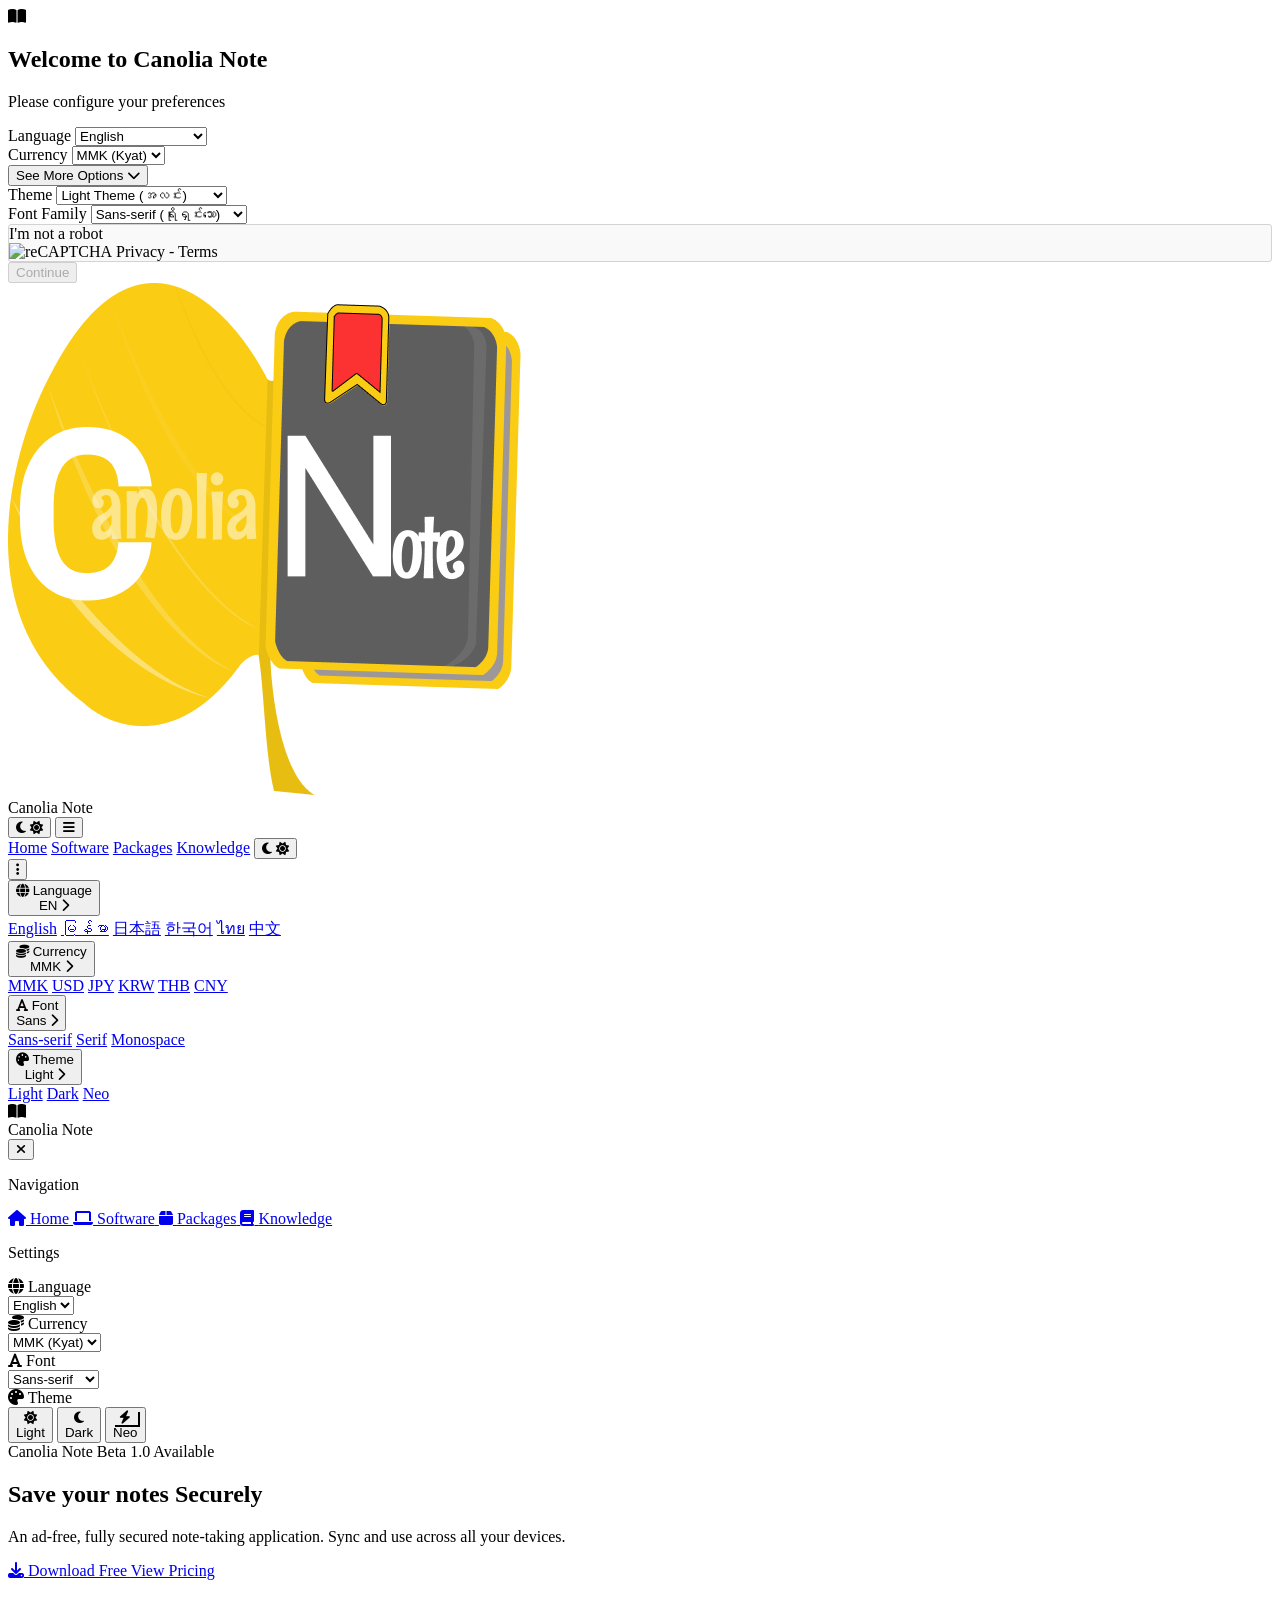
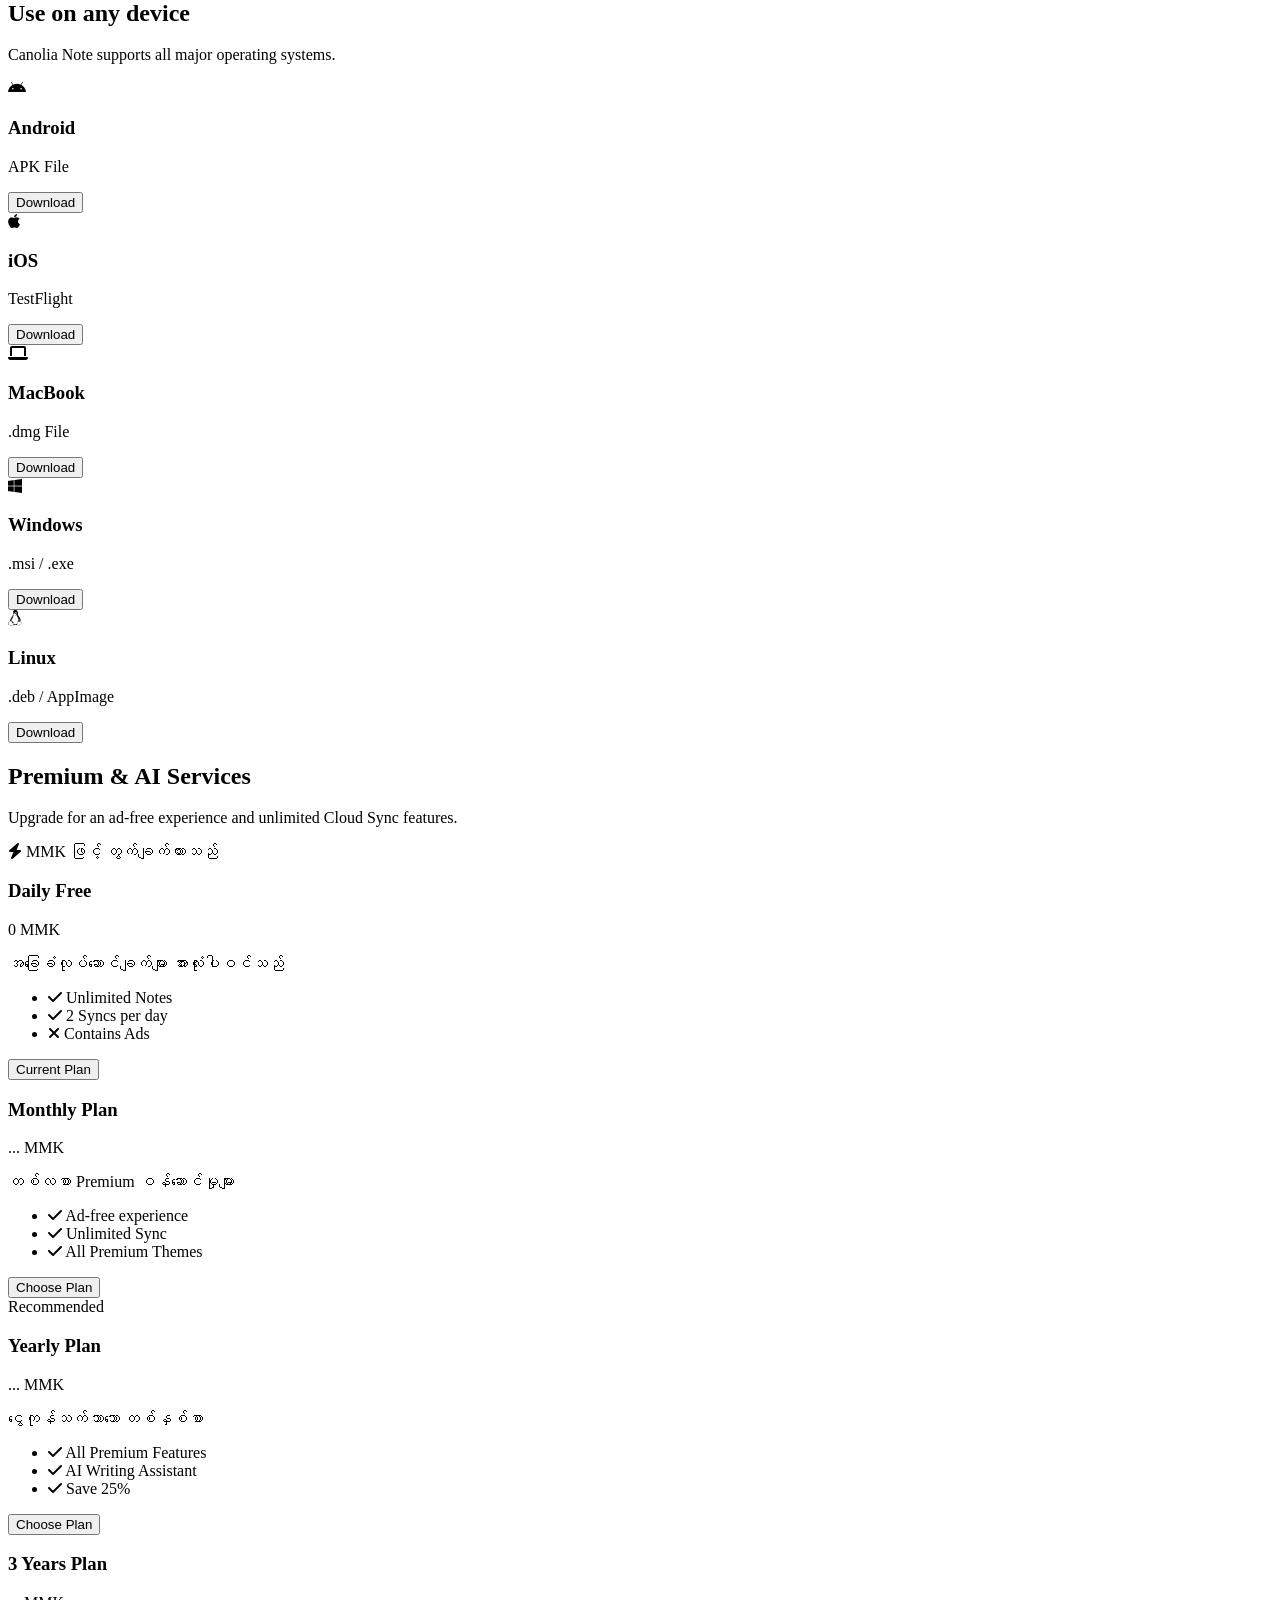
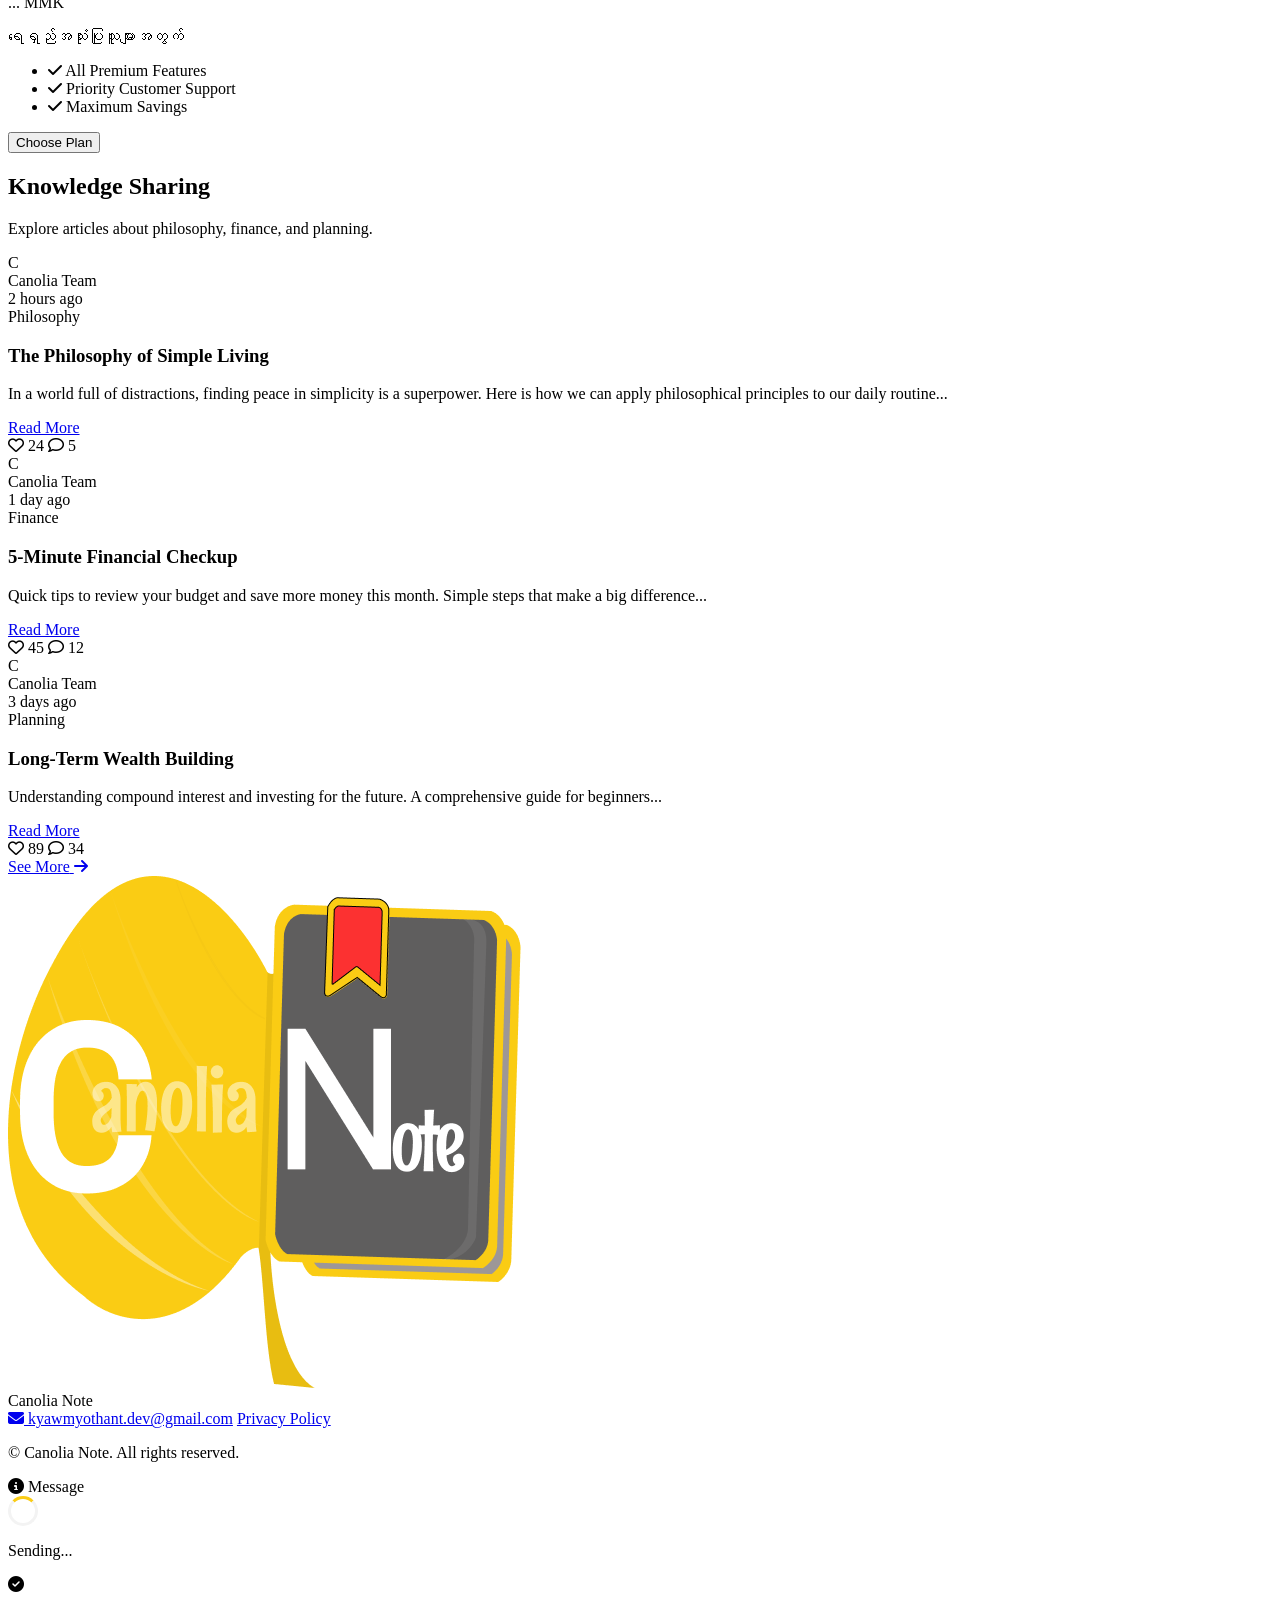
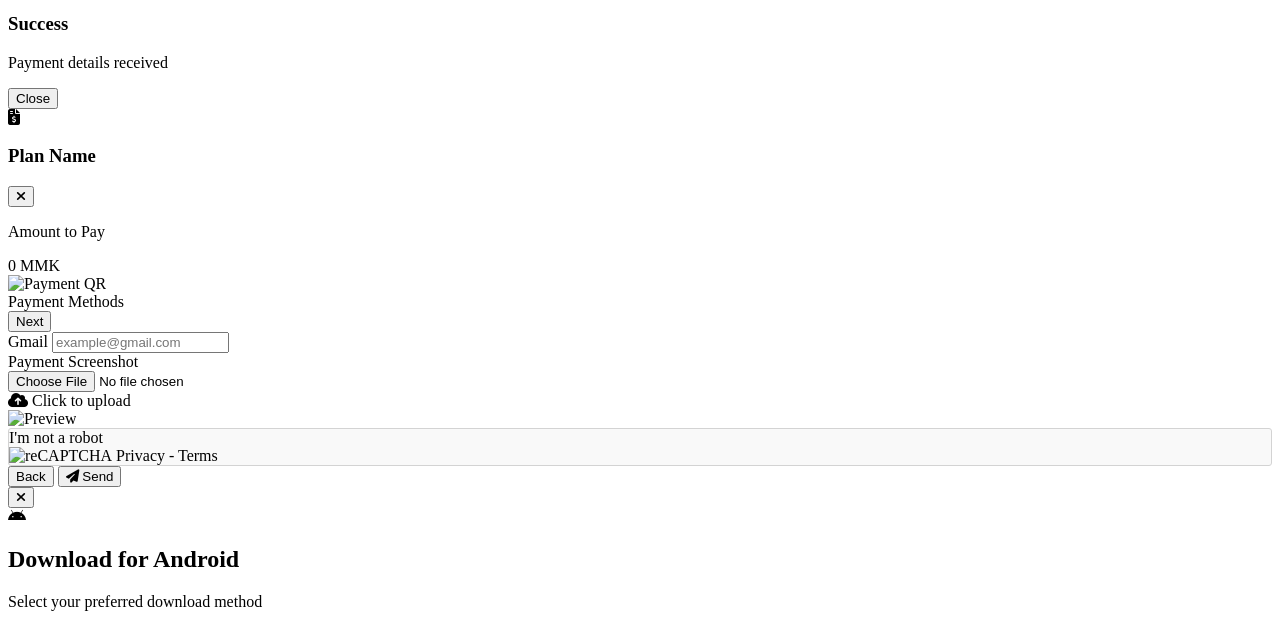
==== index.html @ 128c6852 "add knowledge sharing page" ====
<!DOCTYPE html>
<html lang="en">
<head>
    <meta charset="UTF-8">
    <meta name="viewport" content="width=device-width, initial-scale=1.0">
    <title>Canolia Note</title>
    
    <!-- Tailwind CSS -->
    <script src="https://cdn.tailwindcss.com"></script>
    <script>
        tailwind.config = {
            darkMode: 'class',
            theme: {
                extend: {
                    colors: {
                        primary: '#FACC15', // Tailwind Yellow 400
                        primaryDark: '#713F12',
                        darkBg: '#0F172A', // Slate 900
                        neoBg: '#A5F3FC'
                    },
                    fontFamily: {
                        sans: ['Padauk', 'system-ui', 'sans-serif'],
                        serif: ['"Myanmar Text"', 'serif'],
                        mono: ['Monospace']
                    }
                }
            }
        }
    </script>
    
    <!-- FontAwesome for Icons -->
    <link rel="stylesheet" href="https://cdnjs.cloudflare.com/ajax/libs/font-awesome/6.4.0/css/all.min.css">
    
    <!-- jQuery -->
    <script src="https://code.jquery.com/jquery-3.7.1.min.js"></script>

    <link rel="stylesheet" href="css/style.css">

    <!-- Pre-render: instantly hide welcome modal for returning visitors (prevents flash) -->
    <script>
        if (localStorage.getItem('canolia_visited')) {
            document.addEventListener('DOMContentLoaded', function() {
                var m = document.getElementById('welcomeModal');
                if (m) m.style.display = 'none';
            });
            // Inject style before paint
            var s = document.createElement('style');
            s.textContent = '#welcomeModal { display: none !important; }';
            document.head.appendChild(s);
        }
    </script>
</head>
<body class="bg-gray-50 text-gray-900 transition-colors duration-300 antialiased font-sans">

    <!-- ပထမဆုံးဝင်ဝင်ခြင်း ပေါ်လာမည့် Initial Setup Modal -->
    <div id="welcomeModal" class="fixed inset-0 z-50 flex items-center justify-center bg-black/60 backdrop-blur-sm">
        <div class="bg-white dark:bg-gray-800 rounded-2xl shadow-2xl p-6 w-[90%] max-w-md transform transition-all">
            <div class="text-center mb-6">
                <div class="w-16 h-16 bg-primary rounded-full flex items-center justify-center mx-auto mb-4 shadow-lg">
                    <i class="fa-solid fa-book-open text-primaryDark text-2xl"></i>
                </div>
                <h2 class="text-2xl font-bold dark:text-white" data-i18n="modal_welcome">Welcome to Canolia Note</h2>
                <p class="text-gray-500 dark:text-gray-400 text-sm mt-2" data-i18n="modal_desc">Please configure your preferences</p>
            </div>

            <div class="space-y-4">
                <!-- Language Selection -->
                <div>
                    <label class="block text-sm font-semibold mb-1 dark:text-gray-300" data-i18n="label_lang">Language</label>
                    <select id="modalLang" class="w-full border rounded-lg p-2.5 dark:bg-gray-700 dark:border-gray-600 dark:text-white outline-none focus:ring-2 focus:ring-primary">
                        <option value="en" selected>English</option>
                        <option value="mm">မြန်မာ (Myanmar)</option>
                        <option value="jp">日本語 (Japanese)</option>
                        <option value="kr">한국어 (Korean)</option>
                        <option value="th">ไทย (Thai)</option>
                        <option value="cn">中文 (Chinese)</option>
                    </select>
                </div>

                <!-- Currency Selection -->
                <div>
                    <label class="block text-sm font-semibold mb-1 dark:text-gray-300" data-i18n="label_currency">Currency</label>
                    <select id="modalCurrency" class="w-full border rounded-lg p-2.5 dark:bg-gray-700 dark:border-gray-600 dark:text-white outline-none focus:ring-2 focus:ring-primary">
                        <option value="USD">USD ($)</option>
                        <option value="MMK" selected>MMK (Kyat)</option>
                        <option value="JPY">JPY (¥)</option>
                        <option value="KRW">KRW (₩)</option>
                        <option value="THB">THB (฿)</option>
                        <option value="CNY">CNY (¥)</option>
                    </select>
                </div>

                <!-- See More Toggle -->
                <div class="pt-2">
                    <button id="seeMoreBtn" class="text-primary font-semibold text-sm flex items-center gap-2 hover:underline">
                        <span data-i18n="btn_seemore">See More Options</span>
                        <i class="fa-solid fa-chevron-down text-xs transition-transform duration-300" id="seeMoreIcon"></i>
                    </button>
                </div>

                <!-- Optional Settings (Hidden initially) -->
                <div id="optionalSettings" class="hidden space-y-4 pt-2 border-t dark:border-gray-700">
                    <div>
                        <label class="block text-sm font-semibold mb-1 dark:text-gray-300" data-i18n="label_theme">Theme</label>
                        <select id="modalTheme" class="w-full border rounded-lg p-2.5 dark:bg-gray-700 dark:border-gray-600 dark:text-white outline-none focus:ring-2 focus:ring-primary">
                            <option value="light" selected>Light Theme (အလင်း)</option>
                            <option value="dark">Dark Theme (အမှောင်)</option>
                            <option value="neo">Neo Brutalism (ခေတ်သစ်)</option>
                        </select>
                    </div>
                    <div>
                        <label class="block text-sm font-semibold mb-1 dark:text-gray-300" data-i18n="label_font">Font Family</label>
                        <select id="modalFont" class="w-full border rounded-lg p-2.5 dark:bg-gray-700 dark:border-gray-600 dark:text-white outline-none focus:ring-2 focus:ring-primary">
                            <option value="sans" selected>Sans-serif (ရိုးရှင်းသော)</option>
                            <option value="serif">Serif (စာအုပ်ဖောင့်)</option>
                            <option value="mono">Monospace (ကုဒ်ဖောင့်)</option>
                        </select>
                    </div>
                </div>

                <!-- Mock reCAPTCHA -->
                <div class="mock-recaptcha flex items-center justify-between p-3 dark:bg-gray-700 dark:border-gray-600 mt-4 cursor-pointer" id="mockCaptchaBox">
                    <div class="flex items-center gap-3">
                        <div id="captchaCheck" class="w-6 h-6 border-2 border-gray-400 bg-white rounded flex items-center justify-center text-green-500 font-bold transition-colors">
                            <!-- Checkmark will be inserted here by JS -->
                        </div>
                        <span class="text-sm dark:text-gray-200" data-i18n="captcha_text">I'm not a robot</span>
                    </div>
                    <div class="flex flex-col items-center">
                        <img src="https://upload.wikimedia.org/wikipedia/commons/thumb/a/ad/RecaptchaLogo.svg/1200px-RecaptchaLogo.svg.png" alt="reCAPTCHA" class="h-6 opacity-70">
                        <span class="text-[10px] text-gray-500">Privacy - Terms</span>
                    </div>
                </div>

                <button id="enterSiteBtn" disabled class="w-full bg-primary hover:bg-yellow-500 text-primaryDark font-bold py-3 rounded-lg shadow-md transition-all disabled:opacity-50 disabled:cursor-not-allowed mt-4">
                    <span data-i18n="btn_enter">Continue</span>
                </button>
            </div>
        </div>
    </div>

    <!-- Main Content Wrapper -->
    <div id="mainApp" class="hidden min-h-screen flex flex-col">
        
        <!-- Navigation -->
        <nav class="sticky top-0 z-40 bg-white/80 dark:bg-gray-900/80 backdrop-blur-md border-b border-gray-200 dark:border-gray-800 transition-colors duration-300">
            <div class="max-w-7xl mx-auto px-4 sm:px-6 lg:px-8">
                <div class="flex justify-between items-center h-16">
                    <!-- Logo -->
                    <div class="flex-shrink-0 flex items-center gap-2 cursor-pointer">
                        <div class="w-12 h-12 rounded-md flex items-center justify-center">
                            <img src="img/app_logo.png" alt="Logo" class="w-12 h-12 object-contain">
                        </div>
                        <span class="font-bold text-xl dark:text-white">Canolia Note</span>
                    </div>
                    <!-- Mobile Menu Button -->
                    <div class="flex md:hidden items-center gap-2">
                        <!-- Theme Toggle Btn for Mobile -->
                        <button id="navThemeToggleMobile" class="w-10 h-10 rounded-full bg-gray-100 dark:bg-gray-800 flex items-center justify-center text-gray-600 dark:text-gray-300 hover:bg-gray-200 dark:hover:bg-gray-700 transition">
                            <i class="fa-solid fa-moon dark:hidden"></i>
                            <i class="fa-solid fa-sun hidden dark:block"></i>
                        </button>
                        
                        <button id="mobileMenuBtn" class="w-10 h-10 rounded-full bg-gray-100 dark:bg-gray-800 flex items-center justify-center text-gray-600 dark:text-gray-300 hover:bg-gray-200 dark:hover:bg-gray-700 transition">
                            <i class="fa-solid fa-bars"></i>
                        </button>
                    </div>

                    <!-- Desktop Menu -->
                    <div class="hidden md:flex items-center space-x-6">
                        <a href="#hero" class="text-gray-600 hover:text-primary dark:text-gray-300 dark:hover:text-primary font-medium" data-i18n="nav_home">Home</a>
                        <a href="#software" class="text-gray-600 hover:text-primary dark:text-gray-300 dark:hover:text-primary font-medium" data-i18n="nav_software">Software</a>
                        <a href="#packages" class="text-gray-600 hover:text-primary dark:text-gray-300 dark:hover:text-primary font-medium" data-i18n="nav_packages">Packages</a>
                        <a href="#knowledge" class="text-gray-600 hover:text-primary dark:text-gray-300 dark:hover:text-primary font-medium" data-i18n="nav_knowledge">Knowledge</a>
                        
                        <!-- Theme Toggle Btn -->
                        <button id="navThemeToggle" class="w-10 h-10 rounded-full bg-gray-100 dark:bg-gray-800 flex items-center justify-center text-gray-600 dark:text-gray-300 hover:bg-gray-200 dark:hover:bg-gray-700 transition">
                            <i class="fa-solid fa-moon dark:hidden"></i>
                            <i class="fa-solid fa-sun hidden dark:block"></i>
                        </button>

                        <!-- Options Menu (Three Dots) -->
                        <div class="relative">
                            <button id="threeDotsBtn" class="w-10 h-10 rounded-full bg-gray-100 dark:bg-gray-800 flex items-center justify-center text-gray-600 dark:text-gray-300 hover:bg-gray-200 dark:hover:bg-gray-700 transition">
                                <i class="fa-solid fa-ellipsis-vertical"></i>
                            </button>
                            <div id="threeDotsMenu" class="absolute right-0 mt-2 w-56 bg-white dark:bg-gray-800 rounded-md shadow-lg py-2 hidden border dark:border-gray-700 z-50 max-h-[75vh] overflow-y-auto">
                                
                                <!-- Language Submenu Group -->
                                <div>
                                    <button class="group-toggle w-full flex items-center justify-between px-4 py-2.5 text-sm text-gray-700 dark:text-gray-200 hover:bg-gray-100 dark:hover:bg-gray-700 transition-colors">
                                        <div class="flex items-center gap-3">
                                            <i class="fa-solid fa-globe text-gray-400 w-4"></i>
                                            <span data-i18n="label_lang">Language</span>
                                        </div>
                                        <div class="flex items-center gap-2">
                                            <span id="currentNavLangDisplay" class="text-xs font-bold text-primary">EN</span>
                                            <i class="fa-solid fa-chevron-right text-[10px] text-gray-400 transition-transform duration-200 chevron-icon"></i>
                                        </div>
                                    </button>
                                    <div class="submenu hidden bg-gray-50 dark:bg-gray-800/80 border-y border-gray-100 dark:border-gray-700 py-1">
                                        <a href="#" class="lang-switch block px-11 py-2 text-sm text-gray-600 dark:text-gray-300 hover:text-primary dark:hover:text-primary hover:bg-gray-100 dark:hover:bg-gray-700" data-lang="en">English</a>
                                        <a href="#" class="lang-switch block px-11 py-2 text-sm text-gray-600 dark:text-gray-300 hover:text-primary dark:hover:text-primary hover:bg-gray-100 dark:hover:bg-gray-700" data-lang="mm">မြန်မာ</a>
                                        <a href="#" class="lang-switch block px-11 py-2 text-sm text-gray-600 dark:text-gray-300 hover:text-primary dark:hover:text-primary hover:bg-gray-100 dark:hover:bg-gray-700" data-lang="jp">日本語</a>
                                        <a href="#" class="lang-switch block px-11 py-2 text-sm text-gray-600 dark:text-gray-300 hover:text-primary dark:hover:text-primary hover:bg-gray-100 dark:hover:bg-gray-700" data-lang="kr">한국어</a>
                                        <a href="#" class="lang-switch block px-11 py-2 text-sm text-gray-600 dark:text-gray-300 hover:text-primary dark:hover:text-primary hover:bg-gray-100 dark:hover:bg-gray-700" data-lang="th">ไทย</a>
                                        <a href="#" class="lang-switch block px-11 py-2 text-sm text-gray-600 dark:text-gray-300 hover:text-primary dark:hover:text-primary hover:bg-gray-100 dark:hover:bg-gray-700" data-lang="cn">中文</a>
                                    </div>
                                </div>

                                <!-- Currency Submenu Group -->
                                <div>
                                    <button class="group-toggle w-full flex items-center justify-between px-4 py-2.5 text-sm text-gray-700 dark:text-gray-200 hover:bg-gray-100 dark:hover:bg-gray-700 transition-colors">
                                        <div class="flex items-center gap-3">
                                            <i class="fa-solid fa-coins text-gray-400 w-4"></i>
                                            <span data-i18n="label_currency">Currency</span>
                                        </div>
                                        <div class="flex items-center gap-2">
                                            <span id="currentNavCurrencyDisplay" class="text-xs font-bold text-primary">MMK</span>
                                            <i class="fa-solid fa-chevron-right text-[10px] text-gray-400 transition-transform duration-200 chevron-icon"></i>
                                        </div>
                                    </button>
                                    <div class="submenu hidden bg-gray-50 dark:bg-gray-800/80 border-y border-gray-100 dark:border-gray-700 py-1">
                                        <a href="#" class="currency-switch block px-11 py-2 text-sm text-gray-600 dark:text-gray-300 hover:text-primary dark:hover:text-primary hover:bg-gray-100 dark:hover:bg-gray-700" data-currency="MMK">MMK</a>
                                        <a href="#" class="currency-switch block px-11 py-2 text-sm text-gray-600 dark:text-gray-300 hover:text-primary dark:hover:text-primary hover:bg-gray-100 dark:hover:bg-gray-700" data-currency="USD">USD</a>
                                        <a href="#" class="currency-switch block px-11 py-2 text-sm text-gray-600 dark:text-gray-300 hover:text-primary dark:hover:text-primary hover:bg-gray-100 dark:hover:bg-gray-700" data-currency="JPY">JPY</a>
                                        <a href="#" class="currency-switch block px-11 py-2 text-sm text-gray-600 dark:text-gray-300 hover:text-primary dark:hover:text-primary hover:bg-gray-100 dark:hover:bg-gray-700" data-currency="KRW">KRW</a>
                                        <a href="#" class="currency-switch block px-11 py-2 text-sm text-gray-600 dark:text-gray-300 hover:text-primary dark:hover:text-primary hover:bg-gray-100 dark:hover:bg-gray-700" data-currency="THB">THB</a>
                                        <a href="#" class="currency-switch block px-11 py-2 text-sm text-gray-600 dark:text-gray-300 hover:text-primary dark:hover:text-primary hover:bg-gray-100 dark:hover:bg-gray-700" data-currency="CNY">CNY</a>
                                    </div>
                                </div>

                                <!-- Font Submenu Group -->
                                <div>
                                    <button class="group-toggle w-full flex items-center justify-between px-4 py-2.5 text-sm text-gray-700 dark:text-gray-200 hover:bg-gray-100 dark:hover:bg-gray-700 transition-colors">
                                        <div class="flex items-center gap-3">
                                            <i class="fa-solid fa-font text-gray-400 w-4"></i>
                                            <span data-i18n="label_font">Font</span>
                                        </div>
                                        <div class="flex items-center gap-2">
                                            <span id="currentNavFontDisplay" class="text-xs font-bold text-primary">Sans</span>
                                            <i class="fa-solid fa-chevron-right text-[10px] text-gray-400 transition-transform duration-200 chevron-icon"></i>
                                        </div>
                                    </button>
                                    <div class="submenu hidden bg-gray-50 dark:bg-gray-800/80 border-y border-gray-100 dark:border-gray-700 py-1">
                                        <a href="#" class="font-switch block px-11 py-2 text-sm text-gray-600 dark:text-gray-300 hover:text-primary dark:hover:text-primary hover:bg-gray-100 dark:hover:bg-gray-700" data-font="sans">Sans-serif</a>
                                        <a href="#" class="font-switch block px-11 py-2 text-sm text-gray-600 dark:text-gray-300 hover:text-primary dark:hover:text-primary hover:bg-gray-100 dark:hover:bg-gray-700" data-font="serif">Serif</a>
                                        <a href="#" class="font-switch block px-11 py-2 text-sm text-gray-600 dark:text-gray-300 hover:text-primary dark:hover:text-primary hover:bg-gray-100 dark:hover:bg-gray-700" data-font="mono">Monospace</a>
                                    </div>
                                </div>

                                <!-- Theme Submenu Group -->
                                <div>
                                    <button class="group-toggle w-full flex items-center justify-between px-4 py-2.5 text-sm text-gray-700 dark:text-gray-200 hover:bg-gray-100 dark:hover:bg-gray-700 transition-colors">
                                        <div class="flex items-center gap-3">
                                            <i class="fa-solid fa-palette text-gray-400 w-4"></i>
                                            <span data-i18n="label_theme">Theme</span>
                                        </div>
                                        <div class="flex items-center gap-2">
                                            <span id="currentNavThemeDisplay" class="text-xs font-bold text-primary">Light</span>
                                            <i class="fa-solid fa-chevron-right text-[10px] text-gray-400 transition-transform duration-200 chevron-icon"></i>
                                        </div>
                                    </button>
                                    <div class="submenu hidden bg-gray-50 dark:bg-gray-800/80 border-y border-gray-100 dark:border-gray-700 py-1">
                                        <a href="#" class="theme-switch block px-11 py-2 text-sm text-gray-600 dark:text-gray-300 hover:text-primary dark:hover:text-primary hover:bg-gray-100 dark:hover:bg-gray-700" data-theme="light">Light</a>
                                        <a href="#" class="theme-switch block px-11 py-2 text-sm text-gray-600 dark:text-gray-300 hover:text-primary dark:hover:text-primary hover:bg-gray-100 dark:hover:bg-gray-700" data-theme="dark">Dark</a>
                                        <a href="#" class="theme-switch block px-11 py-2 text-sm text-gray-600 dark:text-gray-300 hover:text-primary dark:hover:text-primary hover:bg-gray-100 dark:hover:bg-gray-700" data-theme="neo">Neo</a>
                                    </div>
                                </div>
                                
                            </div>
                        </div>

                        
                    </div>
                </div>
            </div>
            
        </nav>

        <!-- Mobile Menu Backdrop Overlay -->
        <div id="mobileMenuBackdrop" class="fixed inset-0 z-40 bg-black/50 backdrop-blur-sm hidden md:hidden transition-opacity duration-300 opacity-0"></div>

        <!-- Mobile Side Drawer -->
        <aside id="mobileDrawer" class="fixed top-0 right-0 h-full w-[80%] max-w-xs z-50 bg-white dark:bg-gray-900 shadow-2xl flex flex-col md:hidden translate-x-full transition-transform duration-300 ease-in-out">
            
            <!-- Drawer Header -->
            <div class="flex items-center justify-between px-5 py-4 border-b border-gray-200 dark:border-gray-700 bg-primary">
                <div class="flex items-center gap-2">
                    <div class="w-8 h-8 bg-primaryDark rounded-md flex items-center justify-center">
                        <i class="fa-solid fa-book-open text-primary text-sm"></i>
                    </div>
                    <span class="font-bold text-primaryDark text-lg">Canolia Note</span>
                </div>
                <button id="mobileDrawerClose" class="w-9 h-9 rounded-full bg-primaryDark/20 flex items-center justify-center text-primaryDark hover:bg-primaryDark/30 transition">
                    <i class="fa-solid fa-xmark text-lg"></i>
                </button>
            </div>

            <!-- Navigation Links -->
            <div class="px-4 pt-4 pb-2 space-y-1">
                <p class="text-[10px] uppercase font-bold text-gray-400 dark:text-gray-500 px-2 mb-2 tracking-widest">Navigation</p>
                <a href="#hero" class="mobile-nav-link flex items-center gap-3 px-3 py-2.5 rounded-xl text-sm font-semibold text-gray-700 dark:text-gray-200 hover:bg-primary/10 hover:text-primary transition">
                    <i class="fa-solid fa-house w-4 text-center text-gray-400"></i>
                    <span data-i18n="nav_home">Home</span>
                </a>
                <a href="#software" class="mobile-nav-link flex items-center gap-3 px-3 py-2.5 rounded-xl text-sm font-semibold text-gray-700 dark:text-gray-200 hover:bg-primary/10 hover:text-primary transition">
                    <i class="fa-solid fa-laptop w-4 text-center text-gray-400"></i>
                    <span data-i18n="nav_software">Software</span>
                </a>
                <a href="#packages" class="mobile-nav-link flex items-center gap-3 px-3 py-2.5 rounded-xl text-sm font-semibold text-gray-700 dark:text-gray-200 hover:bg-primary/10 hover:text-primary transition">
                    <i class="fa-solid fa-box w-4 text-center text-gray-400"></i>
                    <span data-i18n="nav_packages">Packages</span>
                </a>
                <a href="#knowledge" class="mobile-nav-link flex items-center gap-3 px-3 py-2.5 rounded-xl text-sm font-semibold text-gray-700 dark:text-gray-200 hover:bg-primary/10 hover:text-primary transition">
                    <i class="fa-solid fa-book w-4 text-center text-gray-400"></i>
                    <span data-i18n="nav_knowledge">Knowledge</span>
                </a>
            </div>

            <div class="mx-4 my-2 border-t border-gray-100 dark:border-gray-800"></div>

            <!-- Settings Section -->
            <div class="flex-1 overflow-y-auto px-4 pb-6 space-y-4 pt-2">
                <p class="text-[10px] uppercase font-bold text-gray-400 dark:text-gray-500 px-2 tracking-widest">Settings</p>

                <!-- Language -->
                <div class="bg-gray-50 dark:bg-gray-800 rounded-xl px-4 py-3">
                    <div class="flex items-center gap-2 mb-2">
                        <i class="fa-solid fa-globe text-primary text-sm"></i>
                        <label class="text-xs font-bold text-gray-600 dark:text-gray-300 uppercase tracking-wide" data-i18n="label_lang">Language</label>
                    </div>
                    <select id="mobileLang" class="w-full border border-gray-200 dark:border-gray-600 rounded-lg p-2 text-sm bg-white dark:bg-gray-700 dark:text-white outline-none focus:ring-2 focus:ring-primary">
                        <option value="en">English</option>
                        <option value="mm">မြန်မာ</option>
                        <option value="jp">日本語</option>
                        <option value="kr">한국어</option>
                        <option value="th">ไทย</option>
                    </select>
                </div>

                <!-- Currency -->
                <div class="bg-gray-50 dark:bg-gray-800 rounded-xl px-4 py-3">
                    <div class="flex items-center gap-2 mb-2">
                        <i class="fa-solid fa-coins text-primary text-sm"></i>
                        <label class="text-xs font-bold text-gray-600 dark:text-gray-300 uppercase tracking-wide" data-i18n="label_currency">Currency</label>
                    </div>
                    <select id="mobileCurrency" class="w-full border border-gray-200 dark:border-gray-600 rounded-lg p-2 text-sm bg-white dark:bg-gray-700 dark:text-white outline-none focus:ring-2 focus:ring-primary">
                        <option value="MMK">MMK (Kyat)</option>
                        <option value="USD">USD ($)</option>
                        <option value="JPY">JPY (¥)</option>
                        <option value="KRW">KRW (₩)</option>
                        <option value="THB">THB (฿)</option>
                    </select>
                </div>

                <!-- Font -->
                <div class="bg-gray-50 dark:bg-gray-800 rounded-xl px-4 py-3">
                    <div class="flex items-center gap-2 mb-2">
                        <i class="fa-solid fa-font text-primary text-sm"></i>
                        <label class="text-xs font-bold text-gray-600 dark:text-gray-300 uppercase tracking-wide" data-i18n="label_font">Font</label>
                    </div>
                    <select id="mobileFont" class="w-full border border-gray-200 dark:border-gray-600 rounded-lg p-2 text-sm bg-white dark:bg-gray-700 dark:text-white outline-none focus:ring-2 focus:ring-primary">
                        <option value="sans">Sans-serif</option>
                        <option value="serif">Serif</option>
                        <option value="mono">Monospace</option>
                    </select>
                </div>

                <!-- Theme -->
                <div class="bg-gray-50 dark:bg-gray-800 rounded-xl px-4 py-3">
                    <div class="flex items-center gap-2 mb-2">
                        <i class="fa-solid fa-palette text-primary text-sm"></i>
                        <label class="text-xs font-bold text-gray-600 dark:text-gray-300 uppercase tracking-wide" data-i18n="label_theme">Theme</label>
                    </div>
                    <div class="grid grid-cols-3 gap-2">
                        <button class="mobile-theme-btn flex flex-col items-center gap-1.5 py-2.5 px-2 rounded-xl border-2 border-gray-200 dark:border-gray-600 hover:border-primary transition" data-theme="light">
                            <div class="w-8 h-8 rounded-full bg-gray-100 border border-gray-300 flex items-center justify-center">
                                <i class="fa-solid fa-sun text-yellow-500 text-xs"></i>
                            </div>
                            <span class="text-[11px] font-semibold text-gray-600 dark:text-gray-300">Light</span>
                        </button>
                        <button class="mobile-theme-btn flex flex-col items-center gap-1.5 py-2.5 px-2 rounded-xl border-2 border-gray-200 dark:border-gray-600 hover:border-primary transition" data-theme="dark">
                            <div class="w-8 h-8 rounded-full bg-gray-800 border border-gray-600 flex items-center justify-center">
                                <i class="fa-solid fa-moon text-blue-400 text-xs"></i>
                            </div>
                            <span class="text-[11px] font-semibold text-gray-600 dark:text-gray-300">Dark</span>
                        </button>
                        <button class="mobile-theme-btn flex flex-col items-center gap-1.5 py-2.5 px-2 rounded-xl border-2 border-gray-200 dark:border-gray-600 hover:border-primary transition" data-theme="neo">
                            <div class="w-8 h-8 rounded-full bg-[#A5F3FC] border-2 border-black flex items-center justify-center" style="box-shadow:2px 2px 0 #000">
                                <i class="fa-solid fa-bolt text-black text-xs"></i>
                            </div>
                            <span class="text-[11px] font-semibold text-gray-600 dark:text-gray-300">Neo</span>
                        </button>
                    </div>
                </div>
            </div>
        </aside>

        <!-- Hero Section -->
        <section id="hero" class="flex-grow flex items-center justify-center py-20 px-4">
            <div class="text-center max-w-3xl mx-auto">
                <div class="inline-block px-4 py-1.5 rounded-full bg-yellow-100 dark:bg-yellow-900/30 text-yellow-800 dark:text-yellow-400 font-semibold text-sm mb-6 shadow-sm border border-yellow-200 dark:border-yellow-700/50" data-i18n="hero_badge">
                    Canolia Note Beta 1.0 Available
                </div>
                <h1 class="text-5xl md:text-6xl font-extrabold text-gray-900 dark:text-white tracking-tight mb-6" data-i18n="hero_title">
                    Save your notes <span class="text-primary">Securely</span>
                </h1>
                <p class="text-lg md:text-xl text-gray-600 dark:text-gray-400 mb-10 leading-relaxed" data-i18n="hero_desc">
                    An ad-free, fully secured note-taking application. Sync and use across all your devices.
                </p>
                <div class="flex flex-col sm:flex-row justify-center items-center gap-4">
                    <a href="#software" id="heroDownloadBtn" class="btn-primary w-full sm:w-auto bg-primary hover:bg-yellow-500 text-primaryDark px-8 py-3.5 rounded-xl font-bold text-lg shadow-lg shadow-yellow-400/30 transition-transform hover:-translate-y-1">
                        <i class="fa-solid fa-download mr-2"></i> <span data-i18n="btn_download_free">Download Free</span>
                    </a>
                    <a href="#packages" class="w-full sm:w-auto bg-white dark:bg-gray-800 hover:bg-gray-50 dark:hover:bg-gray-700 text-gray-900 dark:text-white border border-gray-200 dark:border-gray-700 px-8 py-3.5 rounded-xl font-bold text-lg shadow-sm transition-transform hover:-translate-y-1">
                        <span data-i18n="btn_view_pricing">View Pricing</span>
                    </a>
                </div>
            </div>
        </section>

        <!-- Software Platforms Section -->
        <section id="software" class="py-20 bg-gray-50 dark:bg-gray-800/50 transition-colors duration-300 border-t border-b border-gray-200 dark:border-gray-800">
            <div class="max-w-7xl mx-auto px-4">
                <div class="text-center mb-16">
                    <h2 class="text-3xl md:text-4xl font-bold text-gray-900 dark:text-white mb-4" data-i18n="soft_title">
                        Use on any device
                    </h2>
                    <p class="text-gray-600 dark:text-gray-400 max-w-2xl mx-auto" data-i18n="soft_desc">
                        Canolia Note supports all major operating systems.
                    </p>
                </div>
                
                <div class="grid grid-cols-2 md:grid-cols-3 lg:grid-cols-5 gap-6">
                    <!-- Android -->
                    <div class="card bg-white dark:bg-gray-800 rounded-2xl p-6 text-center shadow-sm border border-gray-100 dark:border-gray-700 hover:shadow-xl transition flex flex-col items-center">
                        <i class="fa-brands fa-android text-4xl text-green-500 mb-4"></i>
                        <h3 class="font-bold text-lg dark:text-white mb-2">Android</h3>
                        <p class="text-xs text-gray-500 dark:text-gray-400 mb-4">APK File</p>
                        <button class="download-trigger-btn mt-auto text-primary font-semibold text-sm hover:underline" data-os="android"><span data-i18n="btn_download">Download</span></button>
                    </div>
                    <!-- iOS -->
                    <div class="card bg-white dark:bg-gray-800 rounded-2xl p-6 text-center shadow-sm border border-gray-100 dark:border-gray-700 hover:shadow-xl transition flex flex-col items-center">
                        <i class="fa-brands fa-apple text-4xl text-gray-800 dark:text-white mb-4"></i>
                        <h3 class="font-bold text-lg dark:text-white mb-2">iOS</h3>
                        <p class="text-xs text-gray-500 dark:text-gray-400 mb-4">TestFlight</p>
                        <button class="download-trigger-btn mt-auto text-primary font-semibold text-sm hover:underline" data-os="ios"><span data-i18n="btn_download">Download</span></button>
                    </div>
                    <!-- Mac -->
                    <div class="card bg-white dark:bg-gray-800 rounded-2xl p-6 text-center shadow-sm border border-gray-100 dark:border-gray-700 hover:shadow-xl transition flex flex-col items-center">
                        <i class="fa-solid fa-laptop text-4xl text-gray-400 mb-4"></i>
                        <h3 class="font-bold text-lg dark:text-white mb-2">MacBook</h3>
                        <p class="text-xs text-gray-500 dark:text-gray-400 mb-4">.dmg File</p>
                        <button class="download-trigger-btn mt-auto text-primary font-semibold text-sm hover:underline" data-os="mac"><span data-i18n="btn_download">Download</span></button>
                    </div>
                    <!-- Windows -->
                    <div class="card bg-white dark:bg-gray-800 rounded-2xl p-6 text-center shadow-sm border border-gray-100 dark:border-gray-700 hover:shadow-xl transition flex flex-col items-center">
                        <i class="fa-brands fa-windows text-4xl text-blue-500 mb-4"></i>
                        <h3 class="font-bold text-lg dark:text-white mb-2">Windows</h3>
                        <p class="text-xs text-gray-500 dark:text-gray-400 mb-4">.msi / .exe</p>
                        <button class="download-trigger-btn mt-auto text-primary font-semibold text-sm hover:underline" data-os="windows"><span data-i18n="btn_download">Download</span></button>
                    </div>
                    <!-- Linux -->
                    <div class="card bg-white dark:bg-gray-800 rounded-2xl p-6 text-center shadow-sm border border-gray-100 dark:border-gray-700 hover:shadow-xl transition flex flex-col items-center">
                        <i class="fa-brands fa-linux text-4xl text-yellow-600 mb-4"></i>
                        <h3 class="font-bold text-lg dark:text-white mb-2">Linux</h3>
                        <p class="text-xs text-gray-500 dark:text-gray-400 mb-4">.deb / AppImage</p>
                        <button class="download-trigger-btn mt-auto text-primary font-semibold text-sm hover:underline" data-os="linux"><span data-i18n="btn_download">Download</span></button>
                    </div>
                </div>
            </div>
        </section>

        <!-- AI / Premium Packages -->
        <section id="packages" class="py-20">
            <div class="max-w-7xl mx-auto px-4">
                <div class="text-center mb-16">
                    <h2 class="text-3xl md:text-4xl font-bold text-gray-900 dark:text-white mb-4" data-i18n="pkg_title">
                        Premium & AI Services
                    </h2>
                    <p class="text-gray-600 dark:text-gray-400 max-w-2xl mx-auto" data-i18n="pkg_desc">
                        Upgrade for an ad-free experience and unlimited Cloud Sync features.
                    </p>
                    <div class="mt-4 inline-flex items-center gap-2 bg-blue-50 dark:bg-blue-900/30 text-blue-600 dark:text-blue-400 px-3 py-1 rounded-full text-sm">
                        <i class="fa-solid fa-bolt"></i> <span data-i18n="pkg_calculated"><span id="currentCurrencyDisplay">MMK</span> ဖြင့် တွက်ချက်ထားသည်</span>
                    </div>
                </div>

                <div class="grid grid-cols-1 md:grid-cols-2 lg:grid-cols-4 gap-8">
                    <!-- Daily Free -->
                    <div class="card bg-white dark:bg-gray-800 rounded-2xl p-8 shadow-sm border border-gray-100 dark:border-gray-700 relative overflow-hidden flex flex-col">
                        <h3 class="font-bold text-xl dark:text-white mb-2 plan-title" data-i18n="pkg_free_title">Daily Free</h3>
                        <div class="flex items-baseline gap-1 my-4">
                            <span class="text-4xl font-extrabold dark:text-white price-display" data-usd="0">0</span>
                            <span class="text-gray-500 font-medium currency-symbol">MMK</span>
                        </div>
                        <p class="text-sm text-gray-500 dark:text-gray-400 mb-6" data-i18n="pkg_free_desc">အခြေခံလုပ်ဆောင်ချက်များ အားလုံးပါဝင်သည်</p>
                        <ul class="space-y-3 mb-8 flex-grow">
                            <li class="flex items-start gap-2 text-sm dark:text-gray-300"><i class="fa-solid fa-check text-green-500 mt-1"></i> <span data-i18n="feat_notes">Unlimited Notes</span></li>
                            <li class="flex items-start gap-2 text-sm dark:text-gray-300"><i class="fa-solid fa-check text-green-500 mt-1"></i> <span data-i18n="feat_sync_lmt">2 Syncs per day</span></li>
                            <li class="flex items-start gap-2 text-sm text-gray-400"><i class="fa-solid fa-xmark text-red-400 mt-1"></i> <span data-i18n="feat_ads">Contains Ads</span></li>
                        </ul>
                        <button class="w-full bg-gray-100 hover:bg-gray-200 dark:bg-gray-700 dark:hover:bg-gray-600 text-gray-800 dark:text-white font-semibold py-2.5 rounded-lg transition" data-i18n="btn_current">Current Plan</button>
                    </div>

                    <!-- Monthly -->
                    <div class="card bg-white dark:bg-gray-800 rounded-2xl p-8 shadow-sm border border-gray-100 dark:border-gray-700 relative flex flex-col">
                        <h3 class="font-bold text-xl dark:text-white mb-2 plan-title" data-i18n="pkg_month_title">Monthly Plan</h3>
                        <div class="flex items-baseline gap-1 my-4">
                            <span class="text-4xl font-extrabold dark:text-white price-display" data-usd="2">...</span>
                            <span class="text-gray-500 font-medium currency-symbol">MMK</span>
                        </div>
                        <p class="text-sm text-gray-500 dark:text-gray-400 mb-6" data-i18n="pkg_month_desc">တစ်လစာ Premium ဝန်ဆောင်မှုများ</p>
                        <ul class="space-y-3 mb-8 flex-grow">
                            <li class="flex items-start gap-2 text-sm dark:text-gray-300"><i class="fa-solid fa-check text-green-500 mt-1"></i> <span data-i18n="feat_noads">Ad-free experience</span></li>
                            <li class="flex items-start gap-2 text-sm dark:text-gray-300"><i class="fa-solid fa-check text-green-500 mt-1"></i> <span data-i18n="feat_sync_unlmt">Unlimited Sync</span></li>
                            <li class="flex items-start gap-2 text-sm dark:text-gray-300"><i class="fa-solid fa-check text-green-500 mt-1"></i> <span data-i18n="feat_themes">All Premium Themes</span></li>
                        </ul>
                        <button class="choose-plan-btn w-full bg-primary/10 hover:bg-primary/20 text-primaryDark dark:text-primary font-semibold py-2.5 rounded-lg transition border border-primary/20" data-i18n="btn_choose">Choose Plan</button>
                    </div>

                    <!-- Yearly (Popular) -->
                    <div class="card bg-white dark:bg-gray-800 rounded-2xl p-8 shadow-xl border-2 border-primary relative transform scale-105 z-10 flex flex-col">
                        <div class="absolute top-0 right-0 bg-primary text-primaryDark text-xs font-bold px-3 py-1 rounded-bl-lg rounded-tr-xl" data-i18n="badge_popular">Recommended</div>
                        <h3 class="font-bold text-xl dark:text-white mb-2 plan-title" data-i18n="pkg_year_title">Yearly Plan</h3>
                        <div class="flex items-baseline gap-1 my-4">
                            <span class="text-4xl font-extrabold dark:text-white price-display" data-usd="18">...</span>
                            <span class="text-gray-500 font-medium currency-symbol">MMK</span>
                        </div>
                        <p class="text-sm text-gray-500 dark:text-gray-400 mb-6" data-i18n="pkg_year_desc">ငွေကုန်သက်သာသော တစ်နှစ်စာ</p>
                        <ul class="space-y-3 mb-8 flex-grow">
                            <li class="flex items-start gap-2 text-sm dark:text-gray-300"><i class="fa-solid fa-check text-green-500 mt-1"></i> <span data-i18n="feat_all_prem">All Premium Features</span></li>
                            <li class="flex items-start gap-2 text-sm dark:text-gray-300"><i class="fa-solid fa-check text-green-500 mt-1"></i> <span data-i18n="feat_ai_basic">AI Writing Assistant</span></li>
                            <li class="flex items-start gap-2 text-sm dark:text-gray-300"><i class="fa-solid fa-check text-green-500 mt-1"></i> <span data-i18n="feat_save_25">Save 25%</span></li>
                        </ul>
                        <button class="choose-plan-btn btn-primary w-full bg-primary hover:bg-yellow-500 text-primaryDark font-bold py-2.5 rounded-lg transition shadow-md shadow-yellow-400/20" data-i18n="btn_choose">Choose Plan</button>
                    </div>

                    <!-- 3 Years -->
                    <div class="card bg-white dark:bg-gray-800 rounded-2xl p-8 shadow-sm border border-gray-100 dark:border-gray-700 relative flex flex-col">
                        <h3 class="font-bold text-xl dark:text-white mb-2 plan-title" data-i18n="pkg_3year_title">3 Years Plan</h3>
                        <div class="flex items-baseline gap-1 my-4">
                            <span class="text-4xl font-extrabold dark:text-white price-display" data-usd="45">...</span>
                            <span class="text-gray-500 font-medium currency-symbol">MMK</span>
                        </div>
                        <p class="text-sm text-gray-500 dark:text-gray-400 mb-6" data-i18n="pkg_3year_desc">ရေရှည်အသုံးပြုသူများအတွက်</p>
                        <ul class="space-y-3 mb-8 flex-grow">
                            <li class="flex items-start gap-2 text-sm dark:text-gray-300"><i class="fa-solid fa-check text-green-500 mt-1"></i> <span data-i18n="feat_all_prem">All Premium Features</span></li>
                            <li class="flex items-start gap-2 text-sm dark:text-gray-300"><i class="fa-solid fa-check text-green-500 mt-1"></i> <span data-i18n="feat_priority">Priority Customer Support</span></li>
                            <li class="flex items-start gap-2 text-sm dark:text-gray-300"><i class="fa-solid fa-check text-green-500 mt-1"></i> <span data-i18n="feat_save_more">Maximum Savings</span></li>
                        </ul>
                        <button class="choose-plan-btn w-full bg-primary/10 hover:bg-primary/20 text-primaryDark dark:text-primary font-semibold py-2.5 rounded-lg transition border border-primary/20" data-i18n="btn_choose">Choose Plan</button>
                    </div>
                </div>
            </div>
        </section>

        <!-- Knowledge Sharing Section -->
        <section id="knowledge" class="py-20 bg-gray-50 dark:bg-gray-800/50">
            <div class="max-w-7xl mx-auto px-4">
                <div class="text-center mb-16">
                    <h2 class="text-3xl md:text-4xl font-bold text-gray-900 dark:text-white mb-4" data-i18n="knowledge_title">
                        Knowledge Sharing
                    </h2>
                    <p class="text-gray-600 dark:text-gray-400 max-w-2xl mx-auto" data-i18n="knowledge_desc">
                        Explore articles about philosophy, finance, and planning.
                    </p>
                </div>

                <div class="grid grid-cols-1 md:grid-cols-2 lg:grid-cols-3 gap-8">
                    <!-- Post 1 (Philosophy) -->
                    <div class="card bg-white dark:bg-gray-800 rounded-2xl shadow-sm border border-gray-100 dark:border-gray-700 overflow-hidden hover:shadow-xl transition flex flex-col">
                        <div class="p-6 flex flex-col flex-grow">
                            <!-- Author -->
                            <div class="flex items-center gap-3 mb-4">
                                <div class="w-10 h-10 rounded-full bg-primary/20 flex items-center justify-center text-primaryDark font-bold">
                                    C
                                </div>
                                <div>
                                    <div class="font-bold dark:text-white">Canolia Team</div>
                                    <div class="text-xs text-gray-500 dark:text-gray-400">2 hours ago</div>
                                </div>
                                <span class="ml-auto bg-purple-100 dark:bg-purple-900/30 text-purple-600 dark:text-purple-400 text-xs font-bold px-2.5 py-0.5 rounded-full">Philosophy</span>
                            </div>
                            
                            <!-- Content -->
                            <h3 class="font-bold text-lg dark:text-white mb-2">The Philosophy of Simple Living</h3>
                            <p class="text-gray-600 dark:text-gray-400 text-sm mb-4 line-clamp-3">
                                In a world full of distractions, finding peace in simplicity is a superpower. Here is how we can apply philosophical principles to our daily routine...
                            </p>
                            
                            <!-- Action -->
                            <div class="mt-auto pt-4 border-t border-gray-100 dark:border-gray-700 flex justify-between items-center">
                                <a href="post-detail.html?id=1" class="text-primary font-semibold text-sm hover:underline">Read More</a>
                                <div class="flex items-center gap-4 text-gray-500 text-sm">
                                    <span><i class="fa-regular fa-heart mr-1"></i> 24</span>
                                    <span><i class="fa-regular fa-comment mr-1"></i> 5</span>
                                </div>
                            </div>
                        </div>
                    </div>

                    <!-- Post 2 (Short Finance) -->
                    <div class="card bg-white dark:bg-gray-800 rounded-2xl shadow-sm border border-gray-100 dark:border-gray-700 overflow-hidden hover:shadow-xl transition flex flex-col">
                        <div class="p-6 flex flex-col flex-grow">
                            <!-- Author -->
                            <div class="flex items-center gap-3 mb-4">
                                <div class="w-10 h-10 rounded-full bg-primary/20 flex items-center justify-center text-primaryDark font-bold">
                                    C
                                </div>
                                <div>
                                    <div class="font-bold dark:text-white">Canolia Team</div>
                                    <div class="text-xs text-gray-500 dark:text-gray-400">1 day ago</div>
                                </div>
                                <span class="ml-auto bg-green-100 dark:bg-green-900/30 text-green-600 dark:text-green-400 text-xs font-bold px-2.5 py-0.5 rounded-full">Finance</span>
                            </div>
                            
                            <!-- Content -->
                            <h3 class="font-bold text-lg dark:text-white mb-2">5-Minute Financial Checkup</h3>
                            <p class="text-gray-600 dark:text-gray-400 text-sm mb-4 line-clamp-3">
                                Quick tips to review your budget and save more money this month. Simple steps that make a big difference...
                            </p>
                            
                            <!-- Action -->
                            <div class="mt-auto pt-4 border-t border-gray-100 dark:border-gray-700 flex justify-between items-center">
                                <a href="post-detail.html?id=2" class="text-primary font-semibold text-sm hover:underline">Read More</a>
                                <div class="flex items-center gap-4 text-gray-500 text-sm">
                                    <span><i class="fa-regular fa-heart mr-1"></i> 45</span>
                                    <span><i class="fa-regular fa-comment mr-1"></i> 12</span>
                                </div>
                            </div>
                        </div>
                    </div>

                    <!-- Post 3 (Long Finance) -->
                    <div class="card bg-white dark:bg-gray-800 rounded-2xl shadow-sm border border-gray-100 dark:border-gray-700 overflow-hidden hover:shadow-xl transition flex flex-col">
                        <div class="p-6 flex flex-col flex-grow">
                            <!-- Author -->
                            <div class="flex items-center gap-3 mb-4">
                                <div class="w-10 h-10 rounded-full bg-primary/20 flex items-center justify-center text-primaryDark font-bold">
                                    C
                                </div>
                                <div>
                                    <div class="font-bold dark:text-white">Canolia Team</div>
                                    <div class="text-xs text-gray-500 dark:text-gray-400">3 days ago</div>
                                </div>
                                <span class="ml-auto bg-blue-100 dark:bg-blue-900/30 text-blue-600 dark:text-blue-400 text-xs font-bold px-2.5 py-0.5 rounded-full">Planning</span>
                            </div>
                            
                            <!-- Content -->
                            <h3 class="font-bold text-lg dark:text-white mb-2">Long-Term Wealth Building</h3>
                            <p class="text-gray-600 dark:text-gray-400 text-sm mb-4 line-clamp-3">
                                Understanding compound interest and investing for the future. A comprehensive guide for beginners...
                            </p>
                            
                            <!-- Action -->
                            <div class="mt-auto pt-4 border-t border-gray-100 dark:border-gray-700 flex justify-between items-center">
                                <a href="post-detail.html?id=3" class="text-primary font-semibold text-sm hover:underline">Read More</a>
                                <div class="flex items-center gap-4 text-gray-500 text-sm">
                                    <span><i class="fa-regular fa-heart mr-1"></i> 89</span>
                                    <span><i class="fa-regular fa-comment mr-1"></i> 34</span>
                                </div>
                            </div>
                        </div>
                    </div>
                </div>

                <!-- See More Button -->
                <div class="text-center mt-12">
                    <a href="knowledge.html" class="inline-flex items-center gap-2 bg-white dark:bg-gray-800 hover:bg-gray-50 dark:hover:bg-gray-700 text-gray-900 dark:text-white border border-gray-200 dark:border-gray-700 px-6 py-3 rounded-xl font-bold transition-transform hover:-translate-y-1 shadow-sm">
                        <span data-i18n="btn_see_more">See More</span> <i class="fa-solid fa-arrow-right"></i>
                    </a>
                </div>
            </div>
        </section>

        <!-- Footer -->
        <footer class="bg-white dark:bg-gray-900 border-t border-gray-200 dark:border-gray-800 py-10 mt-auto">
            <div class="max-w-7xl mx-auto px-4 flex flex-col md:flex-row justify-between items-center gap-4">
                <div class="flex items-center gap-2">
                    <div class="w-8 h-8 rounded flex items-center justify-center">
                        <img src="img/app_logo.png" alt="Logo" class="w-8 h-8 object-contain">
                    </div>
                    <span class="font-bold dark:text-white">Canolia Note</span>
                </div>
                <div class="flex flex-wrap justify-center gap-6 text-sm text-gray-600 dark:text-gray-400">
                    <a href="#" class="hover:text-primary transition" data-i18n="footer_contact"><i class="fa-solid fa-envelope mr-1"></i> kyawmyothant.dev@gmail.com</a>
                    <a href="privacy-policy.html" class="hover:text-primary transition" data-i18n="footer_privacy">Privacy Policy</a>
                </div>
                <p class="text-sm text-gray-500">
                    &copy; <span id="year"></span> Canolia Note. All rights reserved.
                </p>
            </div>
        </footer>
    </div>

    <!-- Message Box (Alert Fallback) -->
    <div id="messageBox" class="fixed bottom-4 right-4 bg-gray-900 text-white px-6 py-3 rounded-lg shadow-lg transform translate-y-20 opacity-0 transition-all duration-300 z-50 flex items-center gap-3">
        <i class="fa-solid fa-circle-info text-primary"></i>
        <span id="msgContent">Message</span>
    </div>

    <!-- Payment Modal -->
    <div id="paymentModal" class="fixed inset-0 z-50 items-center justify-center bg-black/60 backdrop-blur-sm hidden">
        <div class="bg-white dark:bg-gray-800 rounded-2xl shadow-2xl w-[90%] max-w-md transform transition-all flex flex-col overflow-hidden relative">
            
            <!-- Loading Overlay -->
            <div id="paymentLoadingOverlay" class="absolute inset-0 z-20 bg-white/95 dark:bg-gray-800/95 hidden flex-col items-center justify-center">
                <div class="loader mb-4 border-t-primary w-12 h-12 border-4"></div>
                <p class="text-gray-700 dark:text-gray-200 font-bold text-lg" data-i18n="pay_sending">Sending...</p>
            </div>
            
            <!-- Success Overlay -->
            <div id="paymentSuccessOverlay" class="absolute inset-0 z-30 bg-green-500 hidden flex-col items-center justify-center text-white text-center p-6">
                <i class="fa-solid fa-circle-check text-6xl mb-4 drop-shadow-md"></i>
                <h3 class="text-3xl font-bold mb-2" data-i18n="pay_success">Success</h3>
                <p class="text-green-50 mb-8" data-i18n="pay_success_desc">Payment details received</p>
                <button id="closeSuccessBtn" class="px-8 py-3 bg-white text-green-600 font-bold rounded-xl shadow-lg hover:bg-gray-50 transition transform hover:-translate-y-1">Close</button>
            </div>

            <!-- Modal Header -->
            <div class="flex justify-between items-center p-5 border-b dark:border-gray-700 bg-gray-50 dark:bg-gray-800/50">
                <div class="flex items-center gap-2">
                    <i class="fa-solid fa-file-invoice-dollar text-primary text-xl"></i>
                    <h3 class="text-lg font-bold dark:text-white" id="paymentPlanTitle">Plan Name</h3>
                </div>
                <button id="closePaymentModal" class="text-gray-400 hover:text-gray-600 dark:hover:text-gray-200 transition">
                    <i class="fa-solid fa-xmark text-xl"></i>
                </button>
            </div>
            
            <!-- Modal Body -->
            <div class="p-6">
                <!-- Step 1: Payment Details -->
                <div id="paymentStep1" class="space-y-6">
                    <!-- Amount Display -->
                    <div class="bg-primary/10 rounded-xl p-4 border border-primary/20 text-center">
                        <p class="text-sm text-gray-500 dark:text-gray-400 mb-1 font-semibold" data-i18n="pay_amount">Amount to Pay</p>
                        <div class="text-3xl font-extrabold text-primaryDark dark:text-primary flex justify-center items-baseline gap-1">
                            <span id="paymentPlanAmount">0</span> 
                            <span id="paymentPlanCurrency" class="text-lg text-gray-600 dark:text-gray-300">MMK</span>
                        </div>
                        <div id="paymentAccountDisplay" class="text-sm text-gray-600 dark:text-gray-300 mt-2 font-semibold"></div>
                        <div id="paymentQrContainer" class="mt-4 hidden flex justify-center">
                            <img id="paymentQrImg" src="" alt="Payment QR" class="w-40 h-40 object-contain border rounded-lg shadow-sm">
                        </div>
                    </div>

                    <!-- Payment Methods -->
                    <div>
                        <label class="block text-sm font-semibold mb-3 dark:text-gray-300" data-i18n="pay_methods">Payment Methods</label>
                        <div id="paymentMethodsContainer" class="grid grid-cols-2 gap-3 max-h-40 overflow-y-auto pr-1 custom-scrollbar">
                            <!-- Dynamic payment methods will be injected here -->
                        </div>
                    </div>

                    <button id="paymentNextBtn" class="w-full bg-primary hover:bg-yellow-500 text-primaryDark font-bold py-3.5 rounded-xl shadow-md transition-transform hover:-translate-y-1">
                        <span data-i18n="btn_next">Next</span>
                    </button>
                </div>

                <!-- Step 2: Confirmation -->
                <div id="paymentStep2" class="space-y-6 hidden">
                    <!-- Gmail Input -->
                    <div>
                        <label class="block text-sm font-semibold mb-2 dark:text-gray-300" data-i18n="label_gmail">Gmail</label>
                        <input type="email" id="paymentGmail" class="w-full border rounded-lg p-2.5 dark:bg-gray-700 dark:border-gray-600 dark:text-white outline-none focus:ring-2 focus:ring-primary" placeholder="example@gmail.com">
                    </div>

                    <!-- Screenshot Upload -->
                    <div>
                        <label class="block text-sm font-semibold mb-2 dark:text-gray-300" data-i18n="pay_screenshot">Payment Screenshot</label>
                        <div id="screenshotUploadArea" class="border-2 border-dashed border-gray-300 dark:border-gray-600 rounded-xl p-6 text-center hover:bg-gray-50 dark:hover:bg-gray-700/50 transition cursor-pointer flex flex-col items-center justify-center group relative overflow-hidden">
                            <input type="file" id="screenshotInput" class="absolute inset-0 opacity-0 cursor-pointer z-10" accept="image/*">
                            <div id="uploadPlaceholder" class="flex flex-col items-center justify-center">
                                <i class="fa-solid fa-cloud-arrow-up text-3xl text-gray-400 group-hover:text-primary transition mb-2"></i>
                                <span class="text-sm font-medium text-gray-500 dark:text-gray-400 group-hover:text-gray-700 dark:group-hover:text-gray-200 transition" data-i18n="pay_upload">Click to upload</span>
                            </div>
                            <img id="screenshotPreview" src="" alt="Preview" class="hidden max-h-40 object-contain rounded-lg">
                        </div>
                    </div>

                    <!-- Mock reCAPTCHA -->
                    <div class="mock-recaptcha flex items-center justify-between p-3 dark:bg-gray-700 dark:border-gray-600 cursor-pointer" id="paymentCaptchaBox">
                        <div class="flex items-center gap-3">
                            <div id="paymentCaptchaCheck" class="w-6 h-6 border-2 border-gray-400 bg-white rounded flex items-center justify-center text-green-500 font-bold transition-colors">
                            </div>
                            <span class="text-sm dark:text-gray-200" data-i18n="captcha_text">I'm not a robot</span>
                        </div>
                        <div class="flex flex-col items-center">
                            <img src="https://upload.wikimedia.org/wikipedia/commons/thumb/a/ad/RecaptchaLogo.svg/1200px-RecaptchaLogo.svg.png" alt="reCAPTCHA" class="h-6 opacity-70">
                            <span class="text-[10px] text-gray-500">Privacy - Terms</span>
                        </div>
                    </div>

                    <div class="flex gap-3">
                        <button id="paymentBackBtn" class="w-1/3 bg-gray-100 hover:bg-gray-200 dark:bg-gray-700 dark:hover:bg-gray-600 text-gray-800 dark:text-white font-bold py-3.5 rounded-xl transition-all">
                            <span data-i18n="btn_back">Back</span>
                        </button>
                        <button id="sendPaymentBtn" class="w-2/3 bg-primary hover:bg-yellow-500 text-primaryDark font-bold py-3.5 rounded-xl shadow-md transition-transform hover:-translate-y-1">
                            <i class="fa-solid fa-paper-plane mr-2"></i> <span data-i18n="btn_send">Send</span>
                        </button>
                    </div>
                </div>
            </div>
        </div>
    </div>

    <!-- Download Modal -->
    <div id="downloadModal" class="fixed inset-0 z-50 bg-black/50 backdrop-blur-sm hidden items-center justify-center p-4 transition-opacity duration-300">
        <div class="bg-white dark:bg-gray-800 rounded-2xl w-full max-w-md p-6 shadow-2xl transform scale-95 transition-transform duration-300 relative" id="downloadModalContent">
            <!-- Close Btn -->
            <button id="closeDownloadModal" class="absolute top-4 right-4 text-gray-400 hover:text-gray-600 dark:hover:text-gray-200 transition">
                <i class="fa-solid fa-xmark text-xl"></i>
            </button>

            <!-- Header -->
            <div class="text-center mb-6">
                <div class="w-12 h-12 rounded-full bg-primary/10 flex items-center justify-center mx-auto mb-3">
                    <i id="downloadModalIcon" class="fa-brands fa-android text-primary text-2xl"></i>
                </div>
                <h2 id="downloadModalTitle" class="text-2xl font-bold dark:text-white">Download for Android</h2>
                <p class="text-gray-500 dark:text-gray-400 text-sm mt-1">Select your preferred download method</p>
            </div>

            <!-- Options -->
            <div class="space-y-3" id="downloadOptionsContainer">
                <!-- Dynamic options will be here -->
            </div>
        </div>
    </div>

    <!-- Scripts Section -->
    <script type="module" src="js/script.js"></script>
</body>
</html>
---- css/style.css ----
/* အခြေခံ Style များ */
body { transition: background-color 0.3s, color 0.3s; }

/* Mobile Drawer */
#mobileMenuBackdrop { transition: opacity 0.3s ease; }
#mobileMenuBackdrop.opacity-100 { opacity: 1; }
#mobileDrawer { will-change: transform; }
.mobile-theme-btn { cursor: pointer; }

/* =============================================
   DARK THEME — Beautiful Deep Dark Design
   ============================================= */

/* Page Background */
.dark body {
    background: linear-gradient(135deg, #0f0f1a 0%, #0d1117 60%, #111827 100%) !important;
    color: #e2e8f0 !important;
}

/* Navbar */
.dark nav {
    background: rgba(13, 17, 23, 0.9) !important;
    border-bottom-color: rgba(250, 204, 21, 0.12) !important;
    backdrop-filter: blur(16px);
    box-shadow: 0 1px 0 rgba(250, 204, 21, 0.08), 0 4px 24px rgba(0,0,0,0.4);
}
.dark #threeDotsBtn,
.dark #navThemeToggle,
.dark #mobileMenuBtn,
.dark #navThemeToggleMobile {
    background: rgba(255,255,255,0.06) !important;
    color: #94a3b8 !important;
    border: 1px solid rgba(255,255,255,0.08);
}
.dark #threeDotsBtn:hover,
.dark #navThemeToggle:hover,
.dark #mobileMenuBtn:hover,
.dark #navThemeToggleMobile:hover {
    background: rgba(250,204,21,0.12) !important;
    color: #FACC15 !important;
}
.dark #threeDotsMenu {
    background: #161b27 !important;
    border-color: rgba(255,255,255,0.08) !important;
    box-shadow: 0 20px 40px rgba(0,0,0,0.6), 0 0 0 1px rgba(250,204,21,0.06) !important;
}
.dark .group-toggle:hover {
    background: rgba(250,204,21,0.07) !important;
    color: #FACC15 !important;
}
.dark .submenu {
    background: rgba(255,255,255,0.02) !important;
    border-color: rgba(255,255,255,0.06) !important;
}
.dark .lang-switch:hover,
.dark .currency-switch:hover,
.dark .font-switch:hover,
.dark .theme-switch:hover {
    background: rgba(250,204,21,0.1) !important;
    color: #FACC15 !important;
}

/* Welcome Modal */
.dark #welcomeModal {
    background: rgba(0,0,0,0.75) !important;
}
.dark #welcomeModal > div {
    background: linear-gradient(145deg, #161b27 0%, #1a2035 100%) !important;
    border: 1px solid rgba(250,204,21,0.15) !important;
    box-shadow: 0 25px 60px rgba(0,0,0,0.8), 0 0 0 1px rgba(250,204,21,0.08), inset 0 1px 0 rgba(255,255,255,0.05) !important;
}
.dark #welcomeModal h2 { color: #f1f5f9 !important; }
.dark #welcomeModal p { color: #64748b !important; }
.dark #welcomeModal label { color: #94a3b8 !important; }
.dark #welcomeModal select {
    background: rgba(255,255,255,0.05) !important;
    border-color: rgba(255,255,255,0.1) !important;
    color: #e2e8f0 !important;
    box-shadow: inset 0 1px 3px rgba(0,0,0,0.3);
}
.dark #welcomeModal select:focus {
    border-color: #FACC15 !important;
    box-shadow: 0 0 0 3px rgba(250,204,21,0.15) !important;
}
.dark #optionalSettings { border-color: rgba(255,255,255,0.08) !important; }
.dark #enterSiteBtn {
    background: linear-gradient(135deg, #FACC15, #f59e0b) !important;
    color: #1a1a00 !important;
    box-shadow: 0 4px 20px rgba(250,204,21,0.3) !important;
    border: none !important;
}
.dark #enterSiteBtn:hover:not(:disabled) {
    box-shadow: 0 8px 28px rgba(250,204,21,0.45) !important;
    transform: translateY(-1px);
}
.dark #enterSiteBtn:disabled {
    background: rgba(255,255,255,0.08) !important;
    color: #475569 !important;
    box-shadow: none !important;
}
.dark .mock-recaptcha {
    background: rgba(255,255,255,0.04) !important;
    border-color: rgba(255,255,255,0.1) !important;
}
.dark #captchaCheck {
    background: rgba(255,255,255,0.08) !important;
    border-color: rgba(255,255,255,0.2) !important;
}

/* Hero Section */
.dark #hero { background: transparent; }
.dark .hero-badge,
.dark [class*="bg-yellow-100"] {
    background: rgba(250,204,21,0.1) !important;
    border-color: rgba(250,204,21,0.2) !important;
}

/* Pricing Cards */
.dark .card {
    background: linear-gradient(145deg, #161b27 0%, #1a2035 100%) !important;
    border: 1px solid rgba(255,255,255,0.08) !important;
    box-shadow: 0 8px 32px rgba(0,0,0,0.5), inset 0 1px 0 rgba(255,255,255,0.05) !important;
    transition: transform 0.2s, box-shadow 0.2s;
}
.dark .card:hover {
    border-color: rgba(250,204,21,0.25) !important;
    box-shadow: 0 16px 48px rgba(0,0,0,0.6), 0 0 0 1px rgba(250,204,21,0.1), inset 0 1px 0 rgba(255,255,255,0.07) !important;
    transform: translateY(-2px);
}

/* Payment Modal */
.dark #paymentModal > div {
    background: rgba(0,0,0,0.75) !important;
}
.dark #paymentModal > div > div {
    background: linear-gradient(145deg, #161b27 0%, #1a2035 100%) !important;
    border: 1px solid rgba(250,204,21,0.15) !important;
    box-shadow: 0 30px 70px rgba(0,0,0,0.85), 0 0 0 1px rgba(250,204,21,0.06), inset 0 1px 0 rgba(255,255,255,0.05) !important;
}
.dark #paymentModal > div > div > div:first-child {
    background: linear-gradient(135deg, #1e2640 0%, #1a2035 100%) !important;
    border-bottom: 1px solid rgba(250,204,21,0.12) !important;
}
.dark #paymentPlanTitle { color: #f1f5f9 !important; }
.dark #closePaymentModal {
    background: rgba(255,255,255,0.06) !important;
    color: #94a3b8 !important;
    border: 1px solid rgba(255,255,255,0.08) !important;
}
.dark #closePaymentModal:hover {
    background: rgba(250,204,21,0.12) !important;
    color: #FACC15 !important;
}
.dark #paymentModal .bg-primary\/10 {
    background: linear-gradient(135deg, rgba(250,204,21,0.08), rgba(250,204,21,0.04)) !important;
    border: 1px solid rgba(250,204,21,0.18) !important;
}
.dark #paymentPlanAmount { color: #FACC15 !important; }
.dark #paymentAccountDisplay { color: #94a3b8 !important; }
.dark .payment-method-btn {
    background: rgba(255,255,255,0.04) !important;
    border-color: rgba(255,255,255,0.1) !important;
    color: #e2e8f0 !important;
}
.dark .payment-method-btn:hover {
    background: rgba(250,204,21,0.08) !important;
    border-color: rgba(250,204,21,0.3) !important;
}
.dark .payment-method-btn.selected {
    background: rgba(250,204,21,0.12) !important;
    border-color: #FACC15 !important;
    box-shadow: 0 0 0 1px rgba(250,204,21,0.3), 0 4px 12px rgba(250,204,21,0.1) !important;
}
.dark #paymentQrImg {
    border-color: rgba(255,255,255,0.12) !important;
    border-radius: 0.75rem !important;
    box-shadow: 0 4px 16px rgba(0,0,0,0.5);
}
.dark #paymentModal input[type="email"] {
    background: rgba(255,255,255,0.05) !important;
    border-color: rgba(255,255,255,0.1) !important;
    color: #e2e8f0 !important;
}
.dark #paymentModal input[type="email"]:focus {
    border-color: #FACC15 !important;
    box-shadow: 0 0 0 3px rgba(250,204,21,0.15) !important;
}
.dark #paymentModal .border-dashed {
    border-color: rgba(255,255,255,0.15) !important;
    background: rgba(255,255,255,0.03) !important;
}
.dark #paymentModal .mock-recaptcha {
    background: rgba(255,255,255,0.04) !important;
    border-color: rgba(255,255,255,0.1) !important;
}
.dark #sendPaymentBtn,
.dark #paymentNextBtn {
    background: linear-gradient(135deg, #FACC15, #f59e0b) !important;
    color: #1a1a00 !important;
    border: none !important;
    box-shadow: 0 4px 20px rgba(250,204,21,0.3) !important;
}
.dark #sendPaymentBtn:hover:not(:disabled),
.dark #paymentNextBtn:hover {
    box-shadow: 0 8px 28px rgba(250,204,21,0.45) !important;
    transform: translateY(-1px);
}
.dark #sendPaymentBtn:disabled {
    background: rgba(255,255,255,0.08) !important;
    color: #475569 !important;
    box-shadow: none !important;
}
.dark #paymentBackBtn {
    background: rgba(255,255,255,0.06) !important;
    color: #94a3b8 !important;
    border: 1px solid rgba(255,255,255,0.1) !important;
}
.dark #paymentBackBtn:hover {
    background: rgba(255,255,255,0.1) !important;
    color: #e2e8f0 !important;
}

/* Mobile Drawer */
.dark #mobileDrawer {
    background: linear-gradient(180deg, #0f1422 0%, #111827 100%) !important;
    border-left: 1px solid rgba(250,204,21,0.1);
    box-shadow: -20px 0 60px rgba(0,0,0,0.7);
}
.dark #mobileDrawer .bg-gray-50 {
    background: rgba(255,255,255,0.04) !important;
}
.dark #mobileDrawer select {
    background: rgba(255,255,255,0.05) !important;
    border-color: rgba(255,255,255,0.1) !important;
    color: #e2e8f0 !important;
}
.dark .mobile-theme-btn {
    border-color: rgba(255,255,255,0.1) !important;
    color: #94a3b8 !important;
}
.dark .mobile-theme-btn:hover {
    border-color: rgba(250,204,21,0.4) !important;
    background: rgba(250,204,21,0.07) !important;
}
.dark .mobile-theme-btn.border-primary {
    border-color: #FACC15 !important;
    background: rgba(250,204,21,0.1) !important;
}
.dark .mobile-nav-link:hover {
    background: rgba(250,204,21,0.08) !important;
    color: #FACC15 !important;
}

/* Footer */
.dark footer {
    background: #0a0d14 !important;
    border-top: 1px solid rgba(255,255,255,0.06) !important;
}

/* Neo-brutalism Theme အတွက် Custom Style */
.theme-neo {
    background-color: #A5F3FC !important;
    color: #000 !important;
}
.theme-neo .card {
    border: 3px solid #000;
    box-shadow: 6px 6px 0px #000;
    border-radius: 0;
    background-color: #fff;
}
.theme-neo .btn-primary {
    background-color: #FACC15;
    border: 2px solid #000;
    box-shadow: 4px 4px 0px #000;
    color: #000;
    border-radius: 0;
}

/* Neo: Welcome Modal */
.theme-neo #welcomeModal > div {
    background-color: #fff !important;
    border: 3px solid #000 !important;
    border-radius: 0 !important;
    box-shadow: 8px 8px 0px #000 !important;
}
.theme-neo #welcomeModal > div .w-16 {
    border-radius: 0 !important;
    border: 2px solid #000;
    box-shadow: 3px 3px 0 #000;
}
.theme-neo #welcomeModal select,
.theme-neo #welcomeModal input {
    border: 2px solid #000 !important;
    border-radius: 0 !important;
    box-shadow: 3px 3px 0 #000;
    background-color: #fff !important;
    color: #000 !important;
}
.theme-neo #welcomeModal select:focus,
.theme-neo #welcomeModal input:focus {
    outline: none !important;
    box-shadow: 4px 4px 0 #FACC15 !important;
}
.theme-neo #optionalSettings {
    border-top: 2px solid #000 !important;
}
.theme-neo #enterSiteBtn {
    border-radius: 0 !important;
    border: 2px solid #000 !important;
    box-shadow: 4px 4px 0px #000 !important;
    background-color: #FACC15 !important;
    color: #000 !important;
    transition: transform 0.1s, box-shadow 0.1s !important;
}
.theme-neo #enterSiteBtn:hover:not(:disabled) {
    transform: translate(2px, 2px);
    box-shadow: 2px 2px 0px #000 !important;
}
.theme-neo #enterSiteBtn:disabled {
    background-color: #e5e5e5 !important;
    box-shadow: 4px 4px 0 #999 !important;
    border-color: #999 !important;
}
.theme-neo .mock-recaptcha {
    border: 2px solid #000 !important;
    border-radius: 0 !important;
    background-color: #f0fafa !important;
}

/* Neo: Payment Modal */
.theme-neo #paymentModal > div > div {
    background-color: #fff !important;
    border: 3px solid #000 !important;
    border-radius: 0 !important;
    box-shadow: 8px 8px 0px #000 !important;
}
.theme-neo #paymentModal .bg-primary\/10 {
    background-color: #fef9c3 !important;
    border: 2px solid #000 !important;
    border-radius: 0 !important;
    box-shadow: 4px 4px 0 #000;
}
.theme-neo .payment-method-btn {
    border: 2px solid #000 !important;
    border-radius: 0 !important;
    box-shadow: 3px 3px 0 #000;
    transition: transform 0.1s, box-shadow 0.1s !important;
}
.theme-neo .payment-method-btn:hover {
    transform: translate(2px, 2px);
    box-shadow: 1px 1px 0 #000 !important;
    background-color: #f0fafa !important;
}
.theme-neo .payment-method-btn.selected {
    border-color: #000 !important;
    background-color: #FACC15 !important;
    box-shadow: 3px 3px 0 #000 !important;
}
.theme-neo #paymentModal input[type="email"] {
    border: 2px solid #000 !important;
    border-radius: 0 !important;
    box-shadow: 3px 3px 0 #000;
    background-color: #fff !important;
    color: #000 !important;
}
.theme-neo #paymentModal input[type="email"]:focus {
    outline: none !important;
    box-shadow: 4px 4px 0 #FACC15 !important;
}
.theme-neo #paymentModal .border-dashed {
    border: 2px dashed #000 !important;
    border-radius: 0 !important;
}
.theme-neo #sendPaymentBtn,
.theme-neo #paymentNextBtn {
    border-radius: 0 !important;
    border: 2px solid #000 !important;
    box-shadow: 4px 4px 0px #000 !important;
    background-color: #FACC15 !important;
    color: #000 !important;
    transition: transform 0.1s, box-shadow 0.1s !important;
}
.theme-neo #sendPaymentBtn:hover:not(:disabled),
.theme-neo #paymentNextBtn:hover {
    transform: translate(2px, 2px);
    box-shadow: 2px 2px 0px #000 !important;
}
.theme-neo #sendPaymentBtn:disabled {
    background-color: #e5e5e5 !important;
    box-shadow: 4px 4px 0 #999 !important;
    border-color: #999 !important;
}
.theme-neo #paymentBackBtn {
    border-radius: 0 !important;
    border: 2px solid #000 !important;
    box-shadow: 4px 4px 0px #000 !important;
    background-color: #fff !important;
    color: #000 !important;
    transition: transform 0.1s, box-shadow 0.1s !important;
}
.theme-neo #paymentBackBtn:hover {
    transform: translate(2px, 2px);
    box-shadow: 2px 2px 0px #000 !important;
    background-color: #f0f0f0 !important;
}
.theme-neo #paymentQrImg {
    border: 2px solid #000 !important;
    border-radius: 0 !important;
    box-shadow: 3px 3px 0 #000;
}
.theme-neo #paymentModal .mock-recaptcha {
    border: 2px solid #000 !important;
    border-radius: 0 !important;
    background-color: #f0fafa !important;
}
.theme-neo #paymentModal > div > div > div:first-child {
    border-bottom: 3px solid #000 !important;
    background-color: #FACC15 !important;
    border-radius: 0 !important;
}
.theme-neo #paymentPlanTitle,
.theme-neo #closePaymentModal {
    color: #000 !important;
}
.theme-neo #closePaymentModal {
    border: 2px solid #000;
    border-radius: 0 !important;
    box-shadow: 2px 2px 0 #000;
}

/* Loading Animation */
.loader {
    border: 3px solid #f3f3f3;
    border-radius: 50%;
    border-top: 3px solid #FACC15;
    width: 24px;
    height: 24px;
    animation: spin 1s linear infinite;
}
@keyframes spin { 0% { transform: rotate(0deg); } 100% { transform: rotate(360deg); } }

/* reCAPTCHA Mock Style */
.mock-recaptcha {
    border: 1px solid #d3d3d3;
    border-radius: 3px;
    background: #f9f9f9;
}

/* Payment Method Select Effect */
.payment-method-btn.selected {
    border-color: #FACC15;
    background-color: rgba(250, 204, 21, 0.1);
}
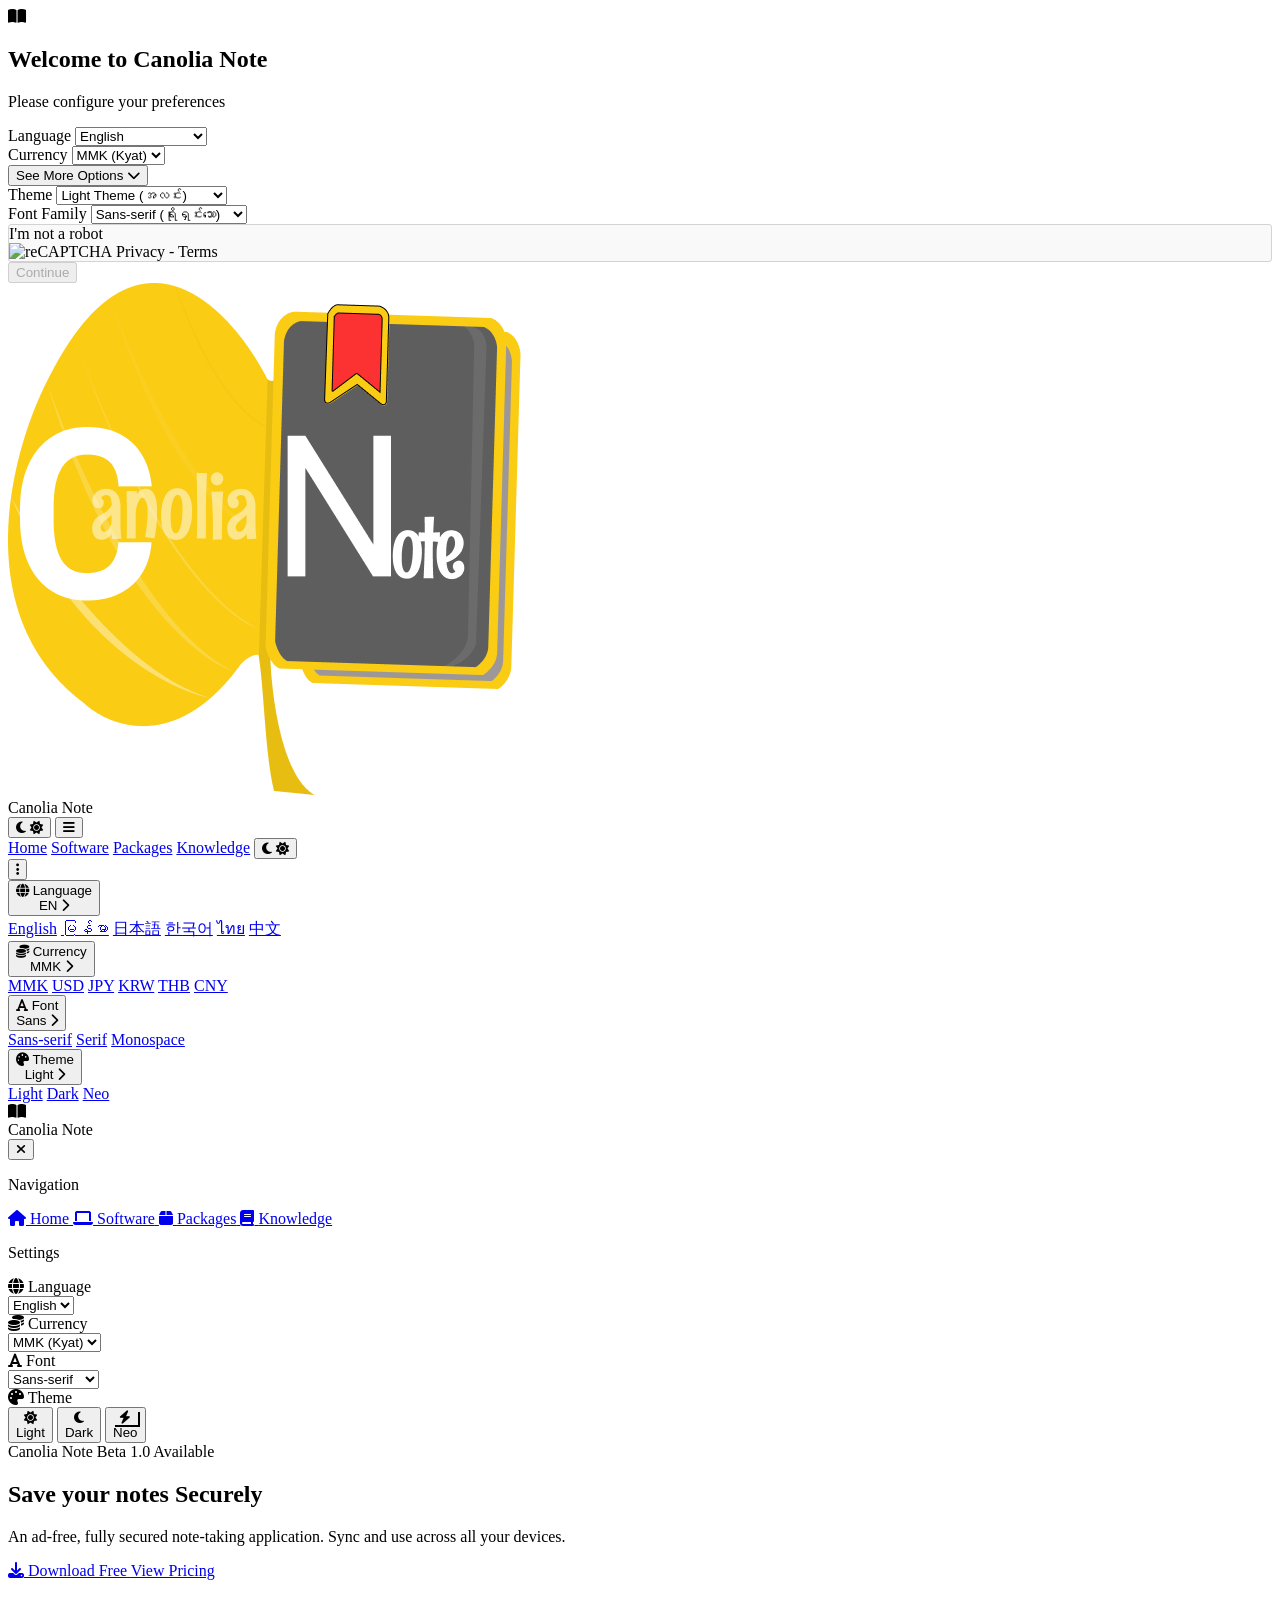
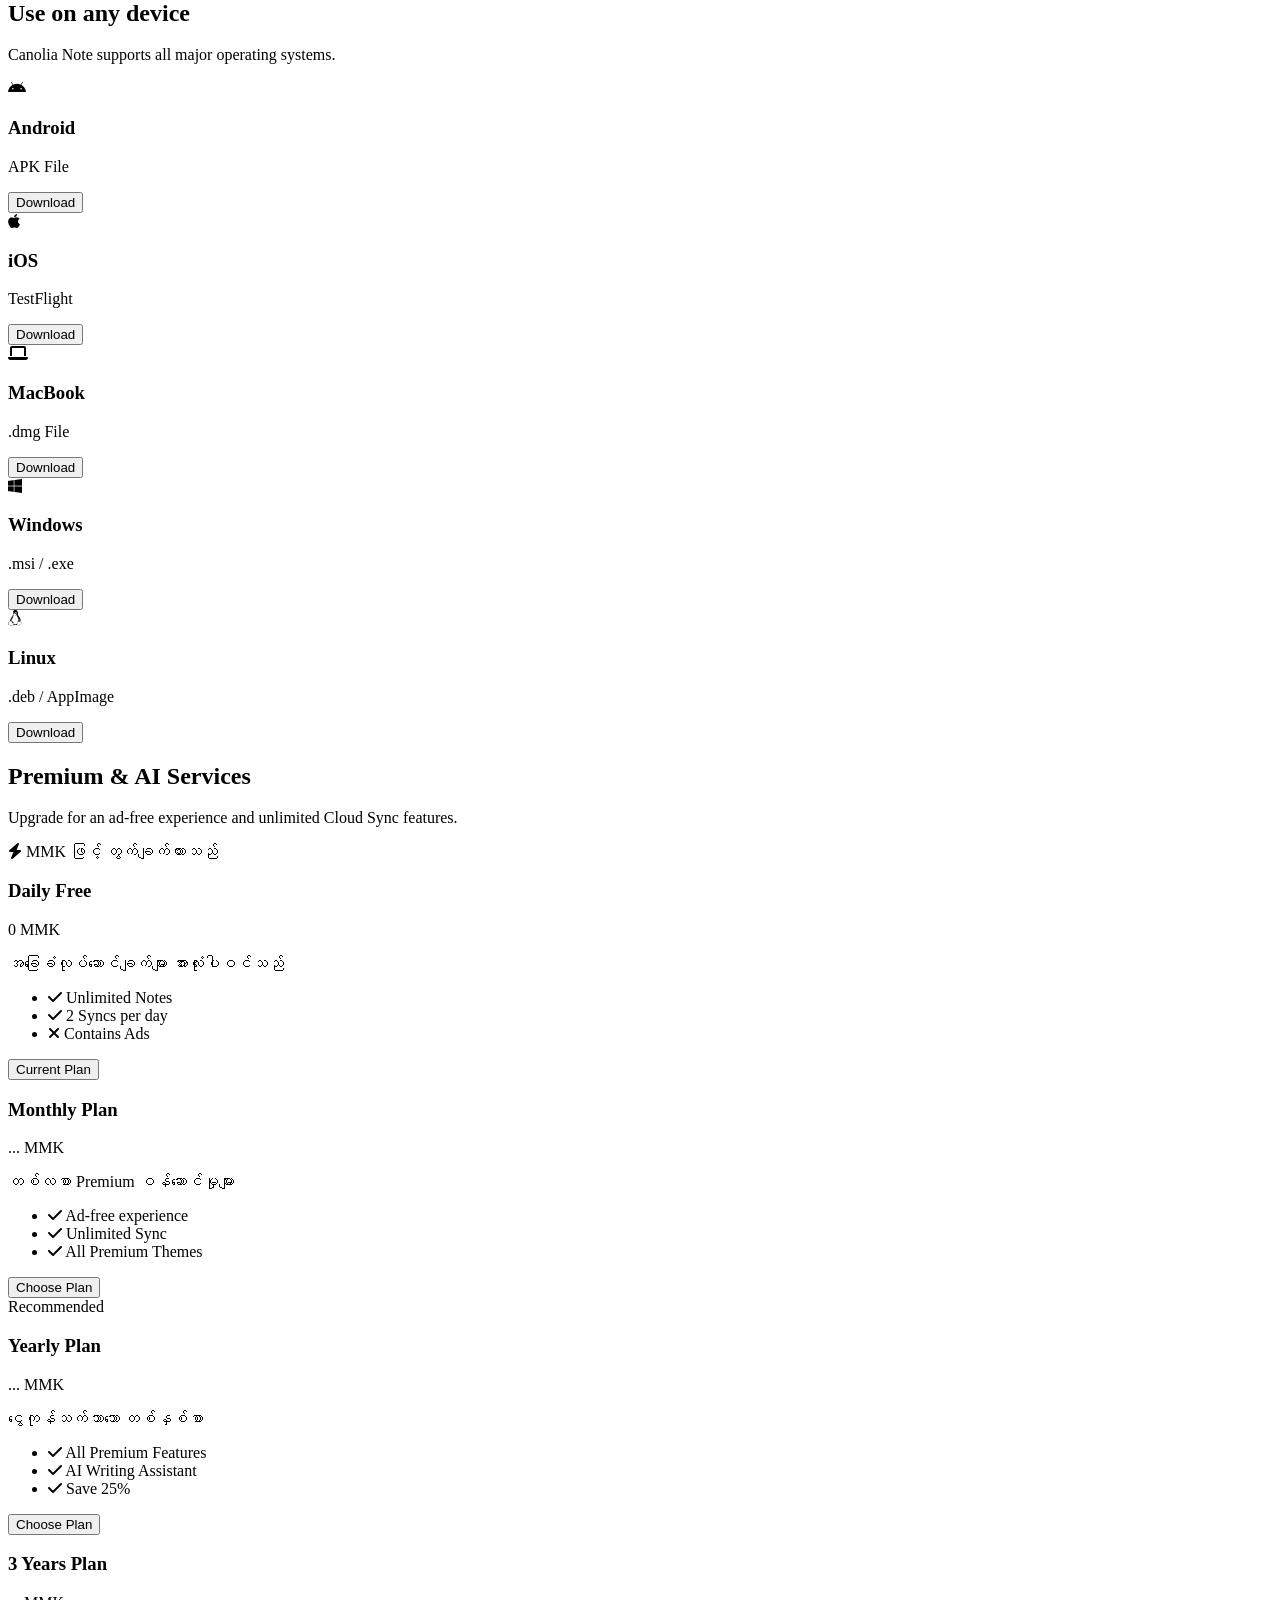
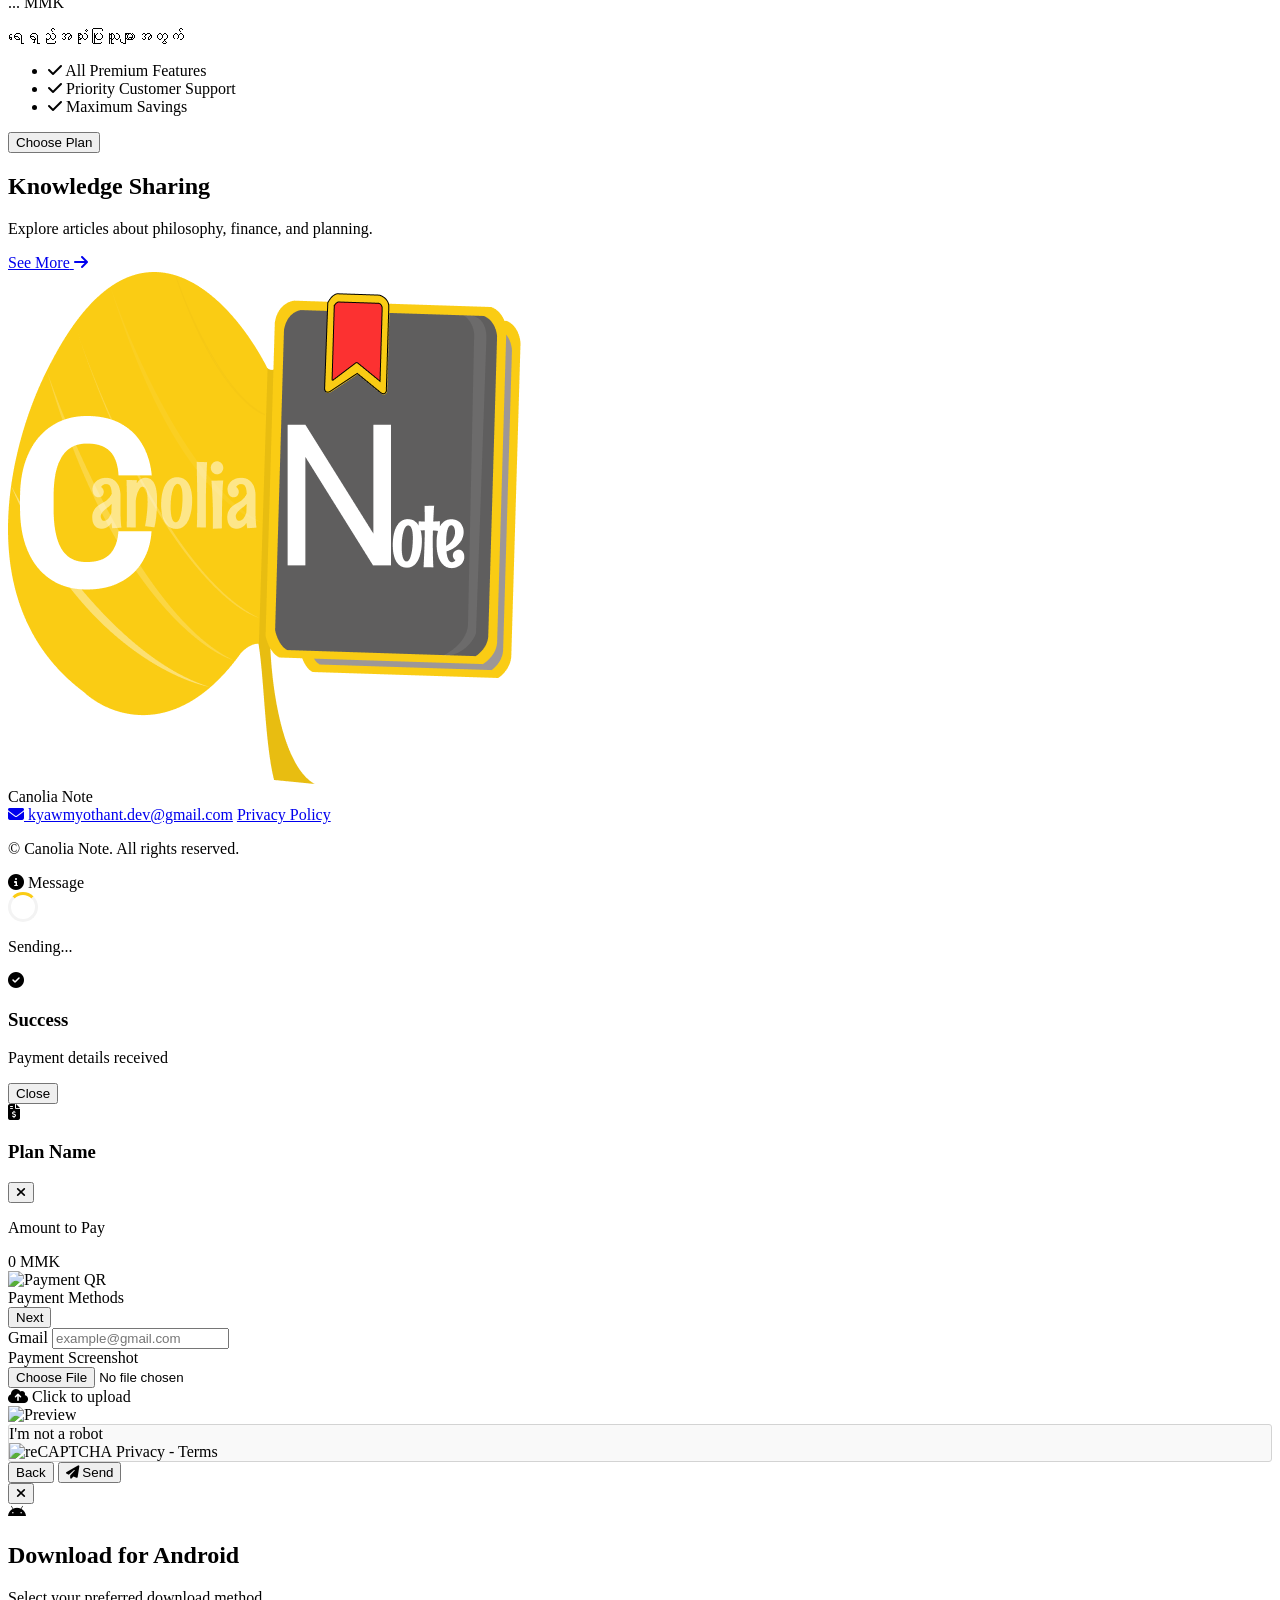
==== commit faa092b5: "add filter" ====
--- a/index.html
+++ b/index.html
@@ -568,102 +568,8 @@
                     </p>
                 </div>
 
-                <div class="grid grid-cols-1 md:grid-cols-2 lg:grid-cols-3 gap-8">
-                    <!-- Post 1 (Philosophy) -->
-                    <div class="card bg-white dark:bg-gray-800 rounded-2xl shadow-sm border border-gray-100 dark:border-gray-700 overflow-hidden hover:shadow-xl transition flex flex-col">
-                        <div class="p-6 flex flex-col flex-grow">
-                            <!-- Author -->
-                            <div class="flex items-center gap-3 mb-4">
-                                <div class="w-10 h-10 rounded-full bg-primary/20 flex items-center justify-center text-primaryDark font-bold">
-                                    C
-                                </div>
-                                <div>
-                                    <div class="font-bold dark:text-white">Canolia Team</div>
-                                    <div class="text-xs text-gray-500 dark:text-gray-400">2 hours ago</div>
-                                </div>
-                                <span class="ml-auto bg-purple-100 dark:bg-purple-900/30 text-purple-600 dark:text-purple-400 text-xs font-bold px-2.5 py-0.5 rounded-full">Philosophy</span>
-                            </div>
-                            
-                            <!-- Content -->
-                            <h3 class="font-bold text-lg dark:text-white mb-2">The Philosophy of Simple Living</h3>
-                            <p class="text-gray-600 dark:text-gray-400 text-sm mb-4 line-clamp-3">
-                                In a world full of distractions, finding peace in simplicity is a superpower. Here is how we can apply philosophical principles to our daily routine...
-                            </p>
-                            
-                            <!-- Action -->
-                            <div class="mt-auto pt-4 border-t border-gray-100 dark:border-gray-700 flex justify-between items-center">
-                                <a href="post-detail.html?id=1" class="text-primary font-semibold text-sm hover:underline">Read More</a>
-                                <div class="flex items-center gap-4 text-gray-500 text-sm">
-                                    <span><i class="fa-regular fa-heart mr-1"></i> 24</span>
-                                    <span><i class="fa-regular fa-comment mr-1"></i> 5</span>
-                                </div>
-                            </div>
-                        </div>
-                    </div>
-
-                    <!-- Post 2 (Short Finance) -->
-                    <div class="card bg-white dark:bg-gray-800 rounded-2xl shadow-sm border border-gray-100 dark:border-gray-700 overflow-hidden hover:shadow-xl transition flex flex-col">
-                        <div class="p-6 flex flex-col flex-grow">
-                            <!-- Author -->
-                            <div class="flex items-center gap-3 mb-4">
-                                <div class="w-10 h-10 rounded-full bg-primary/20 flex items-center justify-center text-primaryDark font-bold">
-                                    C
-                                </div>
-                                <div>
-                                    <div class="font-bold dark:text-white">Canolia Team</div>
-                                    <div class="text-xs text-gray-500 dark:text-gray-400">1 day ago</div>
-                                </div>
-                                <span class="ml-auto bg-green-100 dark:bg-green-900/30 text-green-600 dark:text-green-400 text-xs font-bold px-2.5 py-0.5 rounded-full">Finance</span>
-                            </div>
-                            
-                            <!-- Content -->
-                            <h3 class="font-bold text-lg dark:text-white mb-2">5-Minute Financial Checkup</h3>
-                            <p class="text-gray-600 dark:text-gray-400 text-sm mb-4 line-clamp-3">
-                                Quick tips to review your budget and save more money this month. Simple steps that make a big difference...
-                            </p>
-                            
-                            <!-- Action -->
-                            <div class="mt-auto pt-4 border-t border-gray-100 dark:border-gray-700 flex justify-between items-center">
-                                <a href="post-detail.html?id=2" class="text-primary font-semibold text-sm hover:underline">Read More</a>
-                                <div class="flex items-center gap-4 text-gray-500 text-sm">
-                                    <span><i class="fa-regular fa-heart mr-1"></i> 45</span>
-                                    <span><i class="fa-regular fa-comment mr-1"></i> 12</span>
-                                </div>
-                            </div>
-                        </div>
-                    </div>
-
-                    <!-- Post 3 (Long Finance) -->
-                    <div class="card bg-white dark:bg-gray-800 rounded-2xl shadow-sm border border-gray-100 dark:border-gray-700 overflow-hidden hover:shadow-xl transition flex flex-col">
-                        <div class="p-6 flex flex-col flex-grow">
-                            <!-- Author -->
-                            <div class="flex items-center gap-3 mb-4">
-                                <div class="w-10 h-10 rounded-full bg-primary/20 flex items-center justify-center text-primaryDark font-bold">
-                                    C
-                                </div>
-                                <div>
-                                    <div class="font-bold dark:text-white">Canolia Team</div>
-                                    <div class="text-xs text-gray-500 dark:text-gray-400">3 days ago</div>
-                                </div>
-                                <span class="ml-auto bg-blue-100 dark:bg-blue-900/30 text-blue-600 dark:text-blue-400 text-xs font-bold px-2.5 py-0.5 rounded-full">Planning</span>
-                            </div>
-                            
-                            <!-- Content -->
-                            <h3 class="font-bold text-lg dark:text-white mb-2">Long-Term Wealth Building</h3>
-                            <p class="text-gray-600 dark:text-gray-400 text-sm mb-4 line-clamp-3">
-                                Understanding compound interest and investing for the future. A comprehensive guide for beginners...
-                            </p>
-                            
-                            <!-- Action -->
-                            <div class="mt-auto pt-4 border-t border-gray-100 dark:border-gray-700 flex justify-between items-center">
-                                <a href="post-detail.html?id=3" class="text-primary font-semibold text-sm hover:underline">Read More</a>
-                                <div class="flex items-center gap-4 text-gray-500 text-sm">
-                                    <span><i class="fa-regular fa-heart mr-1"></i> 89</span>
-                                    <span><i class="fa-regular fa-comment mr-1"></i> 34</span>
-                                </div>
-                            </div>
-                        </div>
-                    </div>
+                <div id="indexPostsContainer" class="grid grid-cols-1 md:grid-cols-2 lg:grid-cols-3 gap-8">
+                    <!-- Dynamic posts will be loaded here -->
                 </div>
 
                 <!-- See More Button -->
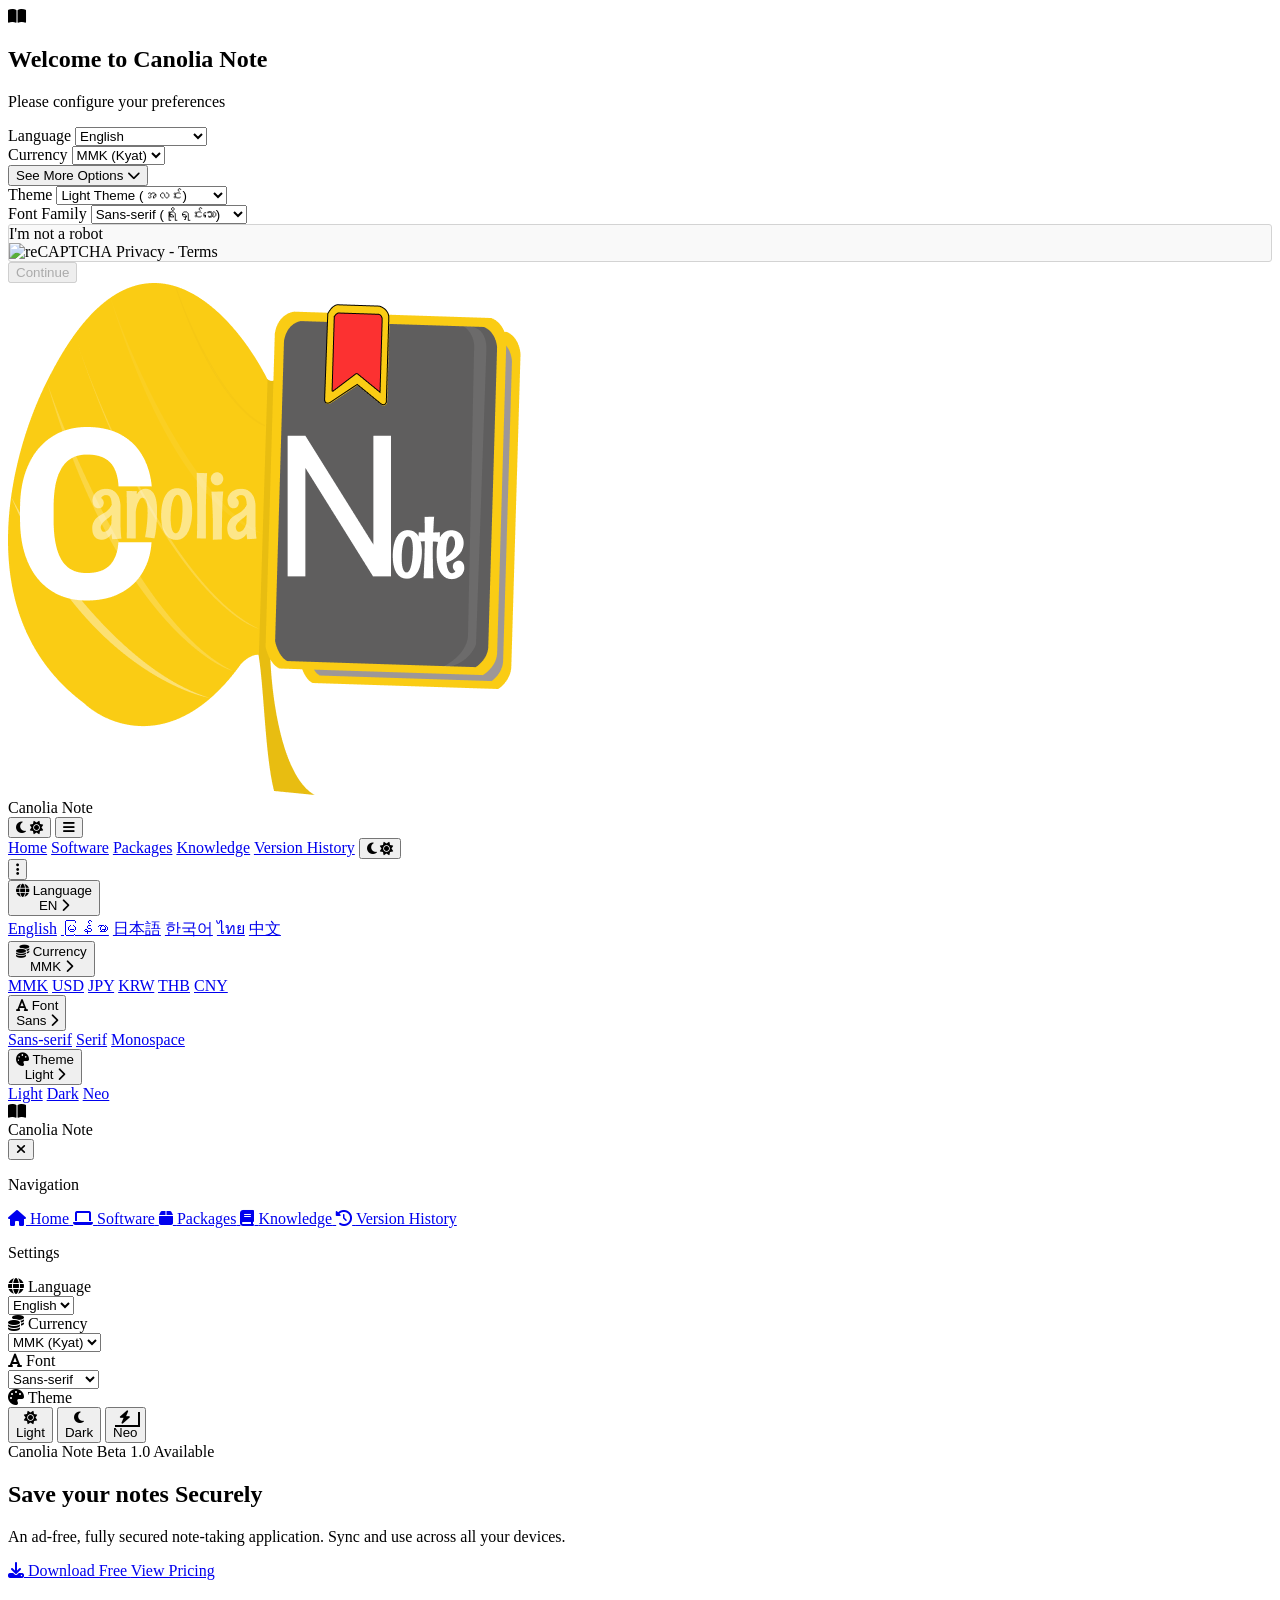
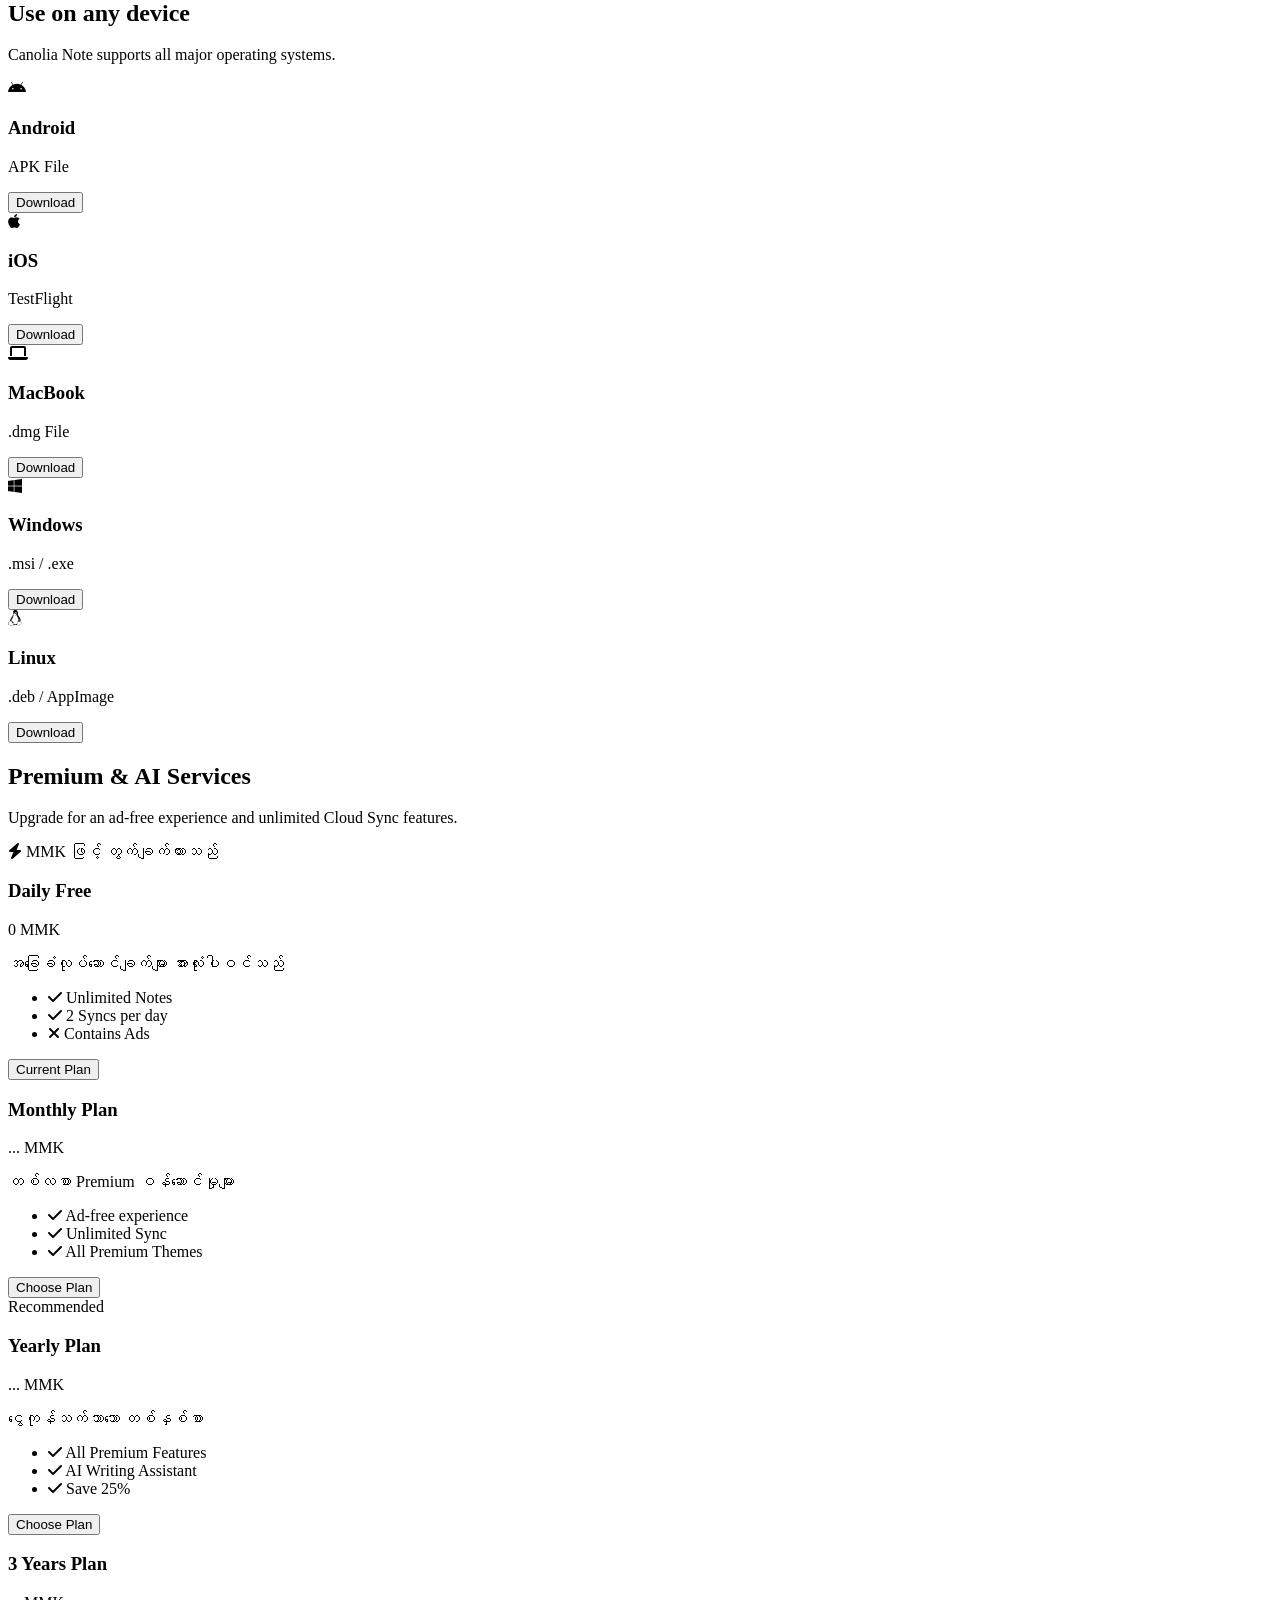
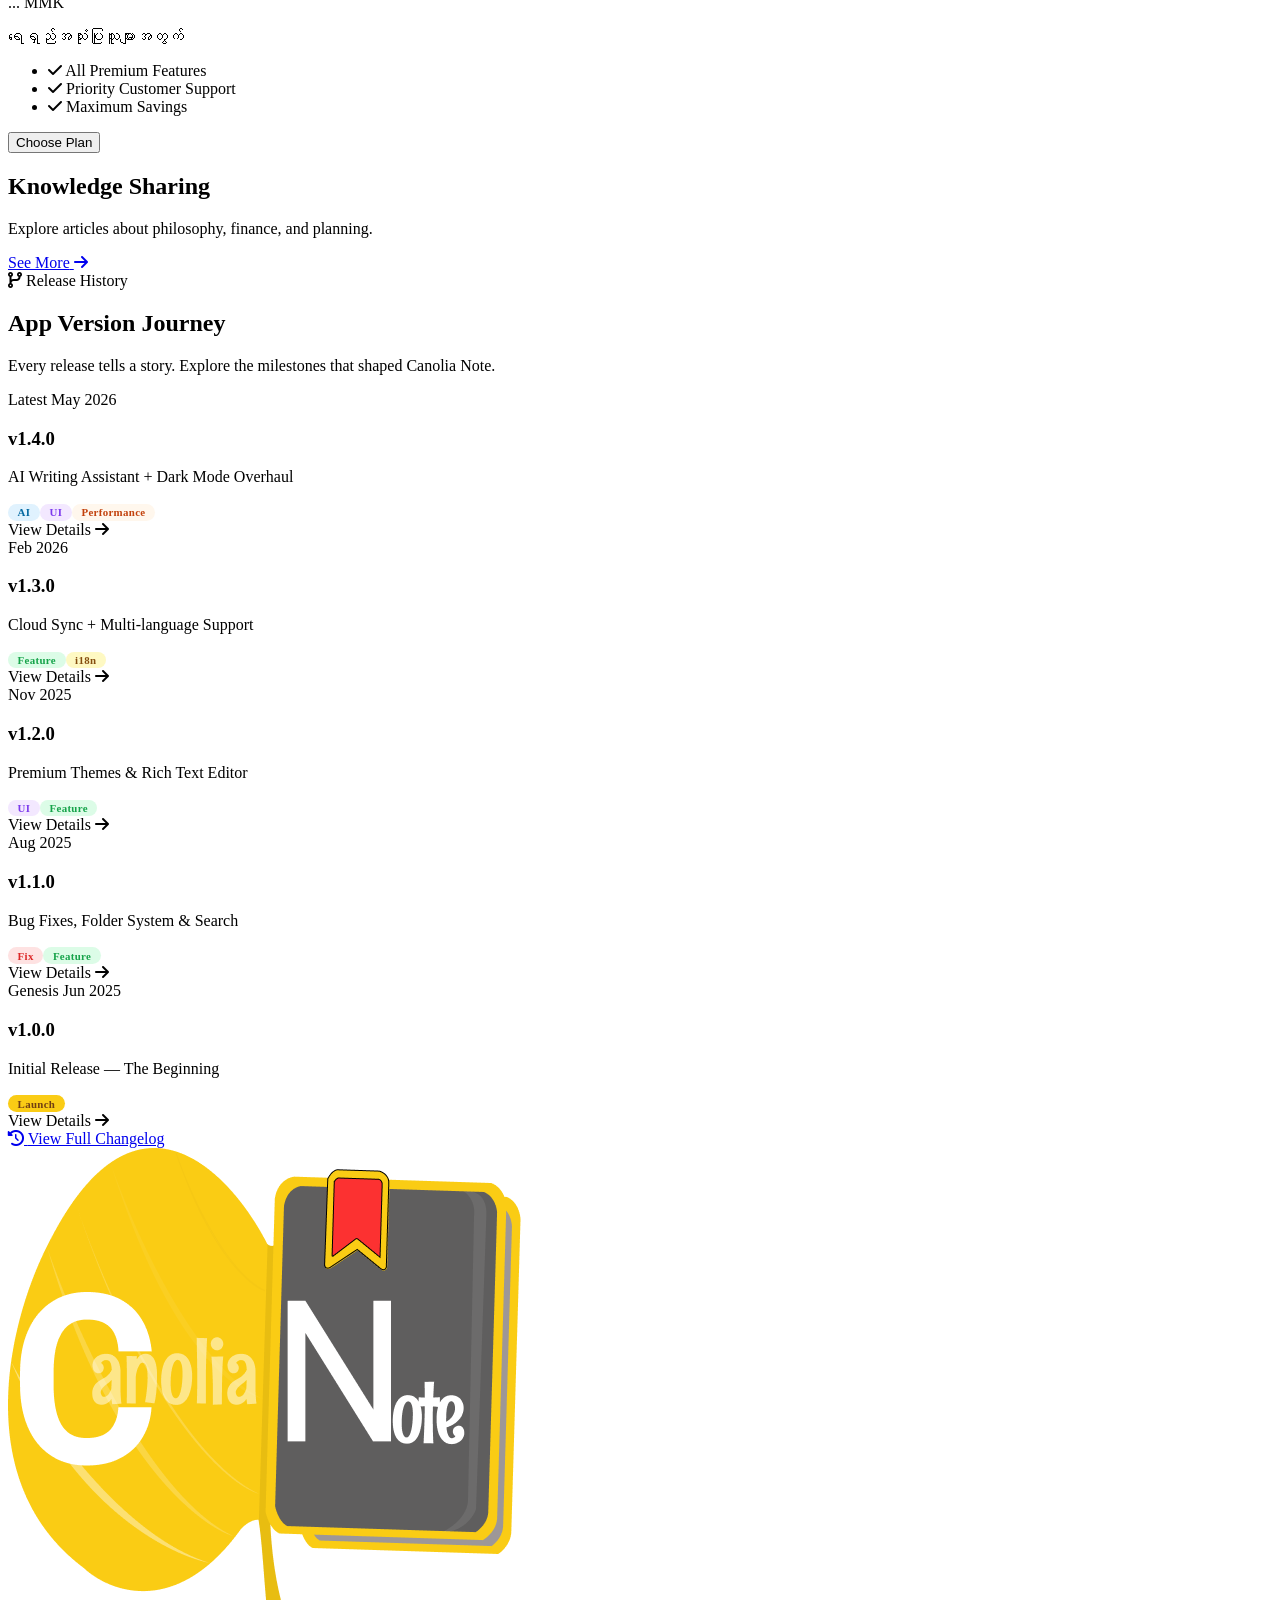
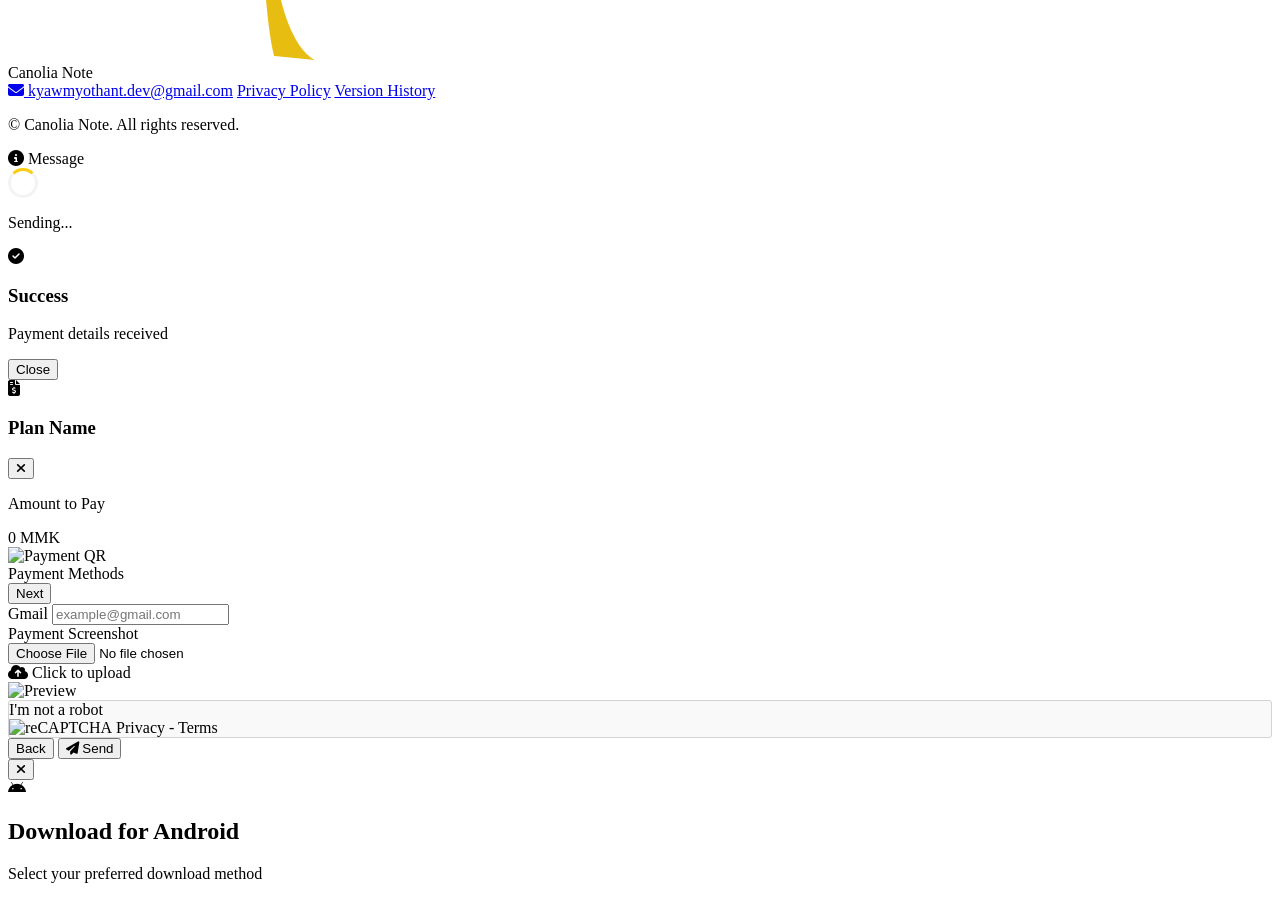
==== commit 9b562c1a: "add version history" ====
--- a/index.html
+++ b/index.html
@@ -172,6 +172,7 @@
                         <a href="#software" class="text-gray-600 hover:text-primary dark:text-gray-300 dark:hover:text-primary font-medium" data-i18n="nav_software">Software</a>
                         <a href="#packages" class="text-gray-600 hover:text-primary dark:text-gray-300 dark:hover:text-primary font-medium" data-i18n="nav_packages">Packages</a>
                         <a href="#knowledge" class="text-gray-600 hover:text-primary dark:text-gray-300 dark:hover:text-primary font-medium" data-i18n="nav_knowledge">Knowledge</a>
+                        <a href="version-history.html" class="text-gray-600 hover:text-primary dark:text-gray-300 dark:hover:text-primary font-medium" data-i18n="nav_versions">Version History</a>
                         
                         <!-- Theme Toggle Btn -->
                         <button id="navThemeToggle" class="w-10 h-10 rounded-full bg-gray-100 dark:bg-gray-800 flex items-center justify-center text-gray-600 dark:text-gray-300 hover:bg-gray-200 dark:hover:bg-gray-700 transition">
@@ -316,6 +317,10 @@
                     <i class="fa-solid fa-book w-4 text-center text-gray-400"></i>
                     <span data-i18n="nav_knowledge">Knowledge</span>
                 </a>
+                <a href="version-history.html" class="mobile-nav-link flex items-center gap-3 px-3 py-2.5 rounded-xl text-sm font-semibold text-gray-700 dark:text-gray-200 hover:bg-primary/10 hover:text-primary transition">
+                    <i class="fa-solid fa-clock-rotate-left w-4 text-center text-gray-400"></i>
+                    <span data-i18n="nav_versions">Version History</span>
+                </a>
             </div>
 
             <div class="mx-4 my-2 border-t border-gray-100 dark:border-gray-800"></div>
@@ -581,6 +586,166 @@
             </div>
         </section>
 
+        <!-- ══════════════════════════════════════════════
+             VERSION HISTORY SECTION
+        ══════════════════════════════════════════════ -->
+        <section id="version-history" class="py-24 relative overflow-hidden bg-white dark:bg-gray-900">
+
+            <!-- Decorative background glows -->
+            <div class="absolute top-0 left-1/4 w-96 h-96 bg-primary/5 rounded-full blur-3xl pointer-events-none"></div>
+            <div class="absolute bottom-0 right-1/4 w-80 h-80 bg-primary/8 rounded-full blur-3xl pointer-events-none"></div>
+
+            <div class="max-w-5xl mx-auto px-4 relative z-10">
+
+                <!-- Section Header -->
+                <div class="text-center mb-20" id="vhSectionHeader">
+                    <div class="inline-flex items-center gap-2 bg-primary/10 dark:bg-primary/15 text-primaryDark dark:text-primary border border-primary/20 rounded-full px-4 py-1.5 text-sm font-semibold mb-5">
+                        <i class="fa-solid fa-code-branch"></i>
+                        <span data-i18n="vh_badge">Release History</span>
+                    </div>
+                    <h2 class="text-3xl md:text-4xl font-extrabold text-gray-900 dark:text-white mb-4" data-i18n="vh_title">
+                        App Version Journey
+                    </h2>
+                    <p class="text-gray-500 dark:text-gray-400 max-w-xl mx-auto" data-i18n="vh_desc">
+                        Every release tells a story. Explore the milestones that shaped Canolia Note.
+                    </p>
+                </div>
+
+                <!-- Timeline -->
+                <div class="relative" id="vhTimeline">
+
+                    <!-- Vertical center line -->
+                    <div id="vhLine" class="absolute left-1/2 top-0 w-0.5 bg-gradient-to-b from-primary via-primary/40 to-transparent -translate-x-1/2 rounded-full" style="height:0"></div>
+
+                    <!-- === v1.4.0 === -->
+                    <div class="vh-item relative flex items-center mb-16 md:mb-20" data-version="1.4.0">
+                        <!-- Left side (even → right on mobile) -->
+                        <div class="w-full md:w-1/2 md:pr-12 md:text-right order-2 md:order-1">
+                            <div class="vh-card bg-gray-50 dark:bg-gray-800 rounded-2xl p-6 border border-gray-100 dark:border-gray-700 shadow-sm hover:shadow-lg transition-shadow duration-300 cursor-pointer group"
+                                 onclick="window.location.href='version-history.html#v1_4_0'">
+                                <div class="flex items-center gap-2 md:justify-end mb-2">
+                                    <span class="inline-block bg-primary text-primaryDark text-xs font-bold px-2.5 py-0.5 rounded-full">Latest</span>
+                                    <span class="text-xs text-gray-400">May 2026</span>
+                                </div>
+                                <h3 class="text-xl font-bold text-gray-900 dark:text-white mb-1">v1.4.0</h3>
+                                <p class="text-sm text-gray-500 dark:text-gray-400" data-i18n="vh_140_title">AI Writing Assistant + Dark Mode Overhaul</p>
+                                <div class="mt-3 flex flex-wrap gap-2 md:justify-end">
+                                    <span class="tag-ai">AI</span><span class="tag-ui">UI</span><span class="tag-perf">Performance</span>
+                                </div>
+                                <div class="mt-3 text-primary text-xs font-semibold opacity-0 group-hover:opacity-100 transition-opacity">
+                                    <span data-i18n="vh_view_details">View Details</span> <i class="fa-solid fa-arrow-right ml-1"></i>
+                                </div>
+                            </div>
+                        </div>
+                        <!-- Center dot -->
+                        <div class="vh-dot absolute left-1/2 -translate-x-1/2 z-10 hidden md:flex w-5 h-5 bg-primary rounded-full border-4 border-white dark:border-gray-900 shadow-lg shadow-primary/40 order-1"></div>
+                        <!-- Right side (spacer) -->
+                        <div class="hidden md:block md:w-1/2 md:pl-12 order-3"></div>
+                    </div>
+
+                    <!-- === v1.3.0 === -->
+                    <div class="vh-item relative flex items-center mb-16 md:mb-20" data-version="1.3.0">
+                        <div class="hidden md:block md:w-1/2 md:pr-12 order-1"></div>
+                        <div class="vh-dot absolute left-1/2 -translate-x-1/2 z-10 hidden md:flex w-5 h-5 bg-primary rounded-full border-4 border-white dark:border-gray-900 shadow-lg shadow-primary/40 order-2"></div>
+                        <div class="w-full md:w-1/2 md:pl-12 order-2 md:order-3">
+                            <div class="vh-card bg-gray-50 dark:bg-gray-800 rounded-2xl p-6 border border-gray-100 dark:border-gray-700 shadow-sm hover:shadow-lg transition-shadow duration-300 cursor-pointer group"
+                                 onclick="window.location.href='version-history.html#v1_3_0'">
+                                <div class="flex items-center gap-2 mb-2">
+                                    <span class="text-xs text-gray-400">Feb 2026</span>
+                                </div>
+                                <h3 class="text-xl font-bold text-gray-900 dark:text-white mb-1">v1.3.0</h3>
+                                <p class="text-sm text-gray-500 dark:text-gray-400" data-i18n="vh_130_title">Cloud Sync + Multi-language Support</p>
+                                <div class="mt-3 flex flex-wrap gap-2">
+                                    <span class="tag-feat">Feature</span><span class="tag-i18n">i18n</span>
+                                </div>
+                                <div class="mt-3 text-primary text-xs font-semibold opacity-0 group-hover:opacity-100 transition-opacity">
+                                    <span data-i18n="vh_view_details">View Details</span> <i class="fa-solid fa-arrow-right ml-1"></i>
+                                </div>
+                            </div>
+                        </div>
+                    </div>
+
+                    <!-- === v1.2.0 === -->
+                    <div class="vh-item relative flex items-center mb-16 md:mb-20" data-version="1.2.0">
+                        <div class="w-full md:w-1/2 md:pr-12 md:text-right order-2 md:order-1">
+                            <div class="vh-card bg-gray-50 dark:bg-gray-800 rounded-2xl p-6 border border-gray-100 dark:border-gray-700 shadow-sm hover:shadow-lg transition-shadow duration-300 cursor-pointer group"
+                                 onclick="window.location.href='version-history.html#v1_2_0'">
+                                <div class="flex items-center gap-2 md:justify-end mb-2">
+                                    <span class="text-xs text-gray-400">Nov 2025</span>
+                                </div>
+                                <h3 class="text-xl font-bold text-gray-900 dark:text-white mb-1">v1.2.0</h3>
+                                <p class="text-sm text-gray-500 dark:text-gray-400" data-i18n="vh_120_title">Premium Themes & Rich Text Editor</p>
+                                <div class="mt-3 flex flex-wrap gap-2 md:justify-end">
+                                    <span class="tag-ui">UI</span><span class="tag-feat">Feature</span>
+                                </div>
+                                <div class="mt-3 text-primary text-xs font-semibold opacity-0 group-hover:opacity-100 transition-opacity">
+                                    <span data-i18n="vh_view_details">View Details</span> <i class="fa-solid fa-arrow-right ml-1"></i>
+                                </div>
+                            </div>
+                        </div>
+                        <div class="vh-dot absolute left-1/2 -translate-x-1/2 z-10 hidden md:flex w-5 h-5 bg-primary rounded-full border-4 border-white dark:border-gray-900 shadow-lg shadow-primary/40 order-1"></div>
+                        <div class="hidden md:block md:w-1/2 md:pl-12 order-3"></div>
+                    </div>
+
+                    <!-- === v1.1.0 === -->
+                    <div class="vh-item relative flex items-center mb-16 md:mb-20" data-version="1.1.0">
+                        <div class="hidden md:block md:w-1/2 md:pr-12 order-1"></div>
+                        <div class="vh-dot absolute left-1/2 -translate-x-1/2 z-10 hidden md:flex w-5 h-5 bg-primary rounded-full border-4 border-white dark:border-gray-900 shadow-lg shadow-primary/40 order-2"></div>
+                        <div class="w-full md:w-1/2 md:pl-12 order-2 md:order-3">
+                            <div class="vh-card bg-gray-50 dark:bg-gray-800 rounded-2xl p-6 border border-gray-100 dark:border-gray-700 shadow-sm hover:shadow-lg transition-shadow duration-300 cursor-pointer group"
+                                 onclick="window.location.href='version-history.html#v1_1_0'">
+                                <div class="flex items-center gap-2 mb-2">
+                                    <span class="text-xs text-gray-400">Aug 2025</span>
+                                </div>
+                                <h3 class="text-xl font-bold text-gray-900 dark:text-white mb-1">v1.1.0</h3>
+                                <p class="text-sm text-gray-500 dark:text-gray-400" data-i18n="vh_110_title">Bug Fixes, Folder System & Search</p>
+                                <div class="mt-3 flex flex-wrap gap-2">
+                                    <span class="tag-fix">Fix</span><span class="tag-feat">Feature</span>
+                                </div>
+                                <div class="mt-3 text-primary text-xs font-semibold opacity-0 group-hover:opacity-100 transition-opacity">
+                                    <span data-i18n="vh_view_details">View Details</span> <i class="fa-solid fa-arrow-right ml-1"></i>
+                                </div>
+                            </div>
+                        </div>
+                    </div>
+
+                    <!-- === v1.0.0 === -->
+                    <div class="vh-item relative flex items-center" data-version="1.0.0">
+                        <div class="w-full md:w-1/2 md:pr-12 md:text-right order-2 md:order-1">
+                            <div class="vh-card bg-gradient-to-br from-primaryDark/5 to-primary/10 dark:from-primary/5 dark:to-primary/10 rounded-2xl p-6 border-2 border-primary/30 shadow-md hover:shadow-xl transition-shadow duration-300 cursor-pointer group"
+                                 onclick="window.location.href='version-history.html#v1_0_0'">
+                                <div class="flex items-center gap-2 md:justify-end mb-2">
+                                    <span class="inline-block bg-primaryDark text-white text-xs font-bold px-2.5 py-0.5 rounded-full">Genesis</span>
+                                    <span class="text-xs text-gray-400">Jun 2025</span>
+                                </div>
+                                <h3 class="text-xl font-bold text-gray-900 dark:text-white mb-1">v1.0.0</h3>
+                                <p class="text-sm text-gray-500 dark:text-gray-400" data-i18n="vh_100_title">Initial Release — The Beginning</p>
+                                <div class="mt-3 flex flex-wrap gap-2 md:justify-end">
+                                    <span class="tag-launch">Launch</span>
+                                </div>
+                                <div class="mt-3 text-primary text-xs font-semibold opacity-0 group-hover:opacity-100 transition-opacity">
+                                    <span data-i18n="vh_view_details">View Details</span> <i class="fa-solid fa-arrow-right ml-1"></i>
+                                </div>
+                            </div>
+                        </div>
+                        <div class="vh-dot absolute left-1/2 -translate-x-1/2 z-10 hidden md:flex w-6 h-6 bg-primary rounded-full border-4 border-white dark:border-gray-900 shadow-xl shadow-primary/50 order-1"></div>
+                        <div class="hidden md:block md:w-1/2 md:pl-12 order-3"></div>
+                    </div>
+
+                </div><!-- /vhTimeline -->
+
+                <!-- View All Button -->
+                <div class="text-center mt-16">
+                    <a href="version-history.html"
+                       class="inline-flex items-center gap-2.5 bg-primary hover:bg-yellow-500 text-primaryDark font-bold px-8 py-3.5 rounded-xl shadow-lg shadow-yellow-400/25 transition-all hover:-translate-y-1 hover:shadow-yellow-400/40" id="vhAllBtn">
+                        <i class="fa-solid fa-clock-rotate-left"></i>
+                        <span data-i18n="vh_view_all">View Full Changelog</span>
+                    </a>
+                </div>
+
+            </div>
+        </section>
+
         <!-- Footer -->
         <footer class="bg-white dark:bg-gray-900 border-t border-gray-200 dark:border-gray-800 py-10 mt-auto">
             <div class="max-w-7xl mx-auto px-4 flex flex-col md:flex-row justify-between items-center gap-4">
@@ -593,6 +758,7 @@
                 <div class="flex flex-wrap justify-center gap-6 text-sm text-gray-600 dark:text-gray-400">
                     <a href="#" class="hover:text-primary transition" data-i18n="footer_contact"><i class="fa-solid fa-envelope mr-1"></i> kyawmyothant.dev@gmail.com</a>
                     <a href="privacy-policy.html" class="hover:text-primary transition" data-i18n="footer_privacy">Privacy Policy</a>
+                    <a href="version-history.html" class="hover:text-primary transition" data-i18n="nav_versions">Version History</a>
                 </div>
                 <p class="text-sm text-gray-500">
                     &copy; <span id="year"></span> Canolia Note. All rights reserved.
@@ -739,5 +905,80 @@
 
     <!-- Scripts Section -->
     <script type="module" src="js/script.js"></script>
+
+    <!-- GSAP + ScrollTrigger for Version History -->
+    <script src="https://cdnjs.cloudflare.com/ajax/libs/gsap/3.12.5/gsap.min.js"></script>
+    <script src="https://cdnjs.cloudflare.com/ajax/libs/gsap/3.12.5/ScrollTrigger.min.js"></script>
+    <script>
+    (function () {
+        gsap.registerPlugin(ScrollTrigger);
+
+        // Wait for mainApp to be visible (after modal dismissed)
+        function initVHAnimations() {
+            if (!document.getElementById('vhTimeline')) return;
+
+            // Animate the vertical line growing downward
+            gsap.to('#vhLine', {
+                height: function() {
+                    return document.getElementById('vhTimeline').offsetHeight;
+                },
+                ease: 'none',
+                scrollTrigger: {
+                    trigger: '#vhTimeline',
+                    start: 'top 80%',
+                    end: 'bottom 20%',
+                    scrub: 1.2
+                }
+            });
+
+            // Section header fade-in
+            gsap.from('#vhSectionHeader', {
+                y: 40, opacity: 0, duration: 0.9, ease: 'power3.out',
+                scrollTrigger: { trigger: '#vhSectionHeader', start: 'top 85%' }
+            });
+
+            // Each timeline card: alternating left / right slide-in
+            document.querySelectorAll('.vh-item').forEach(function(item, i) {
+                var card = item.querySelector('.vh-card');
+                var dot  = item.querySelector('.vh-dot');
+                var fromLeft = (i % 2 === 0); // even index → card on left
+
+                // Card
+                gsap.from(card, {
+                    x: fromLeft ? -60 : 60,
+                    opacity: 0,
+                    duration: 0.75,
+                    ease: 'power3.out',
+                    scrollTrigger: { trigger: item, start: 'top 80%' }
+                });
+
+                // Dot pop
+                if (dot) {
+                    gsap.from(dot, {
+                        scale: 0, opacity: 0, duration: 0.4, ease: 'back.out(2)',
+                        scrollTrigger: { trigger: item, start: 'top 78%' }
+                    });
+                }
+            });
+
+            // CTA button
+            gsap.from('#vhAllBtn', {
+                y: 30, opacity: 0, duration: 0.7, ease: 'power2.out',
+                scrollTrigger: { trigger: '#vhAllBtn', start: 'top 90%' }
+            });
+        }
+
+        // If returning visitor (modal already hidden), init right away on DOMContentLoaded
+        document.addEventListener('DOMContentLoaded', function() {
+            // Slight delay so mainApp is visible before we measure heights
+            setTimeout(initVHAnimations, 400);
+        });
+
+        // If first visit, listen for the modal dismiss event to re-init
+        $(document).on('canolia:siteEntered', function() {
+            setTimeout(initVHAnimations, 600);
+        });
+    }());
+    </script>
 </body>
 </html>
--- a/css/style.css
+++ b/css/style.css
@@ -1,5 +1,14 @@
 /* အခြေခံ Style များ */
 body { transition: background-color 0.3s, color 0.3s; }
+
+/* Hide scrollbar utility */
+.no-scrollbar::-webkit-scrollbar {
+    display: none;
+}
+.no-scrollbar {
+    -ms-overflow-style: none;
+    scrollbar-width: none;
+}
 
 /* Mobile Drawer */
 #mobileMenuBackdrop { transition: opacity 0.3s ease; }
@@ -451,3 +460,60 @@
     border-color: #FACC15;
     background-color: rgba(250, 204, 21, 0.1);
 }
+
+/* ══════════════════════════════════════════════
+   VERSION HISTORY TIMELINE — Tags
+══════════════════════════════════════════════ */
+.tag-ai, .tag-ui, .tag-feat, .tag-fix, .tag-perf, .tag-i18n, .tag-launch {
+    display: inline-block;
+    font-size: 0.68rem;
+    font-weight: 700;
+    padding: 0.15rem 0.6rem;
+    border-radius: 9999px;
+    letter-spacing: 0.03em;
+}
+.tag-ai    { background: #e0f2fe; color: #0369a1; }
+.tag-ui    { background: #f3e8ff; color: #7c3aed; }
+.tag-feat  { background: #dcfce7; color: #16a34a; }
+.tag-fix   { background: #fee2e2; color: #dc2626; }
+.tag-perf  { background: #fff7ed; color: #c2410c; }
+.tag-i18n  { background: #fef9c3; color: #854d0e; }
+.tag-launch{ background: #FACC15; color: #713F12; }
+
+/* Dark mode tag overrides */
+.dark .tag-ai    { background: rgba(14,165,233,0.15); color: #38bdf8; }
+.dark .tag-ui    { background: rgba(167,139,250,0.15); color: #c4b5fd; }
+.dark .tag-feat  { background: rgba(34,197,94,0.15);  color: #86efac; }
+.dark .tag-fix   { background: rgba(239,68,68,0.15);  color: #fca5a5; }
+.dark .tag-perf  { background: rgba(249,115,22,0.15); color: #fdba74; }
+.dark .tag-i18n  { background: rgba(234,179,8,0.15);  color: #fde047; }
+.dark .tag-launch{ background: rgba(250,204,21,0.2);  color: #fde68a; }
+
+/* Version history card hover glow */
+.vh-card { transition: box-shadow 0.3s, transform 0.25s; }
+.vh-card:hover { transform: translateY(-3px); }
+
+/* Neo theme: version history */
+.theme-neo #version-history { background: #A5F3FC !important; }
+.theme-neo .vh-card {
+    border: 2px solid #000 !important;
+    border-radius: 0 !important;
+    box-shadow: 5px 5px 0 #000 !important;
+    background: #fff !important;
+}
+.theme-neo .vh-card:hover {
+    transform: translate(-3px, -3px);
+    box-shadow: 8px 8px 0 #000 !important;
+}
+.theme-neo #vhLine { background: #000 !important; }
+.theme-neo .vh-dot { border-color: #000 !important; background: #FACC15 !important; box-shadow: 2px 2px 0 #000 !important; }
+.theme-neo #vhAllBtn {
+    border: 2px solid #000 !important;
+    border-radius: 0 !important;
+    box-shadow: 4px 4px 0 #000 !important;
+    transition: transform 0.1s, box-shadow 0.1s !important;
+}
+.theme-neo #vhAllBtn:hover {
+    transform: translate(2px, 2px) !important;
+    box-shadow: 2px 2px 0 #000 !important;
+}
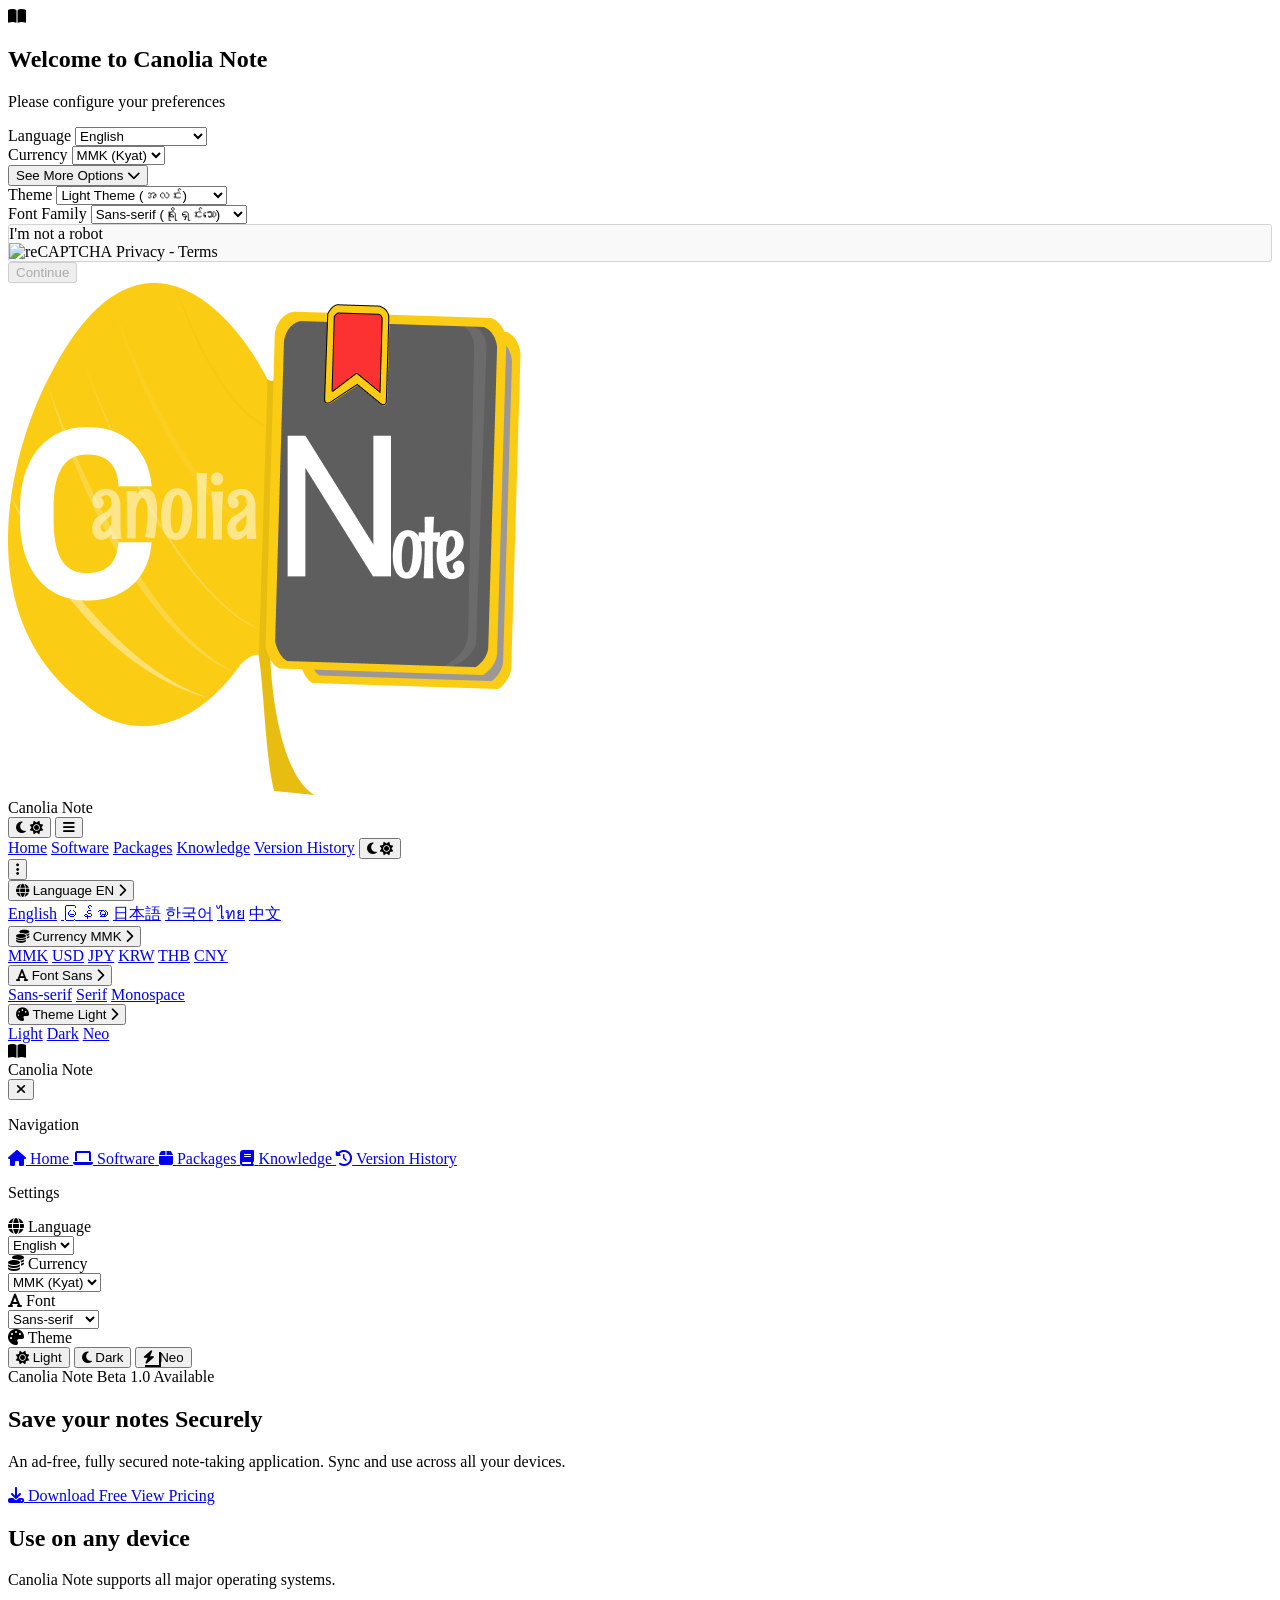
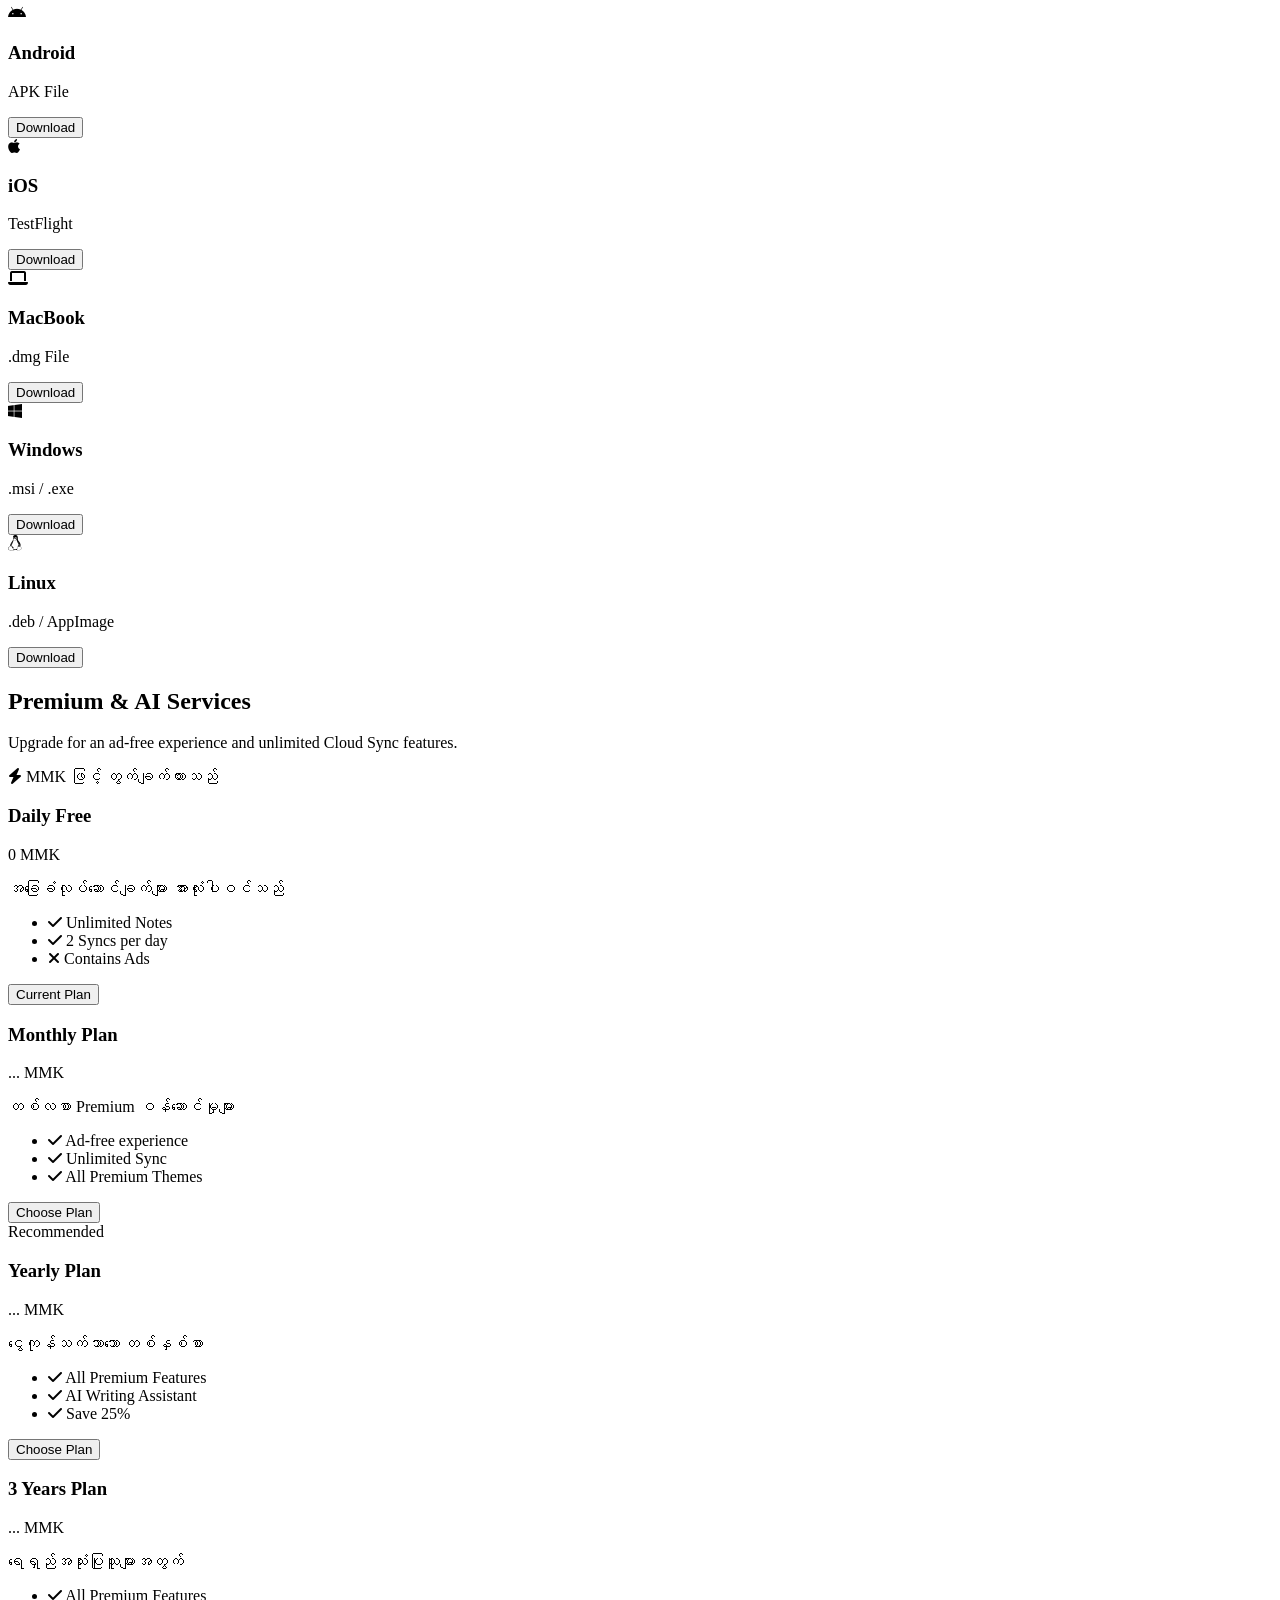
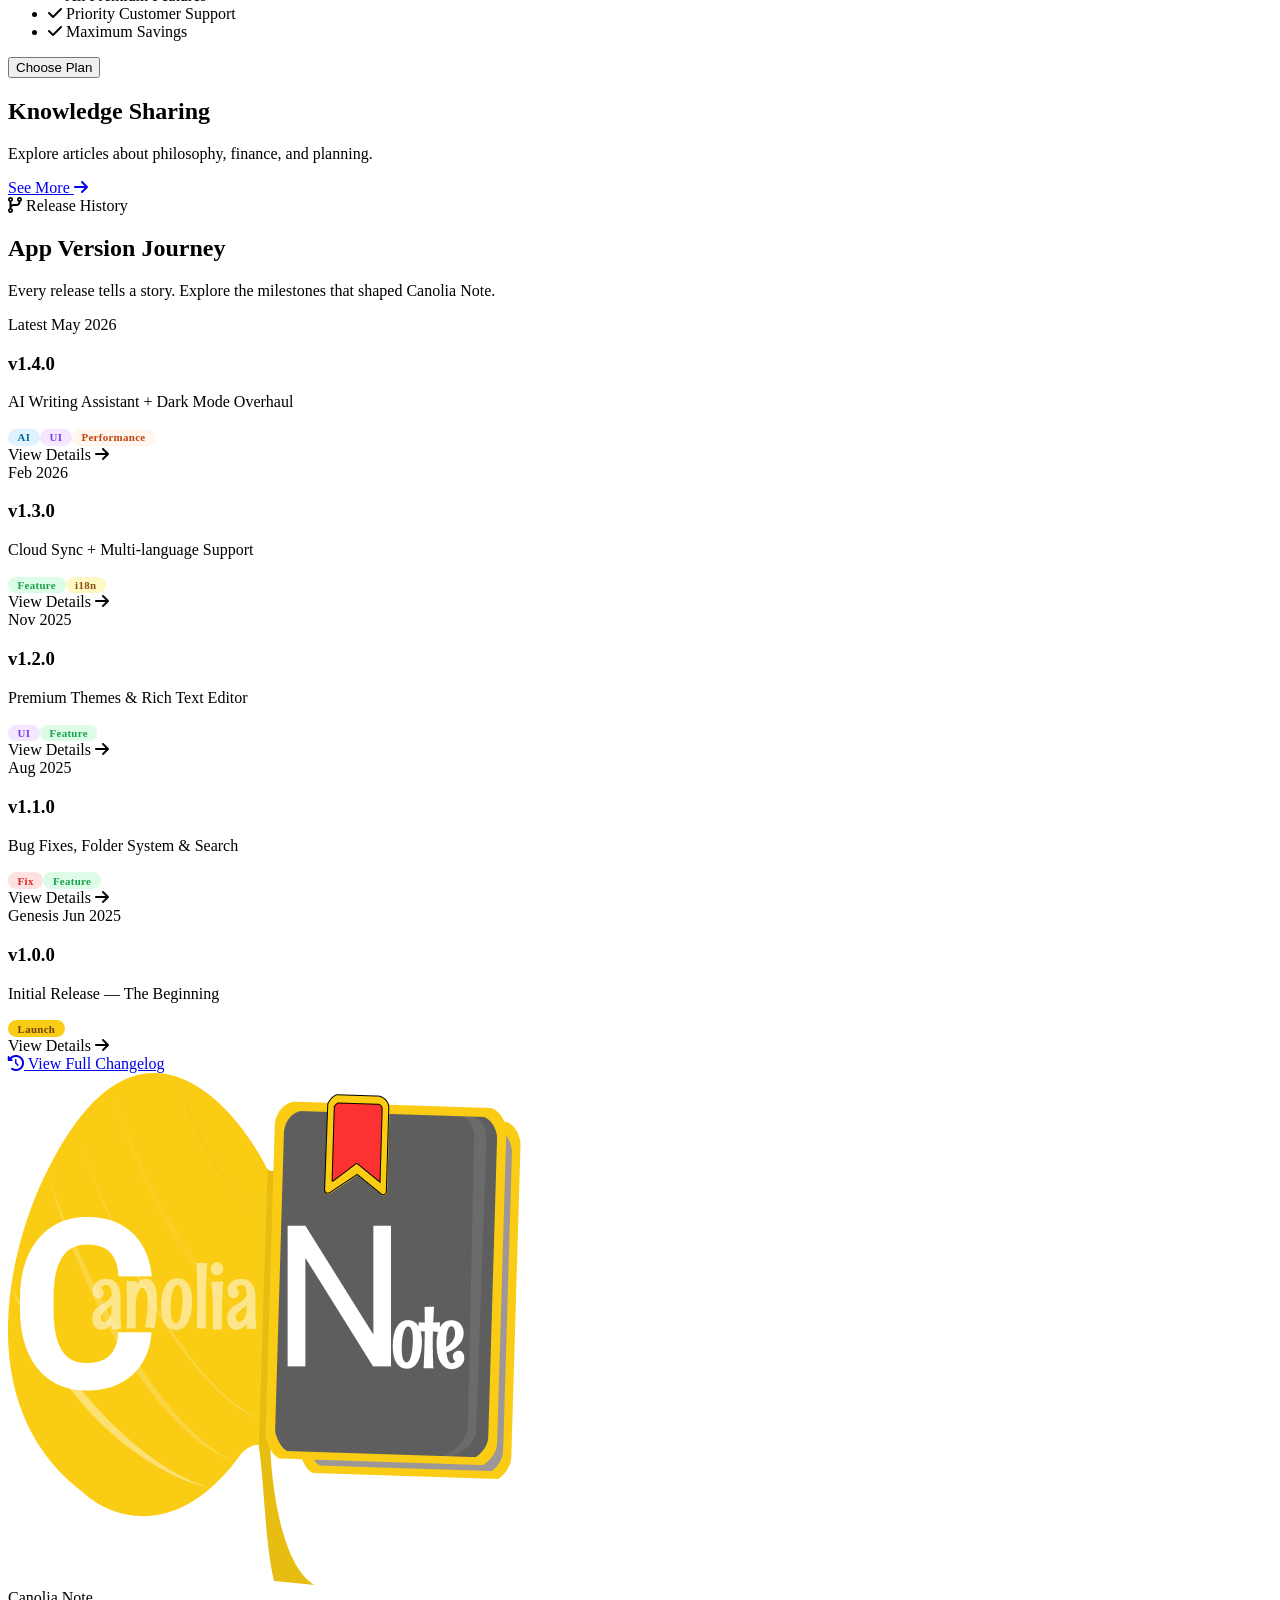
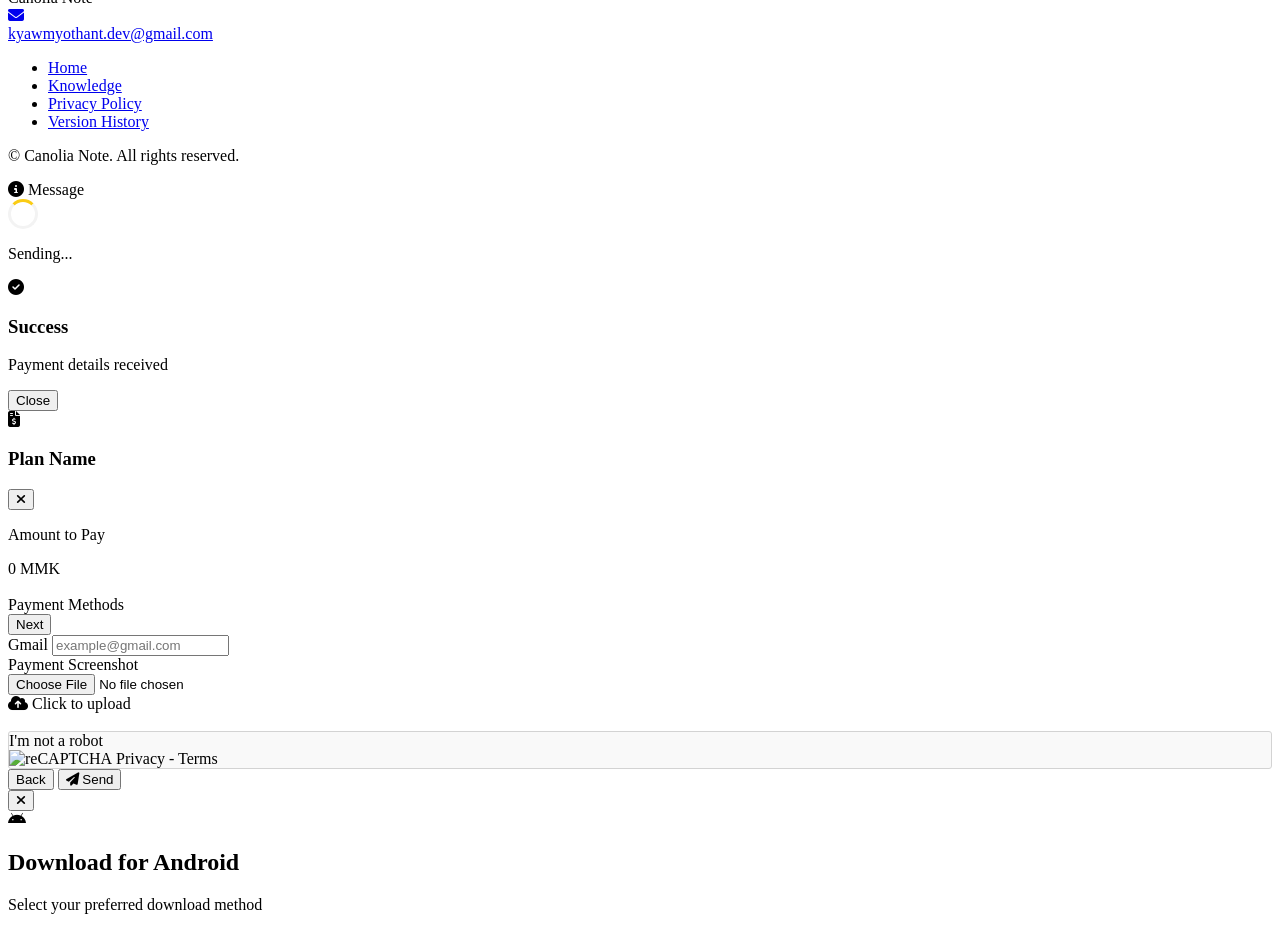
==== commit 3bcbaedf: "fix footer" ====
--- a/index.html
+++ b/index.html
@@ -172,7 +172,7 @@
                         <a href="#software" class="text-gray-600 hover:text-primary dark:text-gray-300 dark:hover:text-primary font-medium" data-i18n="nav_software">Software</a>
                         <a href="#packages" class="text-gray-600 hover:text-primary dark:text-gray-300 dark:hover:text-primary font-medium" data-i18n="nav_packages">Packages</a>
                         <a href="#knowledge" class="text-gray-600 hover:text-primary dark:text-gray-300 dark:hover:text-primary font-medium" data-i18n="nav_knowledge">Knowledge</a>
-                        <a href="version-history.html" class="text-gray-600 hover:text-primary dark:text-gray-300 dark:hover:text-primary font-medium" data-i18n="nav_versions">Version History</a>
+                        <a href="#version-history" class="text-gray-600 hover:text-primary dark:text-gray-300 dark:hover:text-primary font-medium" data-i18n="nav_versions">Version History</a>
                         
                         <!-- Theme Toggle Btn -->
                         <button id="navThemeToggle" class="w-10 h-10 rounded-full bg-gray-100 dark:bg-gray-800 flex items-center justify-center text-gray-600 dark:text-gray-300 hover:bg-gray-200 dark:hover:bg-gray-700 transition">
@@ -190,14 +190,14 @@
                                 <!-- Language Submenu Group -->
                                 <div>
                                     <button class="group-toggle w-full flex items-center justify-between px-4 py-2.5 text-sm text-gray-700 dark:text-gray-200 hover:bg-gray-100 dark:hover:bg-gray-700 transition-colors">
-                                        <div class="flex items-center gap-3">
+                                        <span class="flex items-center gap-3">
                                             <i class="fa-solid fa-globe text-gray-400 w-4"></i>
                                             <span data-i18n="label_lang">Language</span>
-                                        </div>
-                                        <div class="flex items-center gap-2">
+                                        </span>
+                                        <span class="flex items-center gap-2">
                                             <span id="currentNavLangDisplay" class="text-xs font-bold text-primary">EN</span>
                                             <i class="fa-solid fa-chevron-right text-[10px] text-gray-400 transition-transform duration-200 chevron-icon"></i>
-                                        </div>
+                                        </span>
                                     </button>
                                     <div class="submenu hidden bg-gray-50 dark:bg-gray-800/80 border-y border-gray-100 dark:border-gray-700 py-1">
                                         <a href="#" class="lang-switch block px-11 py-2 text-sm text-gray-600 dark:text-gray-300 hover:text-primary dark:hover:text-primary hover:bg-gray-100 dark:hover:bg-gray-700" data-lang="en">English</a>
@@ -212,14 +212,14 @@
                                 <!-- Currency Submenu Group -->
                                 <div>
                                     <button class="group-toggle w-full flex items-center justify-between px-4 py-2.5 text-sm text-gray-700 dark:text-gray-200 hover:bg-gray-100 dark:hover:bg-gray-700 transition-colors">
-                                        <div class="flex items-center gap-3">
+                                        <span class="flex items-center gap-3">
                                             <i class="fa-solid fa-coins text-gray-400 w-4"></i>
                                             <span data-i18n="label_currency">Currency</span>
-                                        </div>
-                                        <div class="flex items-center gap-2">
+                                        </span>
+                                        <span class="flex items-center gap-2">
                                             <span id="currentNavCurrencyDisplay" class="text-xs font-bold text-primary">MMK</span>
                                             <i class="fa-solid fa-chevron-right text-[10px] text-gray-400 transition-transform duration-200 chevron-icon"></i>
-                                        </div>
+                                        </span>
                                     </button>
                                     <div class="submenu hidden bg-gray-50 dark:bg-gray-800/80 border-y border-gray-100 dark:border-gray-700 py-1">
                                         <a href="#" class="currency-switch block px-11 py-2 text-sm text-gray-600 dark:text-gray-300 hover:text-primary dark:hover:text-primary hover:bg-gray-100 dark:hover:bg-gray-700" data-currency="MMK">MMK</a>
@@ -234,14 +234,14 @@
                                 <!-- Font Submenu Group -->
                                 <div>
                                     <button class="group-toggle w-full flex items-center justify-between px-4 py-2.5 text-sm text-gray-700 dark:text-gray-200 hover:bg-gray-100 dark:hover:bg-gray-700 transition-colors">
-                                        <div class="flex items-center gap-3">
+                                        <span class="flex items-center gap-3">
                                             <i class="fa-solid fa-font text-gray-400 w-4"></i>
                                             <span data-i18n="label_font">Font</span>
-                                        </div>
-                                        <div class="flex items-center gap-2">
+                                        </span>
+                                        <span class="flex items-center gap-2">
                                             <span id="currentNavFontDisplay" class="text-xs font-bold text-primary">Sans</span>
                                             <i class="fa-solid fa-chevron-right text-[10px] text-gray-400 transition-transform duration-200 chevron-icon"></i>
-                                        </div>
+                                        </span>
                                     </button>
                                     <div class="submenu hidden bg-gray-50 dark:bg-gray-800/80 border-y border-gray-100 dark:border-gray-700 py-1">
                                         <a href="#" class="font-switch block px-11 py-2 text-sm text-gray-600 dark:text-gray-300 hover:text-primary dark:hover:text-primary hover:bg-gray-100 dark:hover:bg-gray-700" data-font="sans">Sans-serif</a>
@@ -253,14 +253,14 @@
                                 <!-- Theme Submenu Group -->
                                 <div>
                                     <button class="group-toggle w-full flex items-center justify-between px-4 py-2.5 text-sm text-gray-700 dark:text-gray-200 hover:bg-gray-100 dark:hover:bg-gray-700 transition-colors">
-                                        <div class="flex items-center gap-3">
+                                        <span class="flex items-center gap-3">
                                             <i class="fa-solid fa-palette text-gray-400 w-4"></i>
                                             <span data-i18n="label_theme">Theme</span>
-                                        </div>
-                                        <div class="flex items-center gap-2">
+                                        </span>
+                                        <span class="flex items-center gap-2">
                                             <span id="currentNavThemeDisplay" class="text-xs font-bold text-primary">Light</span>
                                             <i class="fa-solid fa-chevron-right text-[10px] text-gray-400 transition-transform duration-200 chevron-icon"></i>
-                                        </div>
+                                        </span>
                                     </button>
                                     <div class="submenu hidden bg-gray-50 dark:bg-gray-800/80 border-y border-gray-100 dark:border-gray-700 py-1">
                                         <a href="#" class="theme-switch block px-11 py-2 text-sm text-gray-600 dark:text-gray-300 hover:text-primary dark:hover:text-primary hover:bg-gray-100 dark:hover:bg-gray-700" data-theme="light">Light</a>
@@ -317,7 +317,7 @@
                     <i class="fa-solid fa-book w-4 text-center text-gray-400"></i>
                     <span data-i18n="nav_knowledge">Knowledge</span>
                 </a>
-                <a href="version-history.html" class="mobile-nav-link flex items-center gap-3 px-3 py-2.5 rounded-xl text-sm font-semibold text-gray-700 dark:text-gray-200 hover:bg-primary/10 hover:text-primary transition">
+                <a href="#version-history" class="mobile-nav-link flex items-center gap-3 px-3 py-2.5 rounded-xl text-sm font-semibold text-gray-700 dark:text-gray-200 hover:bg-primary/10 hover:text-primary transition">
                     <i class="fa-solid fa-clock-rotate-left w-4 text-center text-gray-400"></i>
                     <span data-i18n="nav_versions">Version History</span>
                 </a>
@@ -380,21 +380,21 @@
                     </div>
                     <div class="grid grid-cols-3 gap-2">
                         <button class="mobile-theme-btn flex flex-col items-center gap-1.5 py-2.5 px-2 rounded-xl border-2 border-gray-200 dark:border-gray-600 hover:border-primary transition" data-theme="light">
-                            <div class="w-8 h-8 rounded-full bg-gray-100 border border-gray-300 flex items-center justify-center">
+                            <span class="w-8 h-8 rounded-full bg-gray-100 border border-gray-300 flex items-center justify-center">
                                 <i class="fa-solid fa-sun text-yellow-500 text-xs"></i>
-                            </div>
+                            </span>
                             <span class="text-[11px] font-semibold text-gray-600 dark:text-gray-300">Light</span>
                         </button>
                         <button class="mobile-theme-btn flex flex-col items-center gap-1.5 py-2.5 px-2 rounded-xl border-2 border-gray-200 dark:border-gray-600 hover:border-primary transition" data-theme="dark">
-                            <div class="w-8 h-8 rounded-full bg-gray-800 border border-gray-600 flex items-center justify-center">
+                            <span class="w-8 h-8 rounded-full bg-gray-800 border border-gray-600 flex items-center justify-center">
                                 <i class="fa-solid fa-moon text-blue-400 text-xs"></i>
-                            </div>
+                            </span>
                             <span class="text-[11px] font-semibold text-gray-600 dark:text-gray-300">Dark</span>
                         </button>
                         <button class="mobile-theme-btn flex flex-col items-center gap-1.5 py-2.5 px-2 rounded-xl border-2 border-gray-200 dark:border-gray-600 hover:border-primary transition" data-theme="neo">
-                            <div class="w-8 h-8 rounded-full bg-[#A5F3FC] border-2 border-black flex items-center justify-center" style="box-shadow:2px 2px 0 #000">
+                            <span class="w-8 h-8 rounded-full bg-[#A5F3FC] border-2 border-black flex items-center justify-center" style="box-shadow:2px 2px 0 #000">
                                 <i class="fa-solid fa-bolt text-black text-xs"></i>
-                            </div>
+                            </span>
                             <span class="text-[11px] font-semibold text-gray-600 dark:text-gray-300">Neo</span>
                         </button>
                     </div>
@@ -747,22 +747,42 @@
         </section>
 
         <!-- Footer -->
-        <footer class="bg-white dark:bg-gray-900 border-t border-gray-200 dark:border-gray-800 py-10 mt-auto">
-            <div class="max-w-7xl mx-auto px-4 flex flex-col md:flex-row justify-between items-center gap-4">
-                <div class="flex items-center gap-2">
-                    <div class="w-8 h-8 rounded flex items-center justify-center">
-                        <img src="img/app_logo.png" alt="Logo" class="w-8 h-8 object-contain">
-                    </div>
-                    <span class="font-bold dark:text-white">Canolia Note</span>
-                </div>
-                <div class="flex flex-wrap justify-center gap-6 text-sm text-gray-600 dark:text-gray-400">
-                    <a href="#" class="hover:text-primary transition" data-i18n="footer_contact"><i class="fa-solid fa-envelope mr-1"></i> kyawmyothant.dev@gmail.com</a>
-                    <a href="privacy-policy.html" class="hover:text-primary transition" data-i18n="footer_privacy">Privacy Policy</a>
-                    <a href="version-history.html" class="hover:text-primary transition" data-i18n="nav_versions">Version History</a>
-                </div>
-                <p class="text-sm text-gray-500">
-                    &copy; <span id="year"></span> Canolia Note. All rights reserved.
-                </p>
+        <footer class="bg-white dark:bg-gray-900 border-t border-gray-200 dark:border-gray-800 py-12 mt-auto">
+            <div class="max-w-7xl mx-auto px-4 flex flex-col items-center md:flex-row md:justify-between gap-8">
+                <div class="flex flex-col items-center md:items-start gap-4">
+                    <div class="flex items-center gap-2">
+                        <div class="w-8 h-8 rounded flex items-center justify-center">
+                            <img src="img/app_logo.png" alt="Logo" class="w-8 h-8 object-contain">
+                        </div>
+                        <span class="font-bold dark:text-white text-lg">Canolia Note</span>
+                    </div>
+                    <a href="mailto:kyawmyothant.dev@gmail.com" class="text-sm text-gray-500 hover:text-primary transition flex items-center gap-2">
+                        <div class="w-8 h-8 rounded-full bg-gray-50 dark:bg-gray-800 flex items-center justify-center text-gray-400 hover:text-primary hover:bg-primary/10 transition-colors">
+                            <i class="fa-solid fa-envelope"></i>
+                        </div>
+                        kyawmyothant.dev@gmail.com
+                    </a>
+                </div>
+                
+                <div class="flex flex-col items-center md:items-end gap-6">
+                    <ul class="flex flex-wrap justify-center gap-6 text-sm font-medium text-gray-600 dark:text-gray-400 list-none m-0 p-0">
+                        <li>
+                            <a href="index.html" class="hover:text-primary transition" data-i18n="nav_home">Home</a>
+                        </li>
+                        <li>
+                            <a href="knowledge.html" class="hover:text-primary transition" data-i18n="nav_knowledge">Knowledge</a>
+                        </li>
+                        <li>
+                            <a href="privacy-policy.html" class="hover:text-primary transition" data-i18n="footer_privacy">Privacy Policy</a>
+                        </li>
+                        <li>
+                            <a href="version-history.html" class="hover:text-primary transition" data-i18n="nav_versions">Version History</a>
+                        </li>
+                    </ul>
+                    <p class="text-sm text-gray-500">
+                        &copy; <span id="year"></span> Canolia Note. All rights reserved.
+                    </p>
+                </div>
             </div>
         </footer>
     </div>
@@ -815,7 +835,7 @@
                         </div>
                         <div id="paymentAccountDisplay" class="text-sm text-gray-600 dark:text-gray-300 mt-2 font-semibold"></div>
                         <div id="paymentQrContainer" class="mt-4 hidden flex justify-center">
-                            <img id="paymentQrImg" src="" alt="Payment QR" class="w-40 h-40 object-contain border rounded-lg shadow-sm">
+                            <img id="paymentQrImg" src="[data-uri]" alt="Payment QR" class="w-40 h-40 object-contain border rounded-lg shadow-sm">
                         </div>
                     </div>
 
@@ -849,7 +869,7 @@
                                 <i class="fa-solid fa-cloud-arrow-up text-3xl text-gray-400 group-hover:text-primary transition mb-2"></i>
                                 <span class="text-sm font-medium text-gray-500 dark:text-gray-400 group-hover:text-gray-700 dark:group-hover:text-gray-200 transition" data-i18n="pay_upload">Click to upload</span>
                             </div>
-                            <img id="screenshotPreview" src="" alt="Preview" class="hidden max-h-40 object-contain rounded-lg">
+                            <img id="screenshotPreview" src="[data-uri]" alt="Preview" class="hidden max-h-40 object-contain rounded-lg">
                         </div>
                     </div>
 
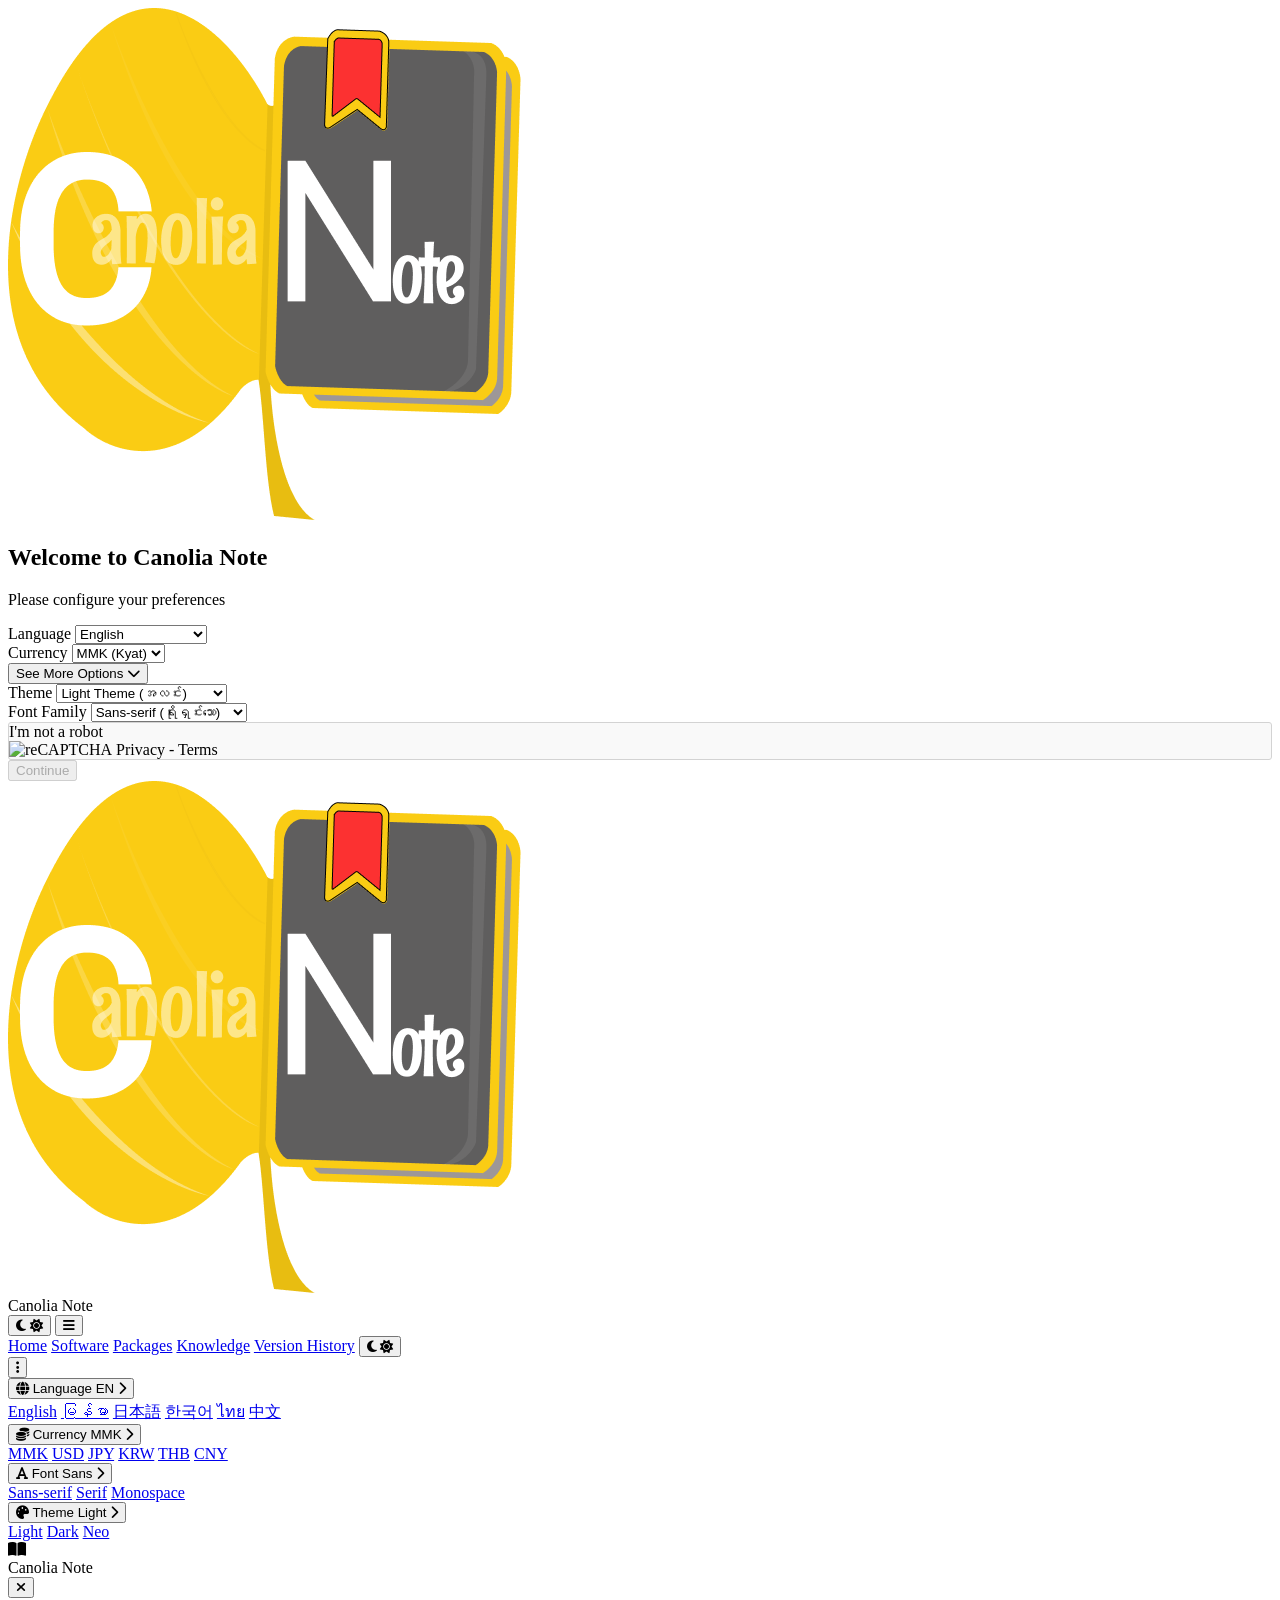
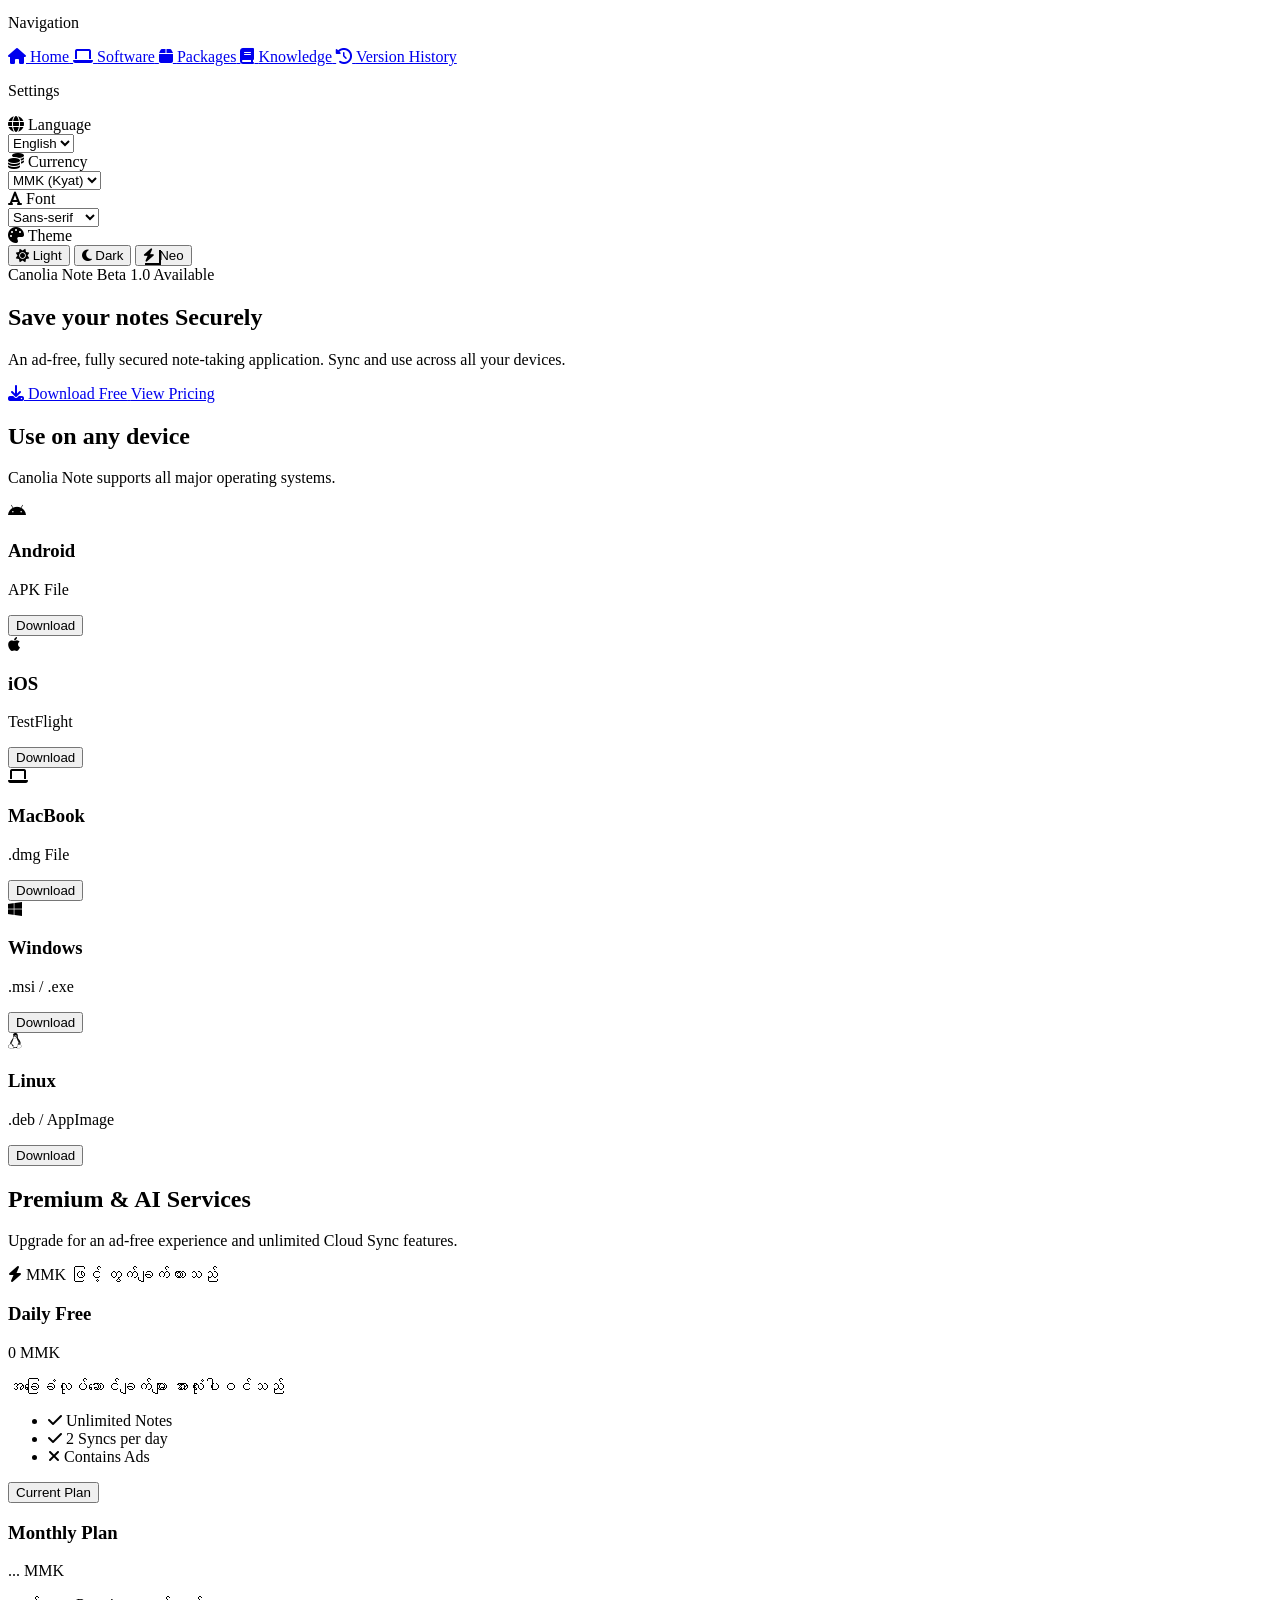
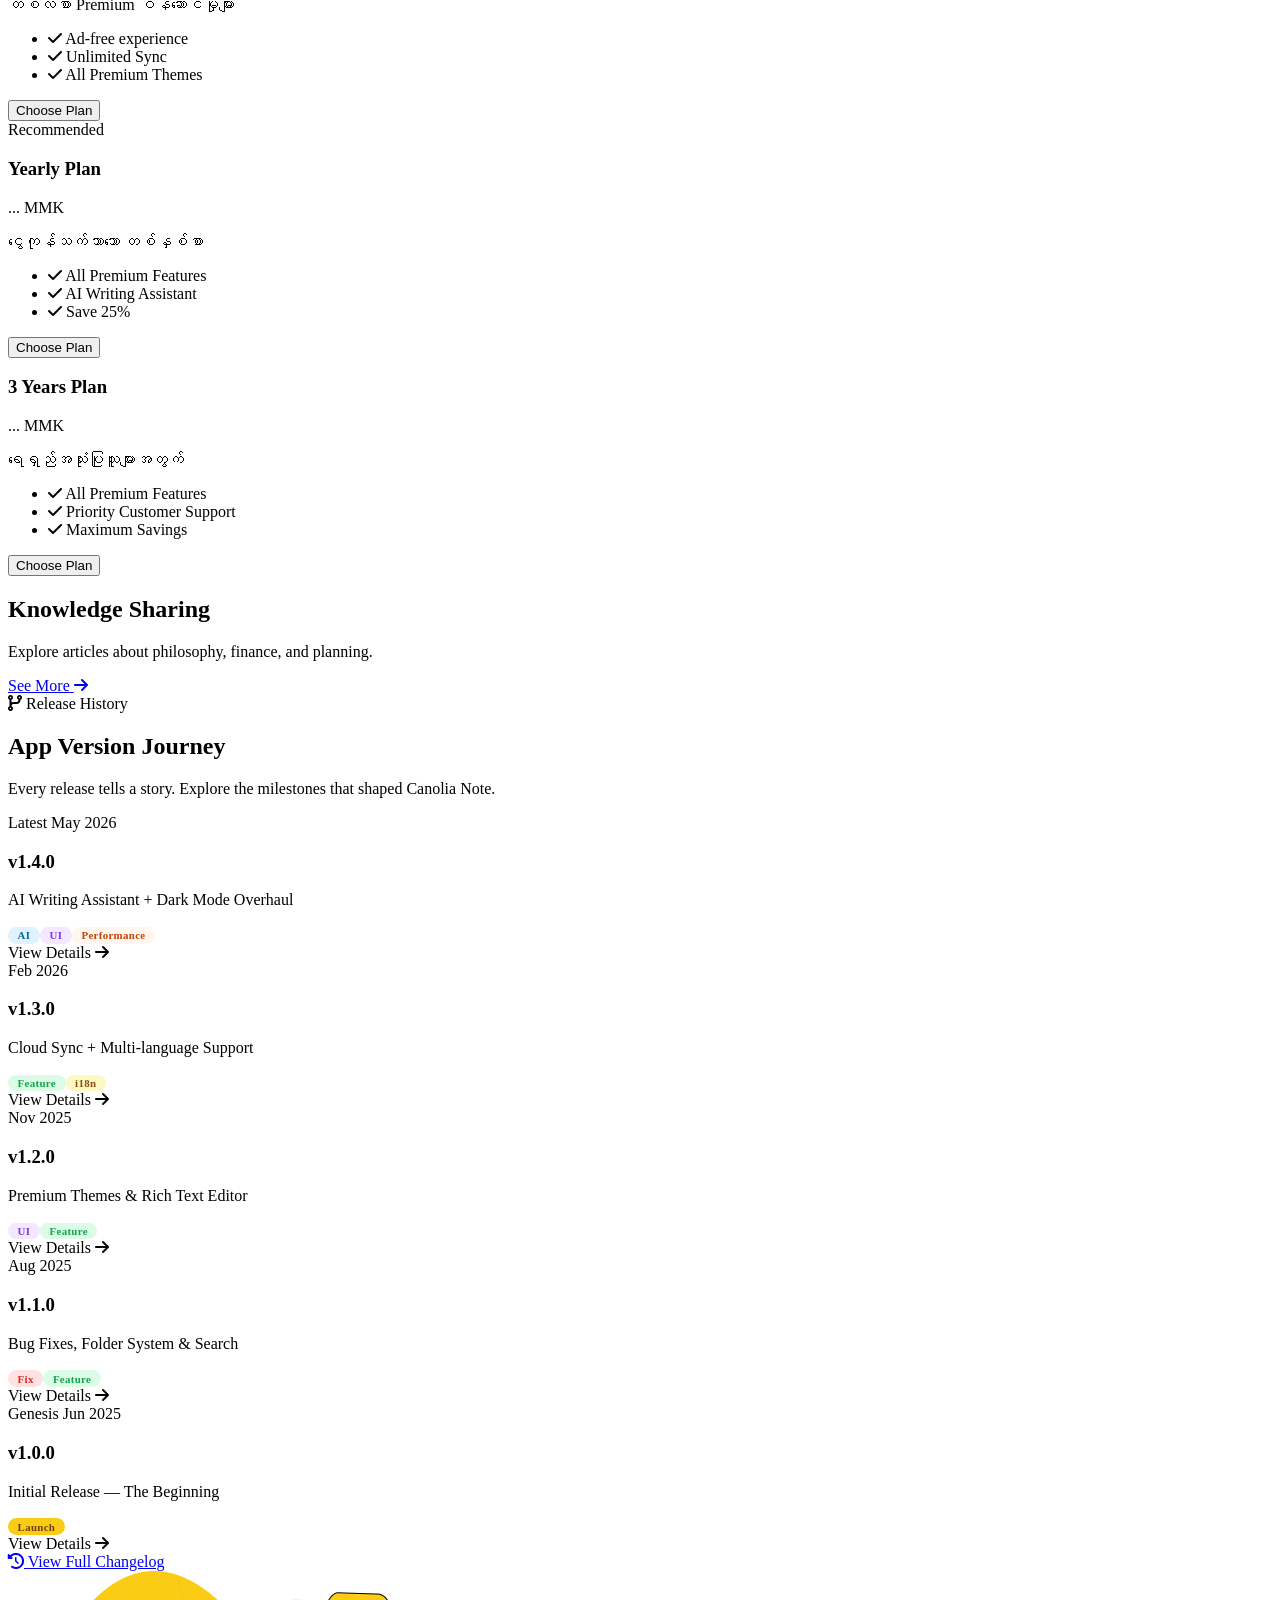
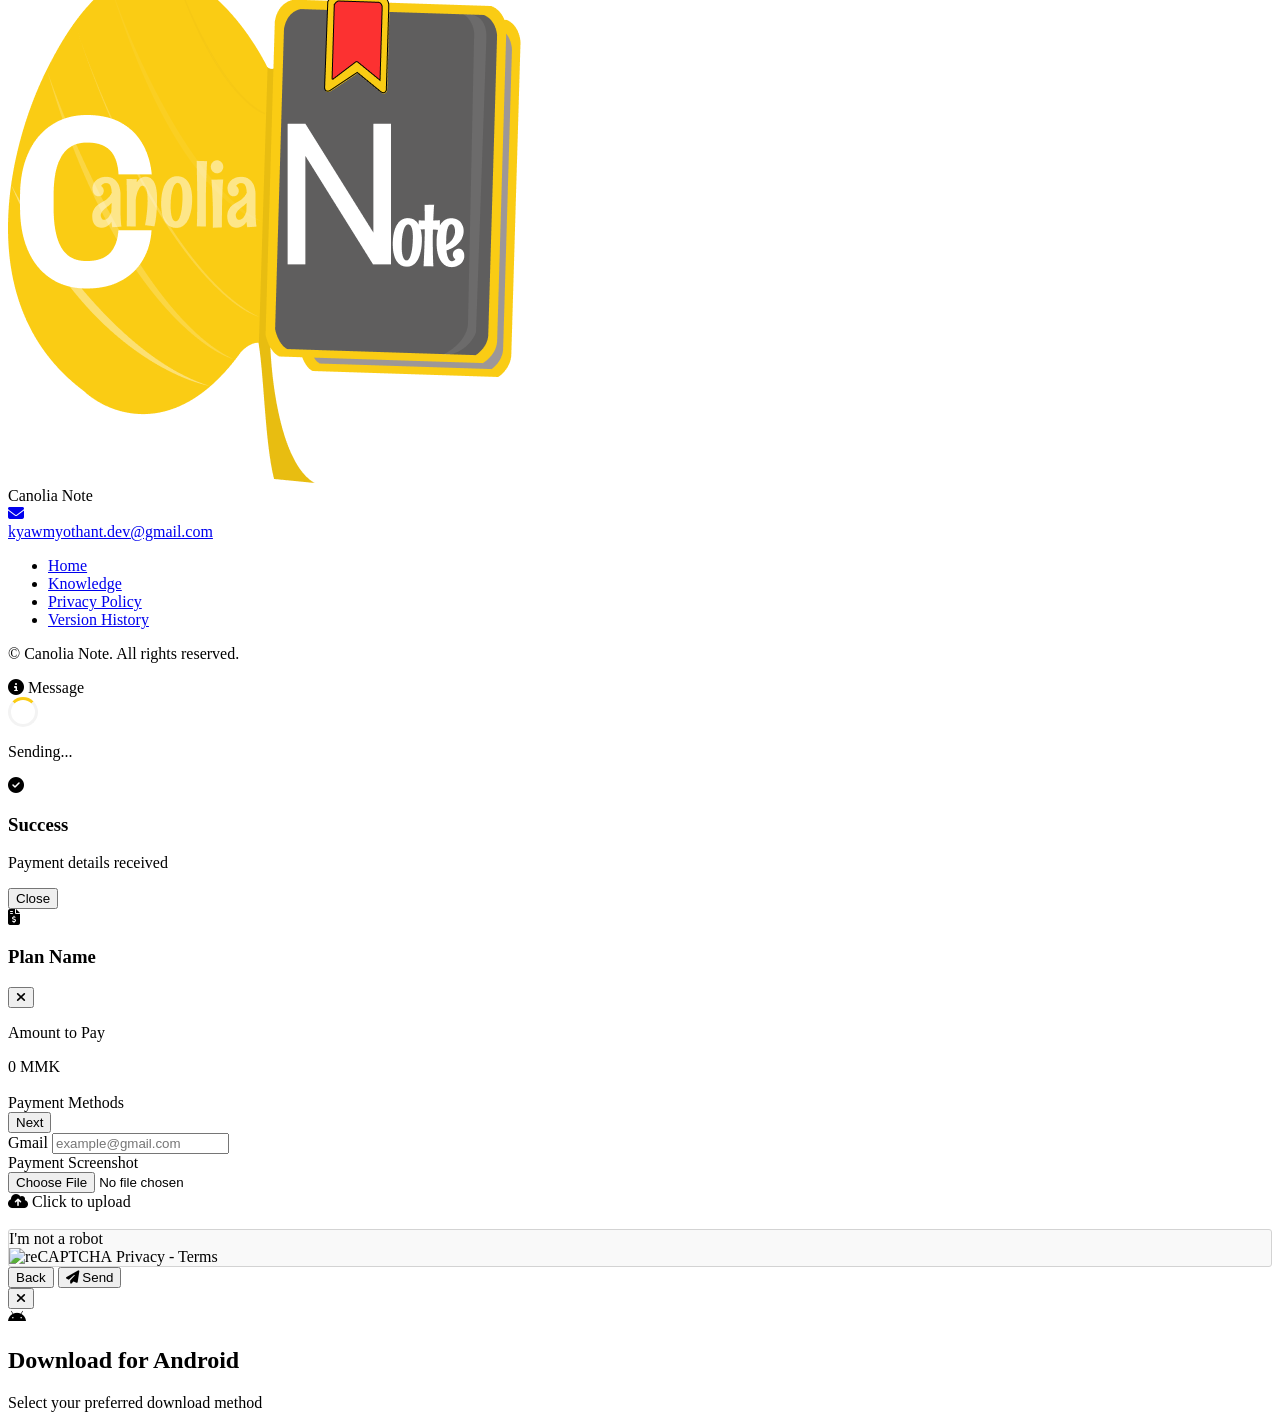
==== commit 838bbbea: "fix moving underline indicator" ====
--- a/index.html
+++ b/index.html
@@ -52,12 +52,12 @@
 </head>
 <body class="bg-gray-50 text-gray-900 transition-colors duration-300 antialiased font-sans">
 
-    <!-- ပထမဆုံးဝင်ဝင်ခြင်း ပေါ်လာမည့် Initial Setup Modal -->
+    <!-- Initial Setup Modal that appears on first entry -->
     <div id="welcomeModal" class="fixed inset-0 z-50 flex items-center justify-center bg-black/60 backdrop-blur-sm">
         <div class="bg-white dark:bg-gray-800 rounded-2xl shadow-2xl p-6 w-[90%] max-w-md transform transition-all">
             <div class="text-center mb-6">
-                <div class="w-16 h-16 bg-primary rounded-full flex items-center justify-center mx-auto mb-4 shadow-lg">
-                    <i class="fa-solid fa-book-open text-primaryDark text-2xl"></i>
+                <div class="w-16 h-16 rounded-full flex items-center justify-center mx-auto mb-4 shadow-lg">
+                    <img src="img/app_logo.png" alt="Logo" class="w-12 h-12 object-contain">
                 </div>
                 <h2 class="text-2xl font-bold dark:text-white" data-i18n="modal_welcome">Welcome to Canolia Note</h2>
                 <p class="text-gray-500 dark:text-gray-400 text-sm mt-2" data-i18n="modal_desc">Please configure your preferences</p>
@@ -167,7 +167,9 @@
                     </div>
 
                     <!-- Desktop Menu -->
-                    <div class="hidden md:flex items-center space-x-6">
+                    <div class="hidden md:flex items-center space-x-6 relative" id="desktopNavContainer">
+                        <!-- Moving underline indicator -->
+                        <div id="navIndicator" class="absolute h-0.5 bg-primary rounded-full" style="bottom: -4px; left: 0; width: 0;"></div>
                         <a href="#hero" class="text-gray-600 hover:text-primary dark:text-gray-300 dark:hover:text-primary font-medium" data-i18n="nav_home">Home</a>
                         <a href="#software" class="text-gray-600 hover:text-primary dark:text-gray-300 dark:hover:text-primary font-medium" data-i18n="nav_software">Software</a>
                         <a href="#packages" class="text-gray-600 hover:text-primary dark:text-gray-300 dark:hover:text-primary font-medium" data-i18n="nav_packages">Packages</a>
@@ -924,17 +926,46 @@
     </div>
 
     <!-- Scripts Section -->
-    <script type="module" src="js/script.js"></script>
-
     <!-- GSAP + ScrollTrigger for Version History -->
     <script src="https://cdnjs.cloudflare.com/ajax/libs/gsap/3.12.5/gsap.min.js"></script>
     <script src="https://cdnjs.cloudflare.com/ajax/libs/gsap/3.12.5/ScrollTrigger.min.js"></script>
+    <script src="https://cdnjs.cloudflare.com/ajax/libs/gsap/3.12.5/ScrollToPlugin.min.js"></script>
+    <script type="module" src="js/script.js"></script>
     <script>
     (function () {
-        gsap.registerPlugin(ScrollTrigger);
+        gsap.registerPlugin(ScrollTrigger, ScrollToPlugin);
+
+        // Smooth scroll to section on nav item click
+        document.querySelectorAll('a[href^="#"]').forEach(link => {
+            link.addEventListener('click', function(e) {
+                const target = this.getAttribute('href');
+                if (target === '#') return;
+                if (!document.querySelector(target)) return;
+                
+                e.preventDefault();
+                
+                gsap.to(window, {
+                    duration: 1.2,
+                    scrollTo: { y: target, offsetY: 70 },
+                    ease: 'power3.inOut'
+                });
+                
+                // If it's a mobile link, close the drawer
+                const mobileDrawer = document.getElementById('mobileDrawer');
+                const backdrop = document.getElementById('mobileMenuBackdrop');
+                if (mobileDrawer && !mobileDrawer.classList.contains('translate-x-full')) {
+                    mobileDrawer.classList.add('translate-x-full');
+                    if (backdrop) {
+                        backdrop.classList.add('hidden');
+                        backdrop.classList.remove('opacity-100');
+                    }
+                }
+            });
+        });
 
         // Wait for mainApp to be visible (after modal dismissed)
         function initVHAnimations() {
+
             if (!document.getElementById('vhTimeline')) return;
 
             // Animate the vertical line growing downward
@@ -986,6 +1017,41 @@
                 y: 30, opacity: 0, duration: 0.7, ease: 'power2.out',
                 scrollTrigger: { trigger: '#vhAllBtn', start: 'top 90%' }
             });
+
+            // Update active nav item on scroll
+            const sections = document.querySelectorAll('section[id]');
+            sections.forEach(section => {
+                ScrollTrigger.create({
+                    trigger: section,
+                    start: 'top 100px',
+                    end: 'bottom 100px',
+                    onEnter: () => setActive(section.getAttribute('id')),
+                    onEnterBack: () => setActive(section.getAttribute('id'))
+                });
+            });
+
+            function setActive(id) {
+                const navLinks = document.querySelectorAll('nav .hidden.md\\:flex a');
+                const indicator = document.getElementById('navIndicator');
+                
+                navLinks.forEach(a => {
+                    if (a.getAttribute('href') === '#' + id) {
+                        a.classList.add('active');
+                        
+                        // Move indicator
+                        if (indicator) {
+                            gsap.to(indicator, {
+                                left: a.offsetLeft,
+                                width: a.offsetWidth,
+                                duration: 0.5,
+                                ease: 'power2.out'
+                            });
+                        }
+                    } else {
+                        a.classList.remove('active');
+                    }
+                });
+            }
         }
 
         // If returning visitor (modal already hidden), init right away on DOMContentLoaded
--- a/css/style.css
+++ b/css/style.css
@@ -1,20 +1,34 @@
 /* အခြေခံ Style များ */
-body { transition: background-color 0.3s, color 0.3s; }
+body {
+    transition: background-color 0.3s, color 0.3s;
+}
 
 /* Hide scrollbar utility */
 .no-scrollbar::-webkit-scrollbar {
     display: none;
 }
+
 .no-scrollbar {
     -ms-overflow-style: none;
     scrollbar-width: none;
 }
 
 /* Mobile Drawer */
-#mobileMenuBackdrop { transition: opacity 0.3s ease; }
-#mobileMenuBackdrop.opacity-100 { opacity: 1; }
-#mobileDrawer { will-change: transform; }
-.mobile-theme-btn { cursor: pointer; }
+#mobileMenuBackdrop {
+    transition: opacity 0.3s ease;
+}
+
+#mobileMenuBackdrop.opacity-100 {
+    opacity: 1;
+}
+
+#mobileDrawer {
+    will-change: transform;
+}
+
+.mobile-theme-btn {
+    cursor: pointer;
+}
 
 /* =============================================
    DARK THEME — Beautiful Deep Dark Design
@@ -31,239 +45,302 @@
     background: rgba(13, 17, 23, 0.9) !important;
     border-bottom-color: rgba(250, 204, 21, 0.12) !important;
     backdrop-filter: blur(16px);
-    box-shadow: 0 1px 0 rgba(250, 204, 21, 0.08), 0 4px 24px rgba(0,0,0,0.4);
-}
+    box-shadow: 0 1px 0 rgba(250, 204, 21, 0.08), 0 4px 24px rgba(0, 0, 0, 0.4);
+}
+
 .dark #threeDotsBtn,
 .dark #navThemeToggle,
 .dark #mobileMenuBtn,
 .dark #navThemeToggleMobile {
-    background: rgba(255,255,255,0.06) !important;
+    background: rgba(255, 255, 255, 0.06) !important;
     color: #94a3b8 !important;
-    border: 1px solid rgba(255,255,255,0.08);
-}
+    border: 1px solid rgba(255, 255, 255, 0.08);
+}
+
 .dark #threeDotsBtn:hover,
 .dark #navThemeToggle:hover,
 .dark #mobileMenuBtn:hover,
 .dark #navThemeToggleMobile:hover {
-    background: rgba(250,204,21,0.12) !important;
+    background: rgba(250, 204, 21, 0.12) !important;
     color: #FACC15 !important;
 }
+
 .dark #threeDotsMenu {
     background: #161b27 !important;
-    border-color: rgba(255,255,255,0.08) !important;
-    box-shadow: 0 20px 40px rgba(0,0,0,0.6), 0 0 0 1px rgba(250,204,21,0.06) !important;
-}
+    border-color: rgba(255, 255, 255, 0.08) !important;
+    box-shadow: 0 20px 40px rgba(0, 0, 0, 0.6), 0 0 0 1px rgba(250, 204, 21, 0.06) !important;
+}
+
 .dark .group-toggle:hover {
-    background: rgba(250,204,21,0.07) !important;
+    background: rgba(250, 204, 21, 0.07) !important;
     color: #FACC15 !important;
 }
+
 .dark .submenu {
-    background: rgba(255,255,255,0.02) !important;
-    border-color: rgba(255,255,255,0.06) !important;
-}
+    background: rgba(255, 255, 255, 0.02) !important;
+    border-color: rgba(255, 255, 255, 0.06) !important;
+}
+
 .dark .lang-switch:hover,
 .dark .currency-switch:hover,
 .dark .font-switch:hover,
 .dark .theme-switch:hover {
-    background: rgba(250,204,21,0.1) !important;
+    background: rgba(250, 204, 21, 0.1) !important;
     color: #FACC15 !important;
 }
 
 /* Welcome Modal */
 .dark #welcomeModal {
-    background: rgba(0,0,0,0.75) !important;
-}
-.dark #welcomeModal > div {
+    background: rgba(0, 0, 0, 0.75) !important;
+}
+
+.dark #welcomeModal>div {
     background: linear-gradient(145deg, #161b27 0%, #1a2035 100%) !important;
-    border: 1px solid rgba(250,204,21,0.15) !important;
-    box-shadow: 0 25px 60px rgba(0,0,0,0.8), 0 0 0 1px rgba(250,204,21,0.08), inset 0 1px 0 rgba(255,255,255,0.05) !important;
-}
-.dark #welcomeModal h2 { color: #f1f5f9 !important; }
-.dark #welcomeModal p { color: #64748b !important; }
-.dark #welcomeModal label { color: #94a3b8 !important; }
+    border: 1px solid rgba(250, 204, 21, 0.15) !important;
+    box-shadow: 0 25px 60px rgba(0, 0, 0, 0.8), 0 0 0 1px rgba(250, 204, 21, 0.08), inset 0 1px 0 rgba(255, 255, 255, 0.05) !important;
+}
+
+.dark #welcomeModal h2 {
+    color: #f1f5f9 !important;
+}
+
+.dark #welcomeModal p {
+    color: #64748b !important;
+}
+
+.dark #welcomeModal label {
+    color: #94a3b8 !important;
+}
+
 .dark #welcomeModal select {
-    background: rgba(255,255,255,0.05) !important;
-    border-color: rgba(255,255,255,0.1) !important;
+    background: rgba(255, 255, 255, 0.05) !important;
+    border-color: rgba(255, 255, 255, 0.1) !important;
     color: #e2e8f0 !important;
-    box-shadow: inset 0 1px 3px rgba(0,0,0,0.3);
-}
+    box-shadow: inset 0 1px 3px rgba(0, 0, 0, 0.3);
+}
+
 .dark #welcomeModal select:focus {
     border-color: #FACC15 !important;
-    box-shadow: 0 0 0 3px rgba(250,204,21,0.15) !important;
-}
-.dark #optionalSettings { border-color: rgba(255,255,255,0.08) !important; }
+    box-shadow: 0 0 0 3px rgba(250, 204, 21, 0.15) !important;
+}
+
+.dark #optionalSettings {
+    border-color: rgba(255, 255, 255, 0.08) !important;
+}
+
 .dark #enterSiteBtn {
     background: linear-gradient(135deg, #FACC15, #f59e0b) !important;
     color: #1a1a00 !important;
-    box-shadow: 0 4px 20px rgba(250,204,21,0.3) !important;
+    box-shadow: 0 4px 20px rgba(250, 204, 21, 0.3) !important;
     border: none !important;
 }
+
 .dark #enterSiteBtn:hover:not(:disabled) {
-    box-shadow: 0 8px 28px rgba(250,204,21,0.45) !important;
+    box-shadow: 0 8px 28px rgba(250, 204, 21, 0.45) !important;
     transform: translateY(-1px);
 }
+
 .dark #enterSiteBtn:disabled {
-    background: rgba(255,255,255,0.08) !important;
+    background: rgba(255, 255, 255, 0.08) !important;
     color: #475569 !important;
     box-shadow: none !important;
 }
+
 .dark .mock-recaptcha {
-    background: rgba(255,255,255,0.04) !important;
-    border-color: rgba(255,255,255,0.1) !important;
-}
+    background: rgba(255, 255, 255, 0.04) !important;
+    border-color: rgba(255, 255, 255, 0.1) !important;
+}
+
 .dark #captchaCheck {
-    background: rgba(255,255,255,0.08) !important;
-    border-color: rgba(255,255,255,0.2) !important;
+    background: rgba(255, 255, 255, 0.08) !important;
+    border-color: rgba(255, 255, 255, 0.2) !important;
 }
 
 /* Hero Section */
-.dark #hero { background: transparent; }
+.dark #hero {
+    background: transparent;
+}
+
 .dark .hero-badge,
 .dark [class*="bg-yellow-100"] {
-    background: rgba(250,204,21,0.1) !important;
-    border-color: rgba(250,204,21,0.2) !important;
+    background: rgba(250, 204, 21, 0.1) !important;
+    border-color: rgba(250, 204, 21, 0.2) !important;
 }
 
 /* Pricing Cards */
 .dark .card {
     background: linear-gradient(145deg, #161b27 0%, #1a2035 100%) !important;
-    border: 1px solid rgba(255,255,255,0.08) !important;
-    box-shadow: 0 8px 32px rgba(0,0,0,0.5), inset 0 1px 0 rgba(255,255,255,0.05) !important;
+    border: 1px solid rgba(255, 255, 255, 0.08) !important;
+    box-shadow: 0 8px 32px rgba(0, 0, 0, 0.5), inset 0 1px 0 rgba(255, 255, 255, 0.05) !important;
     transition: transform 0.2s, box-shadow 0.2s;
 }
+
 .dark .card:hover {
-    border-color: rgba(250,204,21,0.25) !important;
-    box-shadow: 0 16px 48px rgba(0,0,0,0.6), 0 0 0 1px rgba(250,204,21,0.1), inset 0 1px 0 rgba(255,255,255,0.07) !important;
+    border-color: rgba(250, 204, 21, 0.25) !important;
+    box-shadow: 0 16px 48px rgba(0, 0, 0, 0.6), 0 0 0 1px rgba(250, 204, 21, 0.1), inset 0 1px 0 rgba(255, 255, 255, 0.07) !important;
     transform: translateY(-2px);
 }
 
 /* Payment Modal */
-.dark #paymentModal > div {
-    background: rgba(0,0,0,0.75) !important;
-}
-.dark #paymentModal > div > div {
+.dark #paymentModal>div {
+    background: rgba(0, 0, 0, 0.75) !important;
+}
+
+.dark #paymentModal>div>div {
     background: linear-gradient(145deg, #161b27 0%, #1a2035 100%) !important;
-    border: 1px solid rgba(250,204,21,0.15) !important;
-    box-shadow: 0 30px 70px rgba(0,0,0,0.85), 0 0 0 1px rgba(250,204,21,0.06), inset 0 1px 0 rgba(255,255,255,0.05) !important;
-}
-.dark #paymentModal > div > div > div:first-child {
+    border: 1px solid rgba(250, 204, 21, 0.15) !important;
+    box-shadow: 0 30px 70px rgba(0, 0, 0, 0.85), 0 0 0 1px rgba(250, 204, 21, 0.06), inset 0 1px 0 rgba(255, 255, 255, 0.05) !important;
+}
+
+.dark #paymentModal>div>div>div:first-child {
     background: linear-gradient(135deg, #1e2640 0%, #1a2035 100%) !important;
-    border-bottom: 1px solid rgba(250,204,21,0.12) !important;
-}
-.dark #paymentPlanTitle { color: #f1f5f9 !important; }
+    border-bottom: 1px solid rgba(250, 204, 21, 0.12) !important;
+}
+
+.dark #paymentPlanTitle {
+    color: #f1f5f9 !important;
+}
+
 .dark #closePaymentModal {
-    background: rgba(255,255,255,0.06) !important;
+    background: rgba(255, 255, 255, 0.06) !important;
     color: #94a3b8 !important;
-    border: 1px solid rgba(255,255,255,0.08) !important;
-}
+    border: 1px solid rgba(255, 255, 255, 0.08) !important;
+}
+
 .dark #closePaymentModal:hover {
-    background: rgba(250,204,21,0.12) !important;
+    background: rgba(250, 204, 21, 0.12) !important;
     color: #FACC15 !important;
 }
+
 .dark #paymentModal .bg-primary\/10 {
-    background: linear-gradient(135deg, rgba(250,204,21,0.08), rgba(250,204,21,0.04)) !important;
-    border: 1px solid rgba(250,204,21,0.18) !important;
-}
-.dark #paymentPlanAmount { color: #FACC15 !important; }
-.dark #paymentAccountDisplay { color: #94a3b8 !important; }
+    background: linear-gradient(135deg, rgba(250, 204, 21, 0.08), rgba(250, 204, 21, 0.04)) !important;
+    border: 1px solid rgba(250, 204, 21, 0.18) !important;
+}
+
+.dark #paymentPlanAmount {
+    color: #FACC15 !important;
+}
+
+.dark #paymentAccountDisplay {
+    color: #94a3b8 !important;
+}
+
 .dark .payment-method-btn {
-    background: rgba(255,255,255,0.04) !important;
-    border-color: rgba(255,255,255,0.1) !important;
+    background: rgba(255, 255, 255, 0.04) !important;
+    border-color: rgba(255, 255, 255, 0.1) !important;
     color: #e2e8f0 !important;
 }
+
 .dark .payment-method-btn:hover {
-    background: rgba(250,204,21,0.08) !important;
-    border-color: rgba(250,204,21,0.3) !important;
-}
+    background: rgba(250, 204, 21, 0.08) !important;
+    border-color: rgba(250, 204, 21, 0.3) !important;
+}
+
 .dark .payment-method-btn.selected {
-    background: rgba(250,204,21,0.12) !important;
+    background: rgba(250, 204, 21, 0.12) !important;
     border-color: #FACC15 !important;
-    box-shadow: 0 0 0 1px rgba(250,204,21,0.3), 0 4px 12px rgba(250,204,21,0.1) !important;
-}
+    box-shadow: 0 0 0 1px rgba(250, 204, 21, 0.3), 0 4px 12px rgba(250, 204, 21, 0.1) !important;
+}
+
 .dark #paymentQrImg {
-    border-color: rgba(255,255,255,0.12) !important;
+    border-color: rgba(255, 255, 255, 0.12) !important;
     border-radius: 0.75rem !important;
-    box-shadow: 0 4px 16px rgba(0,0,0,0.5);
-}
+    box-shadow: 0 4px 16px rgba(0, 0, 0, 0.5);
+}
+
 .dark #paymentModal input[type="email"] {
-    background: rgba(255,255,255,0.05) !important;
-    border-color: rgba(255,255,255,0.1) !important;
+    background: rgba(255, 255, 255, 0.05) !important;
+    border-color: rgba(255, 255, 255, 0.1) !important;
     color: #e2e8f0 !important;
 }
+
 .dark #paymentModal input[type="email"]:focus {
     border-color: #FACC15 !important;
-    box-shadow: 0 0 0 3px rgba(250,204,21,0.15) !important;
-}
+    box-shadow: 0 0 0 3px rgba(250, 204, 21, 0.15) !important;
+}
+
 .dark #paymentModal .border-dashed {
-    border-color: rgba(255,255,255,0.15) !important;
-    background: rgba(255,255,255,0.03) !important;
-}
+    border-color: rgba(255, 255, 255, 0.15) !important;
+    background: rgba(255, 255, 255, 0.03) !important;
+}
+
 .dark #paymentModal .mock-recaptcha {
-    background: rgba(255,255,255,0.04) !important;
-    border-color: rgba(255,255,255,0.1) !important;
-}
+    background: rgba(255, 255, 255, 0.04) !important;
+    border-color: rgba(255, 255, 255, 0.1) !important;
+}
+
 .dark #sendPaymentBtn,
 .dark #paymentNextBtn {
     background: linear-gradient(135deg, #FACC15, #f59e0b) !important;
     color: #1a1a00 !important;
     border: none !important;
-    box-shadow: 0 4px 20px rgba(250,204,21,0.3) !important;
-}
+    box-shadow: 0 4px 20px rgba(250, 204, 21, 0.3) !important;
+}
+
 .dark #sendPaymentBtn:hover:not(:disabled),
 .dark #paymentNextBtn:hover {
-    box-shadow: 0 8px 28px rgba(250,204,21,0.45) !important;
+    box-shadow: 0 8px 28px rgba(250, 204, 21, 0.45) !important;
     transform: translateY(-1px);
 }
+
 .dark #sendPaymentBtn:disabled {
-    background: rgba(255,255,255,0.08) !important;
+    background: rgba(255, 255, 255, 0.08) !important;
     color: #475569 !important;
     box-shadow: none !important;
 }
+
 .dark #paymentBackBtn {
-    background: rgba(255,255,255,0.06) !important;
+    background: rgba(255, 255, 255, 0.06) !important;
     color: #94a3b8 !important;
-    border: 1px solid rgba(255,255,255,0.1) !important;
-}
+    border: 1px solid rgba(255, 255, 255, 0.1) !important;
+}
+
 .dark #paymentBackBtn:hover {
-    background: rgba(255,255,255,0.1) !important;
+    background: rgba(255, 255, 255, 0.1) !important;
     color: #e2e8f0 !important;
 }
 
 /* Mobile Drawer */
 .dark #mobileDrawer {
     background: linear-gradient(180deg, #0f1422 0%, #111827 100%) !important;
-    border-left: 1px solid rgba(250,204,21,0.1);
-    box-shadow: -20px 0 60px rgba(0,0,0,0.7);
-}
+    border-left: 1px solid rgba(250, 204, 21, 0.1);
+    box-shadow: -20px 0 60px rgba(0, 0, 0, 0.7);
+}
+
 .dark #mobileDrawer .bg-gray-50 {
-    background: rgba(255,255,255,0.04) !important;
-}
+    background: rgba(255, 255, 255, 0.04) !important;
+}
+
 .dark #mobileDrawer select {
-    background: rgba(255,255,255,0.05) !important;
-    border-color: rgba(255,255,255,0.1) !important;
+    background: rgba(255, 255, 255, 0.05) !important;
+    border-color: rgba(255, 255, 255, 0.1) !important;
     color: #e2e8f0 !important;
 }
+
 .dark .mobile-theme-btn {
-    border-color: rgba(255,255,255,0.1) !important;
+    border-color: rgba(255, 255, 255, 0.1) !important;
     color: #94a3b8 !important;
 }
+
 .dark .mobile-theme-btn:hover {
-    border-color: rgba(250,204,21,0.4) !important;
-    background: rgba(250,204,21,0.07) !important;
-}
+    border-color: rgba(250, 204, 21, 0.4) !important;
+    background: rgba(250, 204, 21, 0.07) !important;
+}
+
 .dark .mobile-theme-btn.border-primary {
     border-color: #FACC15 !important;
-    background: rgba(250,204,21,0.1) !important;
-}
+    background: rgba(250, 204, 21, 0.1) !important;
+}
+
 .dark .mobile-nav-link:hover {
-    background: rgba(250,204,21,0.08) !important;
+    background: rgba(250, 204, 21, 0.08) !important;
     color: #FACC15 !important;
 }
 
 /* Footer */
 .dark footer {
     background: #0a0d14 !important;
-    border-top: 1px solid rgba(255,255,255,0.06) !important;
+    border-top: 1px solid rgba(255, 255, 255, 0.06) !important;
 }
 
 /* Neo-brutalism Theme အတွက် Custom Style */
@@ -271,12 +348,14 @@
     background-color: #A5F3FC !important;
     color: #000 !important;
 }
+
 .theme-neo .card {
     border: 3px solid #000;
     box-shadow: 6px 6px 0px #000;
     border-radius: 0;
     background-color: #fff;
 }
+
 .theme-neo .btn-primary {
     background-color: #FACC15;
     border: 2px solid #000;
@@ -286,17 +365,19 @@
 }
 
 /* Neo: Welcome Modal */
-.theme-neo #welcomeModal > div {
+.theme-neo #welcomeModal>div {
     background-color: #fff !important;
     border: 3px solid #000 !important;
     border-radius: 0 !important;
     box-shadow: 8px 8px 0px #000 !important;
 }
-.theme-neo #welcomeModal > div .w-16 {
+
+.theme-neo #welcomeModal>div .w-16 {
     border-radius: 0 !important;
     border: 2px solid #000;
     box-shadow: 3px 3px 0 #000;
 }
+
 .theme-neo #welcomeModal select,
 .theme-neo #welcomeModal input {
     border: 2px solid #000 !important;
@@ -305,14 +386,17 @@
     background-color: #fff !important;
     color: #000 !important;
 }
+
 .theme-neo #welcomeModal select:focus,
 .theme-neo #welcomeModal input:focus {
     outline: none !important;
     box-shadow: 4px 4px 0 #FACC15 !important;
 }
+
 .theme-neo #optionalSettings {
     border-top: 2px solid #000 !important;
 }
+
 .theme-neo #enterSiteBtn {
     border-radius: 0 !important;
     border: 2px solid #000 !important;
@@ -321,15 +405,18 @@
     color: #000 !important;
     transition: transform 0.1s, box-shadow 0.1s !important;
 }
+
 .theme-neo #enterSiteBtn:hover:not(:disabled) {
     transform: translate(2px, 2px);
     box-shadow: 2px 2px 0px #000 !important;
 }
+
 .theme-neo #enterSiteBtn:disabled {
     background-color: #e5e5e5 !important;
     box-shadow: 4px 4px 0 #999 !important;
     border-color: #999 !important;
 }
+
 .theme-neo .mock-recaptcha {
     border: 2px solid #000 !important;
     border-radius: 0 !important;
@@ -337,34 +424,39 @@
 }
 
 /* Neo: Payment Modal */
-.theme-neo #paymentModal > div > div {
+.theme-neo #paymentModal>div>div {
     background-color: #fff !important;
     border: 3px solid #000 !important;
     border-radius: 0 !important;
     box-shadow: 8px 8px 0px #000 !important;
 }
+
 .theme-neo #paymentModal .bg-primary\/10 {
     background-color: #fef9c3 !important;
     border: 2px solid #000 !important;
     border-radius: 0 !important;
     box-shadow: 4px 4px 0 #000;
 }
+
 .theme-neo .payment-method-btn {
     border: 2px solid #000 !important;
     border-radius: 0 !important;
     box-shadow: 3px 3px 0 #000;
     transition: transform 0.1s, box-shadow 0.1s !important;
 }
+
 .theme-neo .payment-method-btn:hover {
     transform: translate(2px, 2px);
     box-shadow: 1px 1px 0 #000 !important;
     background-color: #f0fafa !important;
 }
+
 .theme-neo .payment-method-btn.selected {
     border-color: #000 !important;
     background-color: #FACC15 !important;
     box-shadow: 3px 3px 0 #000 !important;
 }
+
 .theme-neo #paymentModal input[type="email"] {
     border: 2px solid #000 !important;
     border-radius: 0 !important;
@@ -372,14 +464,17 @@
     background-color: #fff !important;
     color: #000 !important;
 }
+
 .theme-neo #paymentModal input[type="email"]:focus {
     outline: none !important;
     box-shadow: 4px 4px 0 #FACC15 !important;
 }
+
 .theme-neo #paymentModal .border-dashed {
     border: 2px dashed #000 !important;
     border-radius: 0 !important;
 }
+
 .theme-neo #sendPaymentBtn,
 .theme-neo #paymentNextBtn {
     border-radius: 0 !important;
@@ -389,16 +484,19 @@
     color: #000 !important;
     transition: transform 0.1s, box-shadow 0.1s !important;
 }
+
 .theme-neo #sendPaymentBtn:hover:not(:disabled),
 .theme-neo #paymentNextBtn:hover {
     transform: translate(2px, 2px);
     box-shadow: 2px 2px 0px #000 !important;
 }
+
 .theme-neo #sendPaymentBtn:disabled {
     background-color: #e5e5e5 !important;
     box-shadow: 4px 4px 0 #999 !important;
     border-color: #999 !important;
 }
+
 .theme-neo #paymentBackBtn {
     border-radius: 0 !important;
     border: 2px solid #000 !important;
@@ -407,30 +505,36 @@
     color: #000 !important;
     transition: transform 0.1s, box-shadow 0.1s !important;
 }
+
 .theme-neo #paymentBackBtn:hover {
     transform: translate(2px, 2px);
     box-shadow: 2px 2px 0px #000 !important;
     background-color: #f0f0f0 !important;
 }
+
 .theme-neo #paymentQrImg {
     border: 2px solid #000 !important;
     border-radius: 0 !important;
     box-shadow: 3px 3px 0 #000;
 }
+
 .theme-neo #paymentModal .mock-recaptcha {
     border: 2px solid #000 !important;
     border-radius: 0 !important;
     background-color: #f0fafa !important;
 }
-.theme-neo #paymentModal > div > div > div:first-child {
+
+.theme-neo #paymentModal>div>div>div:first-child {
     border-bottom: 3px solid #000 !important;
     background-color: #FACC15 !important;
     border-radius: 0 !important;
 }
+
 .theme-neo #paymentPlanTitle,
 .theme-neo #closePaymentModal {
     color: #000 !important;
 }
+
 .theme-neo #closePaymentModal {
     border: 2px solid #000;
     border-radius: 0 !important;
@@ -446,7 +550,16 @@
     height: 24px;
     animation: spin 1s linear infinite;
 }
-@keyframes spin { 0% { transform: rotate(0deg); } 100% { transform: rotate(360deg); } }
+
+@keyframes spin {
+    0% {
+        transform: rotate(0deg);
+    }
+
+    100% {
+        transform: rotate(360deg);
+    }
+}
 
 /* reCAPTCHA Mock Style */
 .mock-recaptcha {
@@ -464,7 +577,13 @@
 /* ══════════════════════════════════════════════
    VERSION HISTORY TIMELINE — Tags
 ══════════════════════════════════════════════ */
-.tag-ai, .tag-ui, .tag-feat, .tag-fix, .tag-perf, .tag-i18n, .tag-launch {
+.tag-ai,
+.tag-ui,
+.tag-feat,
+.tag-fix,
+.tag-perf,
+.tag-i18n,
+.tag-launch {
     display: inline-block;
     font-size: 0.68rem;
     font-weight: 700;
@@ -472,48 +591,122 @@
     border-radius: 9999px;
     letter-spacing: 0.03em;
 }
-.tag-ai    { background: #e0f2fe; color: #0369a1; }
-.tag-ui    { background: #f3e8ff; color: #7c3aed; }
-.tag-feat  { background: #dcfce7; color: #16a34a; }
-.tag-fix   { background: #fee2e2; color: #dc2626; }
-.tag-perf  { background: #fff7ed; color: #c2410c; }
-.tag-i18n  { background: #fef9c3; color: #854d0e; }
-.tag-launch{ background: #FACC15; color: #713F12; }
+
+.tag-ai {
+    background: #e0f2fe;
+    color: #0369a1;
+}
+
+.tag-ui {
+    background: #f3e8ff;
+    color: #7c3aed;
+}
+
+.tag-feat {
+    background: #dcfce7;
+    color: #16a34a;
+}
+
+.tag-fix {
+    background: #fee2e2;
+    color: #dc2626;
+}
+
+.tag-perf {
+    background: #fff7ed;
+    color: #c2410c;
+}
+
+.tag-i18n {
+    background: #fef9c3;
+    color: #854d0e;
+}
+
+.tag-launch {
+    background: #FACC15;
+    color: #713F12;
+}
 
 /* Dark mode tag overrides */
-.dark .tag-ai    { background: rgba(14,165,233,0.15); color: #38bdf8; }
-.dark .tag-ui    { background: rgba(167,139,250,0.15); color: #c4b5fd; }
-.dark .tag-feat  { background: rgba(34,197,94,0.15);  color: #86efac; }
-.dark .tag-fix   { background: rgba(239,68,68,0.15);  color: #fca5a5; }
-.dark .tag-perf  { background: rgba(249,115,22,0.15); color: #fdba74; }
-.dark .tag-i18n  { background: rgba(234,179,8,0.15);  color: #fde047; }
-.dark .tag-launch{ background: rgba(250,204,21,0.2);  color: #fde68a; }
+.dark .tag-ai {
+    background: rgba(14, 165, 233, 0.15);
+    color: #38bdf8;
+}
+
+.dark .tag-ui {
+    background: rgba(167, 139, 250, 0.15);
+    color: #c4b5fd;
+}
+
+.dark .tag-feat {
+    background: rgba(34, 197, 94, 0.15);
+    color: #86efac;
+}
+
+.dark .tag-fix {
+    background: rgba(239, 68, 68, 0.15);
+    color: #fca5a5;
+}
+
+.dark .tag-perf {
+    background: rgba(249, 115, 22, 0.15);
+    color: #fdba74;
+}
+
+.dark .tag-i18n {
+    background: rgba(234, 179, 8, 0.15);
+    color: #fde047;
+}
+
+.dark .tag-launch {
+    background: rgba(250, 204, 21, 0.2);
+    color: #fde68a;
+}
 
 /* Version history card hover glow */
-.vh-card { transition: box-shadow 0.3s, transform 0.25s; }
-.vh-card:hover { transform: translateY(-3px); }
+.vh-card {
+    transition: box-shadow 0.3s, transform 0.25s;
+}
+
+.vh-card:hover {
+    transform: translateY(-3px);
+}
 
 /* Neo theme: version history */
-.theme-neo #version-history { background: #A5F3FC !important; }
+.theme-neo #version-history {
+    background: #A5F3FC !important;
+}
+
 .theme-neo .vh-card {
     border: 2px solid #000 !important;
     border-radius: 0 !important;
     box-shadow: 5px 5px 0 #000 !important;
     background: #fff !important;
 }
+
 .theme-neo .vh-card:hover {
     transform: translate(-3px, -3px);
     box-shadow: 8px 8px 0 #000 !important;
 }
-.theme-neo #vhLine { background: #000 !important; }
-.theme-neo .vh-dot { border-color: #000 !important; background: #FACC15 !important; box-shadow: 2px 2px 0 #000 !important; }
+
+.theme-neo #vhLine {
+    background: #000 !important;
+}
+
+.theme-neo .vh-dot {
+    border-color: #000 !important;
+    background: #FACC15 !important;
+    box-shadow: 2px 2px 0 #000 !important;
+}
+
 .theme-neo #vhAllBtn {
     border: 2px solid #000 !important;
     border-radius: 0 !important;
     box-shadow: 4px 4px 0 #000 !important;
     transition: transform 0.1s, box-shadow 0.1s !important;
 }
+
 .theme-neo #vhAllBtn:hover {
     transform: translate(2px, 2px) !important;
     box-shadow: 2px 2px 0 #000 !important;
-}
+}
